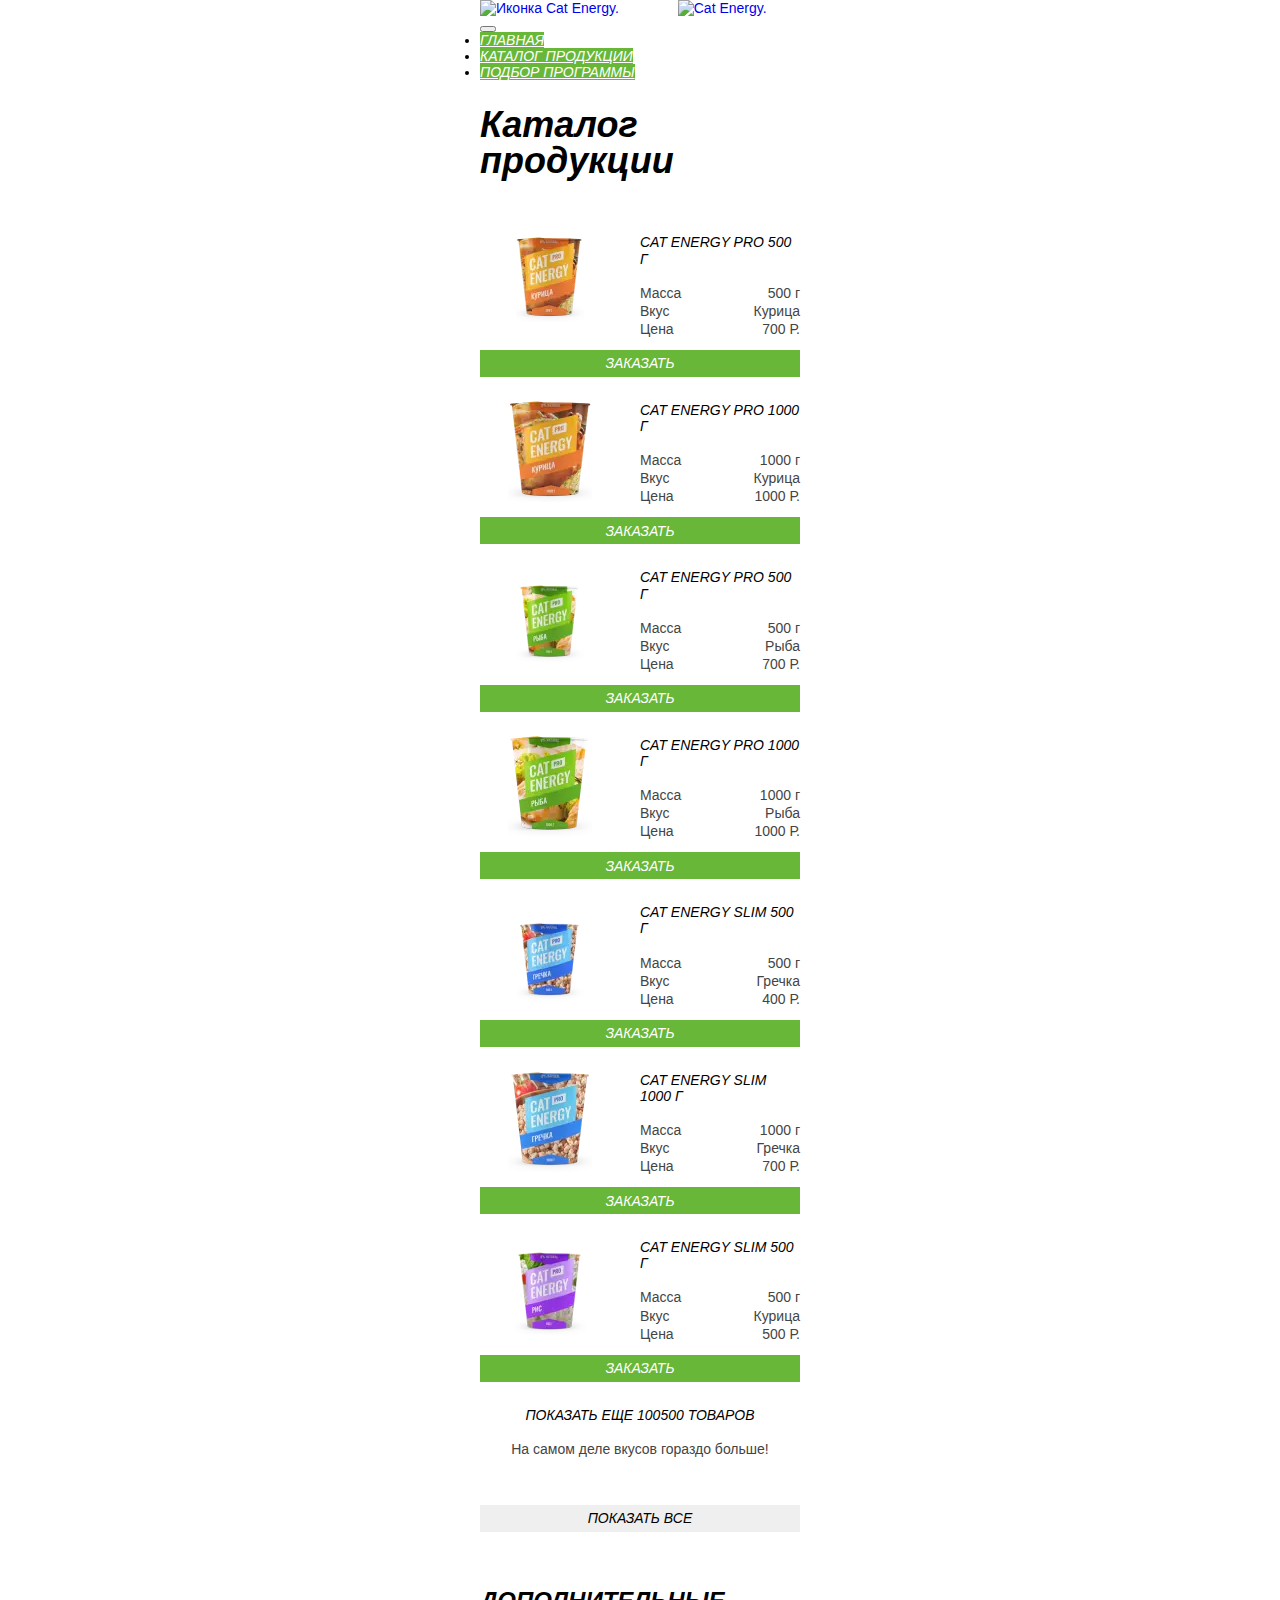
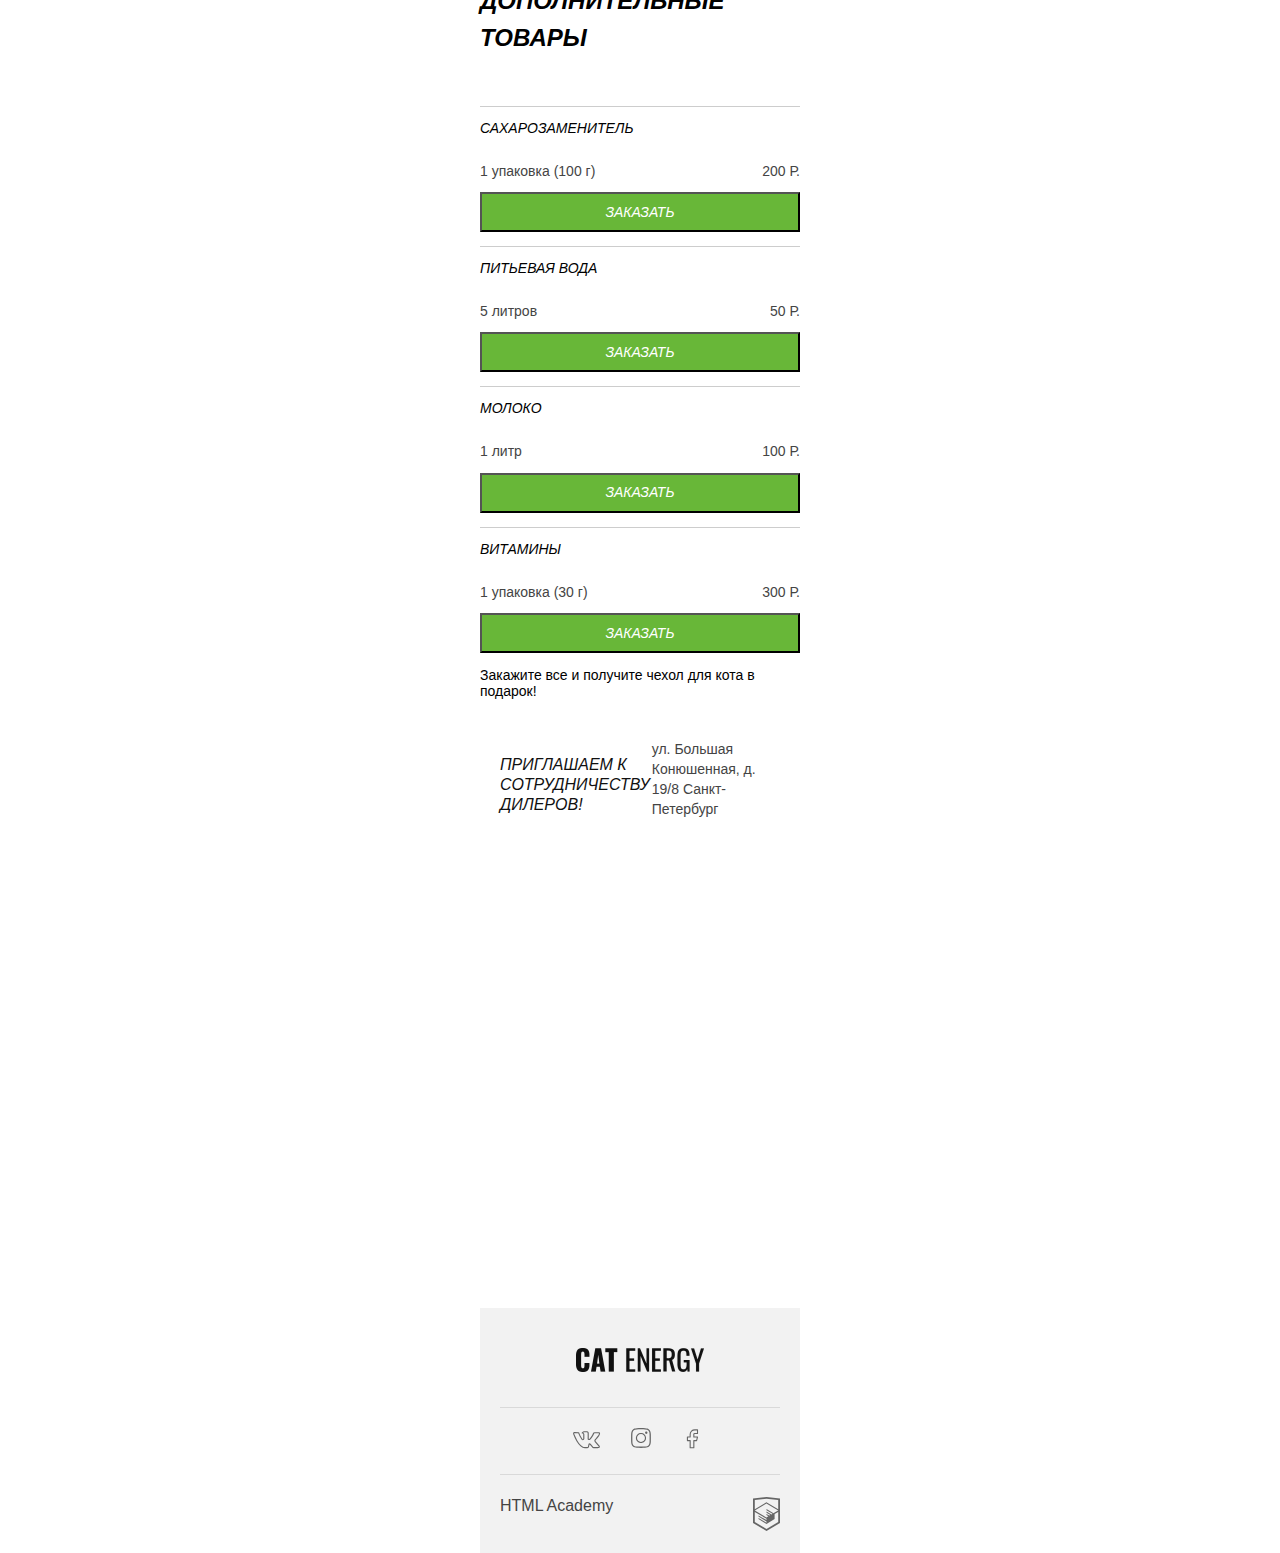
==== source/catalog.html @ 0f17991b "сформировал каталог" ====
<!DOCTYPE html>
<html lang="ru">

<head>
   <meta charset="UTF-8">
   <meta http-equiv="X-UA-Compatible" content="IE=edge">
   <meta name="viewport" content="width=device-width, initial-scale=1.0">
   <link rel="stylesheet" href="css/style.css">
   <title>Cat Energy Catalog</title>
</head>

<body>
   <header class="page__header header">
      <div class="header__wrap">
         <div class="header__logo logo">
            <a class="logo__link" href="#">
               <img class="logo__img" src="/catenergy/img/icon/header__logo-mobile.svg" alt="Иконка Cat Energy."
                  width="33" height="38">
               <img class="logo__img" src="/catenergy/img/icon/header__logo--mobile-text.svg" alt="Cat Energy."
                  width="101" height="18">
            </a>
         </div>
         <div class="header__nav nav">
            <button class="nav__toogle"><span class="visually-hidden">показать/скрыть меню</span></button>
            <ul class="nav__list">
               <li class="nav__item">
                  <a class="nav__link headline headline--white " href="/source/index.html">Главная</a>
               </li>
               <li class="nav__item">
                  <a class="nav__link headline headline--white nav__link--current" href="#">Каталог продукции</a>
               </li>
               <li class="nav__item">
                  <a class="nav__link headline headline--white" href="/source/form.html">Подбор программы</a>
               </li>
            </ul>
         </div>
      </div>
   </header>

   <main class="page__main main">
      <div class="main__wrap">

         <section class="main__catalog catalog">
            <h1 class="catalog__title title">Каталог продукции</h1>

            <ul class="catalog__cards cards">
               <li class="catalog__card card">
                  <p class="card__title headline">Cat Energy PRO 500 г</p>
                  <img class="card__img" src="/img/chicken500.webp" width="140" height="112"
                     alt="Изображение Cat Energy PRO 500 г. со вкусом курицы.">
                  <dl class="card__characters">
                     <dt class="card__components card--mass text">Масса</dt>
                     <dd class="card__description card--mass text">500 г</dd>

                     <dt class="card__components card--taste text">Вкус</dt>
                     <dd class="card__description card--taste text">Курица</dd>

                     <dt class="card__components card--price text">Цена</dt>
                     <dd class="card__description card--price text">700 Р.</dd>
                  </dl>

                  <button class="card__button headline headline--white">Заказать</button>
               </li>

               <li class="catalog__card card">
                  <p class="card__title headline">Cat Energy PRO 1000 г</p>
                  <img class="card__img" src="/img/chicken1000.webp" width="140" height="112"
                     alt="Изображение Cat Energy PRO 1000 г. со вкусом курицы.">
                  <dl class="card__characters">
                     <dt class="card__components card--mass text">Масса</dt>
                     <dd class="card__description card--mass text">1000 г</dd>

                     <dt class="card__components card--taste text">Вкус</dt>
                     <dd class="card__description card--taste text">Курица</dd>

                     <dt class="card__components text">Цена</dt>
                     <dd class="card__description text">1000 Р.</dd>
                  </dl>
                  <button class="card__button headline headline--white">Заказать</button>
               </li>


               <li class="catalog__card card">
                  <p class="card__title headline">Cat Energy PRO 500 г</p>
                  <img class="card__img" src="/img/fish500.webp" width="140" height="112"
                     alt="Изображение Cat Energy PRO 500 г. со вкусом рыбы.">
                  <dl class="card__characters">
                     <dt class="card__components card--mass text">Масса</dt>
                     <dd class="card__description card--mass text">500 г</dd>

                     <dt class="card__components card--taste text">Вкус</dt>
                     <dd class="card__description card--taste text">Рыба</dd>

                     <dt class="card__components text">Цена</dt>
                     <dd class="card__description text">700 Р.</dd>
                  </dl>
                  <button class="card__button headline headline--white">Заказать</button>
               </li>


               <li class="catalog__card card">
                  <p class="card__title headline">Cat Energy PRO 1000 г</p>
                  <img class="card__img" src="/img/fish1000.webp" width="140" height="112"
                     alt="Изображение Cat Energy PRO 1000 г. со вкусом рыбы.">
                  <dl class="card__characters">
                     <dt class="card__components card--mass text">Масса</dt>
                     <dd class="card__description card--mass text">1000 г</dd>

                     <dt class="card__components card--taste text">Вкус</dt>
                     <dd class="card__description card--taste text">Рыба</dd>

                     <dt class="card__components text">Цена</dt>
                     <dd class="card__description text">1000 Р.</dd>
                  </dl>
                  <button class="card__button headline headline--white">Заказать</button>
               </li>


               <li class="catalog__card card">
                  <p class="card__title headline">Cat Energy Slim 500 г</p>
                  <img class="card__img" src="/img/cereal500.webp" width="140" height="112"
                     alt="Изображение Cat Energy PRO 500 г. со вкусом гречки.">
                  <dl class="card__characters">
                     <dt class="card__components card--mass text">Масса</dt>
                     <dd class="card__description card--mass text">500 г</dd>

                     <dt class="card__components card--taste text">Вкус</dt>
                     <dd class="card__description card--taste text">Гречка</dd>

                     <dt class="card__components text">Цена</dt>
                     <dd class="card__description text">400 Р.</dd>
                  </dl>
                  <button class="card__button headline headline--white">Заказать</button>
               </li>


               <li class="catalog__card card">
                  <p class="card__title headline">Cat Energy Slim 1000 г</p>
                  <img class="card__img" src="/img/cereal1000.webp" width="140" height="112"
                     alt="Изображение Cat Energy PRO 1000 г. со вкусом гречки.">
                  <dl class="card__characters">
                     <dt class="card__components card--mass text">Масса</dt>
                     <dd class="card__description card--mass text">1000 г</dd>

                     <dt class="card__components card--taste text">Вкус</dt>
                     <dd class="card__description card--taste text">Гречка</dd>

                     <dt class="card__components text">Цена</dt>
                     <dd class="card__description text">700 Р.</dd>
                  </dl>
                  <button class="card__button headline headline--white">Заказать</button>
               </li>

               <li class="catalog__card card">
                  <p class="card__title headline">Cat Energy Slim 500 г</p>
                  <img class="card__img" src="/img/rice500.webp" width="140" height="112"
                     alt="Изображение Cat Energy PRO 500 г. со вкусом риса.">
                  <dl class="card__characters">
                     <dt class="card__components card--mass text">Масса</dt>
                     <dd class="card__description card--mass text">500 г</dd>

                     <dt class="card__components card--taste text">Вкус</dt>
                     <dd class="card__description card--taste text">Курица</dd>

                     <dt class="card__components text">Цена</dt>
                     <dd class="card__description text">500 Р.</dd>
                  </dl>
                  <button class="card__button headline headline--white">Заказать</button>
               </li>

               <li class="catalog__more more">
                  <div class="more__description">
                     <p class="card__title headline">Показать еще 100500 товаров</p>
                     <p class="more__subtitle text">На самом деле вкусов гораздо больше!</p>
                  </div>
                  <button class="card__button headline headline__grey">Показать все</button>
               </li>
            </ul>
         </section>

         <section class="main__additional additional">
            <h2 class="additional__title subject">Дополнительные товары</h2>
            <ul class="additional__cards cards">

               <li class="additional__card card">
                  <p class="card__title headline">Сахарозаменитель</p>
                  <dl class="card__characters">
                     <dt class="card__components text">1 упаковка (100 г)</dt>
                     <dd class="card__description text">200 Р.</dd>
                  </dl>
                  <button class="card__button button--grey headline headline--white">Заказать</button>
               </li>

               <li class="additional__card card">
                  <p class="card__title headline">Питьевая вода</p>
                  <dl class="card__characters">
                     <dt class="card__components text">5 литров</dt>
                     <dd class="card__description text">50 Р.</dd>
                  </dl>
                  <button class="card__button headline headline--white">Заказать</button>
               </li>

               <li class="additional__card card">
                  <p class="card__title headline">Молоко</p>
                  <dl class="card__characters">
                     <dt class="card__components text">1 литр</dt>
                     <dd class="card__description text">100 Р.</dd>
                  </dl>
                  <button class="card__button headline headline--white">Заказать</button>
               </li>

               <li class="additional__card card">
                  <p class="card__title headline">Витамины</p>
                  <dl class="card__characters">
                     <dt class="card__components text">1 упаковка (30 г)</dt>
                     <dd class="card__description text">300 Р.</dd>
                  </dl>
                  <button class="card__button headline headline--white">Заказать</button>
               </li>
            </ul>
         </section>


         <article class="main__adv adv">
            <h2 class="visually-hidden">Реклама</h2>
            <p class="adv__text">Закажите все и получите чехол для кота в подарок!</p>
         </article>


         <section class="main__location location">
            <h2 class="location__title visually-hidden">Наш адрес</h2>
            <div class="location__invite invite">
               <p class="invite__headline headline">приглашаем к сотрудничеству дилеров!</p>
               <address class="invite__text text">ул. Большая Конюшенная, д. 19/8 Санкт-Петербург</address>
            </div>
            <div class="location__map">
               <iframe
                  src="https://www.google.com/maps/embed?pb=!1m18!1m12!1m3!1d1998.6037861610246!2d30.3230474!3d59.9387165!2m3!1f0!2f0!3f0!3m2!1i1024!2i768!4f13.1!3m3!1m2!1s0x4696310fca145cc1%3A0x42b32648d8238007!2z0JHQvtC70YzRiNCw0Y8g0JrQvtC90Y7RiNC10L3QvdCw0Y8g0YPQuy4sIDE5LzgsINCh0LDQvdC60YIt0J_QtdGC0LXRgNCx0YPRgNCzLCAxOTExODY!5e0!3m2!1sru!2sru!4v1669982052963!5m2!1sru!2sru"
                  width="600" height="450" style="border:0;" allowfullscreen="" loading="lazy"
                  referrerpolicy="no-referrer-when-downgrade"></iframe>
            </div>
         </section>
      </div>
   </main>

   <footer class="page__footer footer">
      <div class="footer__wrap">

         <div class="footer__logo">
            <a class="footer__logo-link" href="#">
               <svg class="footer__logo-img" xmlns="http://www.w3.org/2000/svg"
                  xmlns:xlink="http://www.w3.org/1999/xlink" width="128" height="24" fill="none" viewBox="0 0 128 24">
                  <path fill="url(#a)" d="M0 0h128v24H0z" />
                  <defs>
                     <pattern id="a" width="1" height="1" patternContentUnits="objectBoundingBox">
                        <use xlink:href="#b" transform="scale(.00781 .04167)" />
                     </pattern>
                     <image
                        xlink:href="[data-uri]"
                        id="b" width="128" height="24" />
                  </defs>
               </svg>
            </a>
         </div>

         <div class="footer__socials socials">
            <a class="socials__link" href="#">
               <svg class="socials__img" xmlns="http://www.w3.org/2000/svg" width="28" height="22" fill="none"
                  viewBox="0 0 28 22">
                  <path fill="#666"
                     d="M.085 5.49c0-.855.515-1.316 1.546-1.383l3.97.025a.52.52 0 0 1 .532.377C6.542 5.767 7 6.852 7.505 7.766c.507.913 1.168 1.966 1.985 3.156.071.15.187.226.347.226.124 0 .222-.059.293-.176l.08-.277.026-4.35c0-.302-.075-.503-.226-.604-.151-.1-.43-.176-.84-.226-.319-.05-.479-.235-.479-.553 0-.067.009-.118.027-.151.373-1.09 1.438-1.635 3.197-1.635l1.492-.025c.675 0 1.234.16 1.678.478.444.318.667.821.667 1.509v5.708a.63.63 0 0 0 .346.126c.266 0 .497-.15.693-.452 1.953-2.582 3.01-4.31 3.17-5.181 0-.017.018-.059.054-.126.124-.251.328-.47.612-.654.285-.184.533-.31.746-.377a.555.555 0 0 1 .24-.05h4.13l.266.025c.355 0 .63.16.826.478.071.1.12.21.147.327.026.117.044.234.053.352.009.117.013.184.013.201v.176c-.124.687-.44 1.42-.945 2.2-.507.78-1.15 1.623-1.932 2.528s-1.27 1.5-1.466 1.785c-.16.202-.24.386-.24.554 0 .134.072.285.214.452l3.89 4.627c.213.269.32.562.32.88 0 .386-.16.705-.48.956-.32.252-.702.394-1.146.428l-.453.025h-4.05a.875.875 0 0 0-.106.012.862.862 0 0 1-.107.013c-.39 0-.755-.16-1.092-.478-.124-.134-.96-1.123-2.504-2.967a1.384 1.384 0 0 0-.373-.327c-.072.268-.165.654-.28 1.157-.116.503-.2.863-.253 1.081l-.08.428c-.178.586-.55.938-1.12 1.056l-.372.025h-2.611c-1.475 0-2.944-.637-4.41-1.911-1.465-1.274-2.784-2.922-3.956-4.942C2.323 11.253 1.23 8.902.219 6.22a1.916 1.916 0 0 1-.134-.73Zm16.013 6.513c-.373 0-.71-.096-1.012-.289-.303-.193-.454-.457-.454-.792V5.138c0-.335-.088-.574-.266-.717-.178-.142-.488-.214-.932-.214l-1.52.05c-.763 0-1.34.126-1.73.378.78.352 1.171.922 1.171 1.71v4.426a1.5 1.5 0 0 1-.532 1.044 1.59 1.59 0 0 1-1.066.415c-.533 0-.942-.244-1.226-.73-1.385-1.978-2.415-3.856-3.09-5.633l-.24-.654-3.544-.025c-.23 0-.36.013-.386.038-.027.025-.04.096-.04.214 0 .15.018.31.053.477l.56 1.409c1.492 3.638 3.113 6.505 4.862 8.6 1.75 2.096 3.468 3.144 5.156 3.144h2.664c.107 0 .187-.03.24-.088.053-.059.097-.172.133-.34l.053-.251.507-2.213c.142-.302.266-.503.373-.604a.976.976 0 0 1 .692-.276c.427 0 .862.243 1.306.729l2.264 2.716c.142.218.293.327.453.327h4.396c.533 0 .8-.126.8-.378a.465.465 0 0 0-.08-.25L21.8 13.888c-.302-.352-.453-.729-.453-1.131 0-.403.142-.788.426-1.157.23-.336.68-.893 1.345-1.673a37.63 37.63 0 0 0 1.745-2.187c.498-.68.826-1.295.986-1.849l.08-.327a.37.37 0 0 1-.026-.163.574.574 0 0 0-.027-.189h-4.183c-.266.1-.48.252-.64.453l-.16.478c-.443 1.157-1.607 2.942-3.49 5.356a1.892 1.892 0 0 1-1.305.503Z" />
               </svg>
            </a>
            <a class="socials__link" href="#">
               <svg class="socials__img" xmlns="http://www.w3.org/2000/svg" width="20" height="20" fill="none"
                  viewBox="0 0 20 20">
                  <g clip-path="url(#clip0_2403_2150)">
                     <path fill="#666"
                        d="M9.98.078c1.667 0 3.028.02 4.082.059.899.039 1.7.195 2.403.468.677.26 1.263.638 1.758 1.133a5.007 5.007 0 0 1 1.133 1.758c.273.703.43 1.504.468 2.402.04 1.055.059 2.416.059 4.082 0 1.667-.02 3.028-.059 4.082-.039.899-.195 1.7-.469 2.403a4.985 4.985 0 0 1-1.132 1.758 4.985 4.985 0 0 1-1.758 1.133c-.703.273-1.504.43-2.402.468-1.055.04-2.416.059-4.083.059-1.666 0-3.027-.02-4.082-.059-.898-.039-1.699-.195-2.402-.469a4.985 4.985 0 0 1-1.758-1.132 4.984 4.984 0 0 1-1.133-1.758c-.273-.703-.43-1.504-.468-2.402A112.38 112.38 0 0 1 .078 9.98c0-1.666.02-3.027.059-4.082C.176 5 .332 4.2.605 3.496a4.984 4.984 0 0 1 1.133-1.758A4.984 4.984 0 0 1 3.496.605C4.2.332 5 .175 5.898.137 6.953.097 8.314.078 9.98.078Zm0 1.29c-1.731 0-3.144.019-4.238.058a6.27 6.27 0 0 0-1.953.37A3.566 3.566 0 0 0 1.797 3.79a6.27 6.27 0 0 0-.371 1.953 123.51 123.51 0 0 0-.059 4.238c0 1.732.02 3.145.059 4.239a6.27 6.27 0 0 0 .37 1.953 3.566 3.566 0 0 0 1.993 1.992 6.28 6.28 0 0 0 1.953.371 123.7 123.7 0 0 0 4.238.059c1.732 0 3.145-.02 4.239-.059a6.274 6.274 0 0 0 1.953-.37 3.567 3.567 0 0 0 1.992-1.993c.221-.6.345-1.25.371-1.953.04-1.094.059-2.507.059-4.239 0-1.731-.02-3.144-.059-4.238a6.273 6.273 0 0 0-.37-1.953 3.566 3.566 0 0 0-1.993-1.992 6.27 6.27 0 0 0-1.953-.371c-1.094-.04-2.507-.059-4.239-.059Zm0 12.577c1.094 0 2.028-.387 2.803-1.162a3.817 3.817 0 0 0 1.162-2.803 3.817 3.817 0 0 0-1.162-2.802A3.817 3.817 0 0 0 9.98 6.016a3.817 3.817 0 0 0-2.802 1.162A3.817 3.817 0 0 0 6.016 9.98c0 1.094.387 2.028 1.162 2.803a3.817 3.817 0 0 0 2.802 1.162Zm0-9.043c1.407 0 2.605.495 3.594 1.485.99.99 1.485 2.187 1.485 3.593 0 1.407-.495 2.605-1.485 3.594-.99.99-2.187 1.485-3.594 1.485-1.406 0-2.604-.495-3.593-1.485-.99-.99-1.485-2.187-1.485-3.594 0-1.406.495-2.604 1.485-3.593.99-.99 2.187-1.485 3.593-1.485Zm6.485-.195c0 .326-.117.602-.352.83-.234.228-.52.342-.86.342a1.13 1.13 0 0 1-.83-.342 1.13 1.13 0 0 1-.341-.83c0-.339.114-.625.342-.86.228-.234.504-.35.83-.35.325 0 .609.12.85.36.24.241.36.525.36.85Z" />
                  </g>
                  <defs>
                     <clipPath id="clip0_2403_2150">
                        <path fill="#fff" d="M0 0h20v20H0z" />
                     </clipPath>
                  </defs>
               </svg>
            </a>
            <a class="socials__link" href="#">
               <svg class="socials__img" xmlns="http://www.w3.org/2000/svg" width="22" height="22" fill="none"
                  viewBox="0 0 22 22">
                  <path stroke="#666" stroke-linecap="round" stroke-linejoin="round" stroke-width="1.1"
                     d="M16.5 1.833h-2.75a4.63 4.63 0 0 0-3.24 1.317 4.45 4.45 0 0 0-1.343 3.177v2.697h-2.75v3.595h2.75v7.191h3.666v-7.19h2.75l.917-3.596h-3.667V6.327a.89.89 0 0 1 .269-.635.926.926 0 0 1 .648-.263h2.75V1.833Z" />
               </svg>
            </a>
         </div>

         <div class="footer__copy copy">
            <a class="copy__link" href="#">
               <span class="copy__text">HTML Academy</span>
               <svg class="copy__img" xmlns="http://www.w3.org/2000/svg" width="27" height="34" fill="none"
                  viewBox="0 0 27 34">
                  <g clip-path="url(#a)">
                     <path fill="#666"
                        d="M13.6 0h-.1L0 1.4V26l13.5 8L27 26V1.4L13.6 0Zm11.6 25-11.7 7-11.7-7V15l11.7 6.8v1.3l-8-4.7v1.2l8 4.8v1.3l-8-4.8v1.2l8 4.9 8.1-4.9V17l3.6-2.1V25Zm0-11.5L22 15.3l-1.5 1-7-4.3v1.2l6 3.6-.2.1-.8.5-5-3v1.3l3.9 2.3-1 .6-3-1.7v1.2l2 1.2-2 1.1-11.6-6.8 11.6-7 11.8 6.9Zm0-1.3L13.4 5.3l-11.6 7V3l11.7-1.2L25.2 3v9.2Z" />
                  </g>
                  <defs>
                     <clipPath id="html_logo">
                        <path fill="#fff" d="M0 0h27v34H0z" />
                     </clipPath>
                  </defs>
               </svg>
            </a>
         </div>

      </div>
   </footer>
</body>

</html>
---- source/css/style.css ----
@font-face {
  font-family: "Oswald", Arial, sans-serif;
  src: url("/source/fonts/oswaldregular.woff2") format("woff2"), url("/source/fonts/oswaldregular.woff2") format("woff");
  font-weight: 400;
  font-style: normal;
  font-display: swap;
}
@font-face {
  font-family: "Oswald", Arial, sans-serif;
  src: url("/source/fonts/oswaldmedium.woff2") format("woff2"), url("/source/fonts/oswaldmedium.woff") format("woff");
  font-weight: 500;
  font-style: normal;
  font-display: swap;
}
html {
  line-height: 1.15;
  /* 1 */
  -webkit-text-size-adjust: 100%;
  /* 2 */
}

body {
  margin: 0;
}

main {
  display: block;
}

h1 {
  font-size: 2em;
  margin: 0.67em 0;
}

hr {
  box-sizing: content-box;
  /* 1 */
  height: 0;
  /* 1 */
  overflow: visible;
  /* 2 */
}

pre {
  font-family: monospace, monospace;
  /* 1 */
  font-size: 1em;
  /* 2 */
}

a {
  background-color: transparent;
}

abbr[title] {
  border-bottom: none;
  /* 1 */
  text-decoration: underline;
  /* 2 */
  -webkit-text-decoration: underline dotted;
          text-decoration: underline dotted;
  /* 2 */
}

b,
strong {
  font-weight: bolder;
}

code,
kbd,
samp {
  font-family: monospace, monospace;
  /* 1 */
  font-size: 1em;
  /* 2 */
}

small {
  font-size: 80%;
}

sub,
sup {
  font-size: 75%;
  line-height: 0;
  position: relative;
  vertical-align: baseline;
}

sub {
  bottom: -0.25em;
}

sup {
  top: -0.5em;
}

img {
  border-style: none;
}

button,
input,
optgroup,
select,
textarea {
  font-family: inherit;
  /* 1 */
  font-size: 100%;
  /* 1 */
  line-height: 1.15;
  /* 1 */
  margin: 0;
  /* 2 */
}

button,
input {
  /* 1 */
  overflow: visible;
}

button,
select {
  /* 1 */
  text-transform: none;
}

button,
[type=button],
[type=reset],
[type=submit] {
  -webkit-appearance: button;
}

button::-moz-focus-inner,
[type=button]::-moz-focus-inner,
[type=reset]::-moz-focus-inner,
[type=submit]::-moz-focus-inner {
  border-style: none;
  padding: 0;
}

button:-moz-focusring,
[type=button]:-moz-focusring,
[type=reset]:-moz-focusring,
[type=submit]:-moz-focusring {
  outline: 1px dotted ButtonText;
}

fieldset {
  padding: 0.35em 0.75em 0.625em;
}

legend {
  box-sizing: border-box;
  /* 1 */
  color: inherit;
  /* 2 */
  display: table;
  /* 1 */
  max-width: 100%;
  /* 1 */
  padding: 0;
  /* 3 */
  white-space: normal;
  /* 1 */
}

progress {
  vertical-align: baseline;
}

textarea {
  overflow: auto;
}

[type=checkbox],
[type=radio] {
  box-sizing: border-box;
  /* 1 */
  padding: 0;
  /* 2 */
}

[type=number]::-webkit-inner-spin-button,
[type=number]::-webkit-outer-spin-button {
  height: auto;
}

[type=search] {
  -webkit-appearance: textfield;
  /* 1 */
  outline-offset: -2px;
  /* 2 */
}

[type=search]::-webkit-search-decoration {
  -webkit-appearance: none;
}

::-webkit-file-upload-button {
  -webkit-appearance: button;
  /* 1 */
  font: inherit;
  /* 2 */
}

details {
  display: block;
}

summary {
  display: list-item;
}

template {
  display: none;
}

[hidden] {
  display: none;
}

h1,
h2,
h3,
ul,
ol,
li {
  margin: 0;
  padding: 0;
}

.visually-hidden {
  position: absolute;
  width: 1px;
  height: 1px;
  margin: -1px;
  padding: 0;
  border: 0;
  clip: rect(0 0 0 0);
  overflow: hidden;
}

.logo__link {
  text-decoration: none;
}

.logo__img:first-child {
  margin-right: 55px;
}

.logo__img:hover {
  opacity: 0.8;
}
.logo__img:active {
  opacity: 0.6;
}

.form {
  margin: 0;
  padding: 0;
}
.form__title {
  margin-top: 27px;
  margin-bottom: 37px;
}
.form__headline {
  margin-bottom: 39px;
}
.form__registr {
  padding: 0;
  margin-bottom: 27px;
}
.form__stroke {
  display: flex;
  padding: 0;
  align-items: center;
  margin-bottom: 13px;
  width: 280px;
}
.form__label {
  width: auto;
  padding: 0 13px 0 0px;
  text-align: left;
}
.form__input {
  border: 1px solid #e7e7e7;
  flex: 1;
}

.goals {
  padding-top: 22px;
  padding-bottom: 19px;
  border-top: solid 1px #d9d9d9;
  border-bottom: solid 1px #d9d9d9;
}
.goals__input:not(:last-child) {
  margin-bottom: 13px;
}

.fields__owner {
  margin-top: 26px;
  margin-bottom: 24px;
}
.fields__owner legend {
  padding-right: 94px;
  margin-bottom: 35px;
}

.fields__comments {
  display: flex;
  justify-content: flex-end;
}
.fields__comments legend {
  margin-bottom: 38px;
}
.fields__comments textarea {
  font-style: italic;
  margin-bottom: 23px;
}

.fields__additional {
  margin-bottom: 34px;
}
.fields__additional legend {
  margin-bottom: 34px;
}
.fields__additional .additional__label {
  display: block;
  margin-bottom: 13px;
}

.fields__text {
  text-align: center;
}

.catalog__title {
  padding-top: 27px;
  padding-bottom: 41px;
}
.catalog__cards {
  display: grid;
  grid-template-columns: 1fr;
  row-gap: 11px;
}
.catalog__more {
  text-align: center;
  list-style: none;
  display: grid;
  grid-template-rows: auto 40px;
  gap: 21px;
}
.catalog .card {
  display: grid;
  grid-template-columns: 1fr 1fr;
  grid-template-rows: auto auto 40px;
}
.catalog .card__title {
  grid-column: 2/-1;
  margin-bottom: 18px;
}
.catalog .card__img {
  grid-column: 1/2;
  grid-row: 1/3;
  align-self: center;
  text-align: center;
}
.catalog .card__characters {
  display: grid;
  grid-template-rows: auto auto auto;
  gap: 2px;
}
.catalog .card__description {
  text-align: right;
}
.catalog .card__button {
  grid-column: 1/-1;
  margin-top: 13px;
  border: none;
}
.catalog .card--mass {
  grid-row: 1/2;
}
.catalog .card--taste {
  grid-row: 2/3;
}

.additional__title {
  margin-top: 50px;
  margin-bottom: 36px;
}
.additional__cards {
  display: grid;
}
.additional__card {
  display: grid;
  grid-template-columns: 1fr;
  grid-template-rows: auto auto 40px;
  gap: 13px;
}
.additional__card .card__title {
  grid-row: 1/2;
  padding-top: 13px;
  border-top: 1px solid #cdcdcd;
}
.additional__card .card__characters {
  display: flex;
  justify-content: space-between;
}
.additional__card__button {
  grid-row: 3/4;
  border: none;
}

.promo__background {
  position: relative;
  background-image: url(/img/promo__background.webp);
  background-repeat: no-repeat;
  width: 100%;
  height: 302px;
  margin-bottom: 138px;
}
.promo__background::before {
  position: absolute;
  content: "";
  background-image: url(/img/promo__front.webp);
  background-repeat: no-repeat;
  width: 280px;
  height: 270px;
  top: 167px;
  left: 20px;
}

.promo__title {
  padding: 27px 35px 25px;
  margin: 0;
  text-align: center;
  font-size: 36px;
  line-height: 36px;
  font-weight: 400;
}

.promo__title--white {
  color: #fff;
}

.promo__headline {
  margin: 0;
  text-align: center;
}

.promo__link {
  font-style: italic;
}

.direction__cards {
  display: flex;
  flex-wrap: wrap;
  justify-content: space-between;
  margin: 0;
  padding: 0;
}

.direction__card {
  list-style: none;
  background-color: #f2f2f2;
  padding: 20px;
  margin-top: 20px;
}

.direction__title {
  padding-top: 10px;
  padding-left: 72px;
  font-style: italic;
  font-weight: 400;
  position: relative;
}
.direction__title::before {
  position: absolute;
  content: "";
  width: 50px;
  height: 50px;
  border-radius: 50%;
  background-color: #68b738;
  top: 0px;
  left: 0;
}

.direction__card:first-child .direction__title::after {
  position: absolute;
  content: "";
  background-image: url(/img/icon/cat-slim.svg);
  background-repeat: no-repeat;
  top: -3px;
  left: 7px;
  width: 36px;
  height: 56px;
}

.direction__card:nth-child(2) .direction__title::after {
  position: absolute;
  content: "";
  background-image: url(/img/icon/cat-masses.svg);
  background-repeat: no-repeat;
  bottom: 5px;
  left: -10px;
  width: 67px;
  height: 28px;
}

.direction__text {
  margin-bottom: 42px;
  font-family: Arial, "Helvetica Neue", Helvetica, sans-serif;
  position: relative;
}
.direction__text::after {
  position: absolute;
  content: "";
  width: 100%;
  border: 1px solid #d9d9d9;
  bottom: -23px;
  left: 0;
}

.direction__link {
  text-decoration: none;
  font-size: 16px;
  line-height: 16px;
  color: #000;
  font-style: italic;
  position: relative;
}
.direction__link::after {
  position: absolute;
  content: "";
  width: 18px;
  border: 2px solid #000000;
  left: 100px;
  bottom: 8px;
}
.direction__link:hover::after {
  width: 26px;
}
.direction__link::before {
  position: absolute;
  content: "";
  width: 0px;
  height: 0;
  border-left: 8px solid transparent;
  border-right: 8px solid transparent;
  border-bottom: 9px solid #000;
  transform: rotate(90deg);
  left: 118px;
  bottom: 5px;
}
.direction__link:hover::before {
  left: 126px;
}
.direction__link:active {
  opacity: 0.5;
}

.explain__title {
  margin-top: 20px;
  line-height: 40px;
  padding-bottom: 40px;
}

.explain__list {
  list-style: none;
  display: grid;
  grid-template-columns: 60px 200px;
  grid-template-rows: auto auto auto auto;
  gap: 20px;
  padding-bottom: 50px;
  position: relative;
}

.explain__item {
  grid-column: 2/-1;
}
.explain__item::before {
  position: absolute;
  content: "";
  width: 60px;
  height: 60px;
  background-color: #68b738;
  grid-column: 1/2;
  left: 0;
}
.explain__item:first-child:after {
  position: absolute;
  content: "";
  width: 31px;
  height: 31px;
  background-image: url(/img/icon/leaf.svg);
  background-repeat: no-repeat;
  grid-column: 1/2;
  grid-row: 1/2;
  left: 17px;
  top: 15px;
}
.explain__item:nth-child(2):after {
  position: absolute;
  content: "";
  width: 31px;
  height: 31px;
  background-image: url(/img/icon/boil.svg);
  background-repeat: no-repeat;
  grid-column: 1/2;
  grid-row: 2/3;
  left: 15px;
  top: 15px;
}
.explain__item:nth-child(3):after {
  position: absolute;
  content: "";
  width: 31px;
  height: 31px;
  background-image: url(/img/icon/meal.svg);
  background-repeat: no-repeat;
  grid-column: 1/2;
  grid-row: 3/4;
  left: 17px;
  top: 15px;
}
.explain__item:last-child:after {
  position: absolute;
  content: "";
  width: 31px;
  height: 31px;
  background-image: url(/img/icon/alarm.svg);
  background-repeat: no-repeat;
  grid-column: 1/2;
  grid-row: 4/5;
  left: 14px;
  top: 14px;
}

.example {
  background-color: #eaeaea;
}

.example__title {
  padding-top: 25px;
  padding-bottom: 40px;
}

.example__text {
  margin-bottom: 20px;
}

.example__statistic {
  display: grid;
  grid-template-columns: 124px 124px;
  grid-template-rows: 56px;
  column-gap: 32px;
  margin-bottom: 20px;
}

.example__metrics {
  width: 124px;
  text-align: center;
  border: solid 1px #cdcdcd;
  border-radius: 3px;
  margin: 0;
  padding: 0;
}

.example__metric {
  font-size: 24px;
  line-height: 100%;
  text-transform: uppercase;
  font-weight: 400;
  padding: 15px 19px 18px;
}

.example__desc {
  color: #c4c4c4;
  font-family: Arial, Helvetica, sans-serif;
  font-size: 12px;
  line-height: 100%;
  align-self: baseline;
  margin-left: 30px;
  text-align: center;
}

.example__headline {
  text-align: center;
  line-height: 20px;
  margin-bottom: 40px;
}

.example__picture {
  margin-bottom: 15px;
  text-align: center;
}

.example__range {
  text-align: center;
  margin: 15px auto 40px;
}

.example__range--input {
  width: 85px;
  height: 14px;
  margin: 0 13px;
}

.location__invite {
  padding: 26px 20px;
  display: grid;
  grid-template-columns: 1fr 1fr;
  gap: 2px;
}

.invite__headline {
  font-size: 16px;
  line-height: 20px;
  text-transform: uppercase;
  color: #111111;
  align-self: start;
}

.invite__text {
  font-size: 14px;
  line-height: 20px;
  font-style: normal;
  align-self: start;
}

.location__map iframe {
  min-width: 320px;
  min-height: 362px;
  margin-bottom: -2px;
}

.invite--grey {
  background-color: #f2f2f2;
}

.footer {
  background-color: #f2f2f2;
}

.footer__wrap {
  padding: 0 20px;
}

.footer__logo {
  padding-top: 40px;
  padding-bottom: 32px;
  text-align: center;
}
.footer__logo:hover {
  opacity: 0.8;
}
.footer__logo:active {
  opacity: 0.6;
}

.footer__socials {
  padding: 20px 77px 21px 73px;
  text-align: center;
  text-decoration: none;
  margin: 0 auto;
  display: flex;
  flex-wrap: wrap;
  justify-content: space-between;
  border-top: #d9d9d9 1px solid;
  border-bottom: #d9d9d9 1px solid;
}

.socials__link:not(:last-child) svg,
.copy__link svg {
  fill: #666666;
}

.socials__link:not(:last-child):hover svg,
.copy__link:hover svg {
  fill: #68b738;
  opacity: 0.8;
}

.socials__link:last-child svg {
  stroke: #666666;
}

.socials__link:hover:last-child svg {
  stroke: #68b738;
  opacity: 0.8;
}

.socials__link:active svg,
.copy__link:active svg {
  opacity: 0.6;
}

.footer__copy {
  padding-top: 22px;
  padding-bottom: 22px;
}

.copy__link {
  display: flex;
  justify-content: space-between;
  font-family: Arial, Helvetica, sans-serif;
  font-style: normal;
  font-weight: 400;
  font-size: 16px;
  line-height: 18px;
  color: #444444;
  text-decoration: none;
}
.copy__link:hover {
  opacity: 0.6;
}

body {
  background: white;
  font-family: "Oswald", Arial, sans-serif;
  font-weight: 400;
  font-size: 14px;
  margin: 0 auto;
  width: 320px;
}

.wrap {
  padding: 10px 20px 18px;
  overflow: hidden;
}

.title {
  font-size: 36px;
  line-height: 36px;
  font-style: italic;
}

.headline {
  text-transform: uppercase;
  font-style: italic;
}
.headline--white {
  color: #fff;
  background-color: #68b738;
}
.headline--grey {
  background-color: #f2f2f2;
  color: #444444;
}

.subject {
  font-size: 24px;
  line-height: 37px;
  text-transform: uppercase;
  color: #000000;
  font-style: italic;
}

.text {
  font-family: Arial, Helvetica, sans-serif;
  color: #444444;
}

.button {
  text-decoration: none;
  width: 100%;
  padding: 7px 44px;
  background-color: #68b738;
  display: block;
  box-sizing: border-box;
  text-align: center;
  border: none;
}
.button:hover {
  background-color: #5eaa2f;
}
.button:active {
  color: rgba(255, 255, 255, 0.6);
}

label {
  font-size: 16px;
  line-height: 18px;
  text-transform: uppercase;
  color: #444444;
  font-style: italic;
}

fieldset {
  margin: 0;
  padding: 0;
  border: none;
}

input,
textarea {
  padding: 13px 15px 14px;
  text-transform: uppercase;
  color: #444444;
  font-size: 16px;
  line-height: 18px;
}

textarea {
  padding: 9px 15px 9px;
}

legend {
  font-size: 24px;
  line-height: 26px;
  padding: 0;
}
/*# sourceMappingURL=style.css.map */
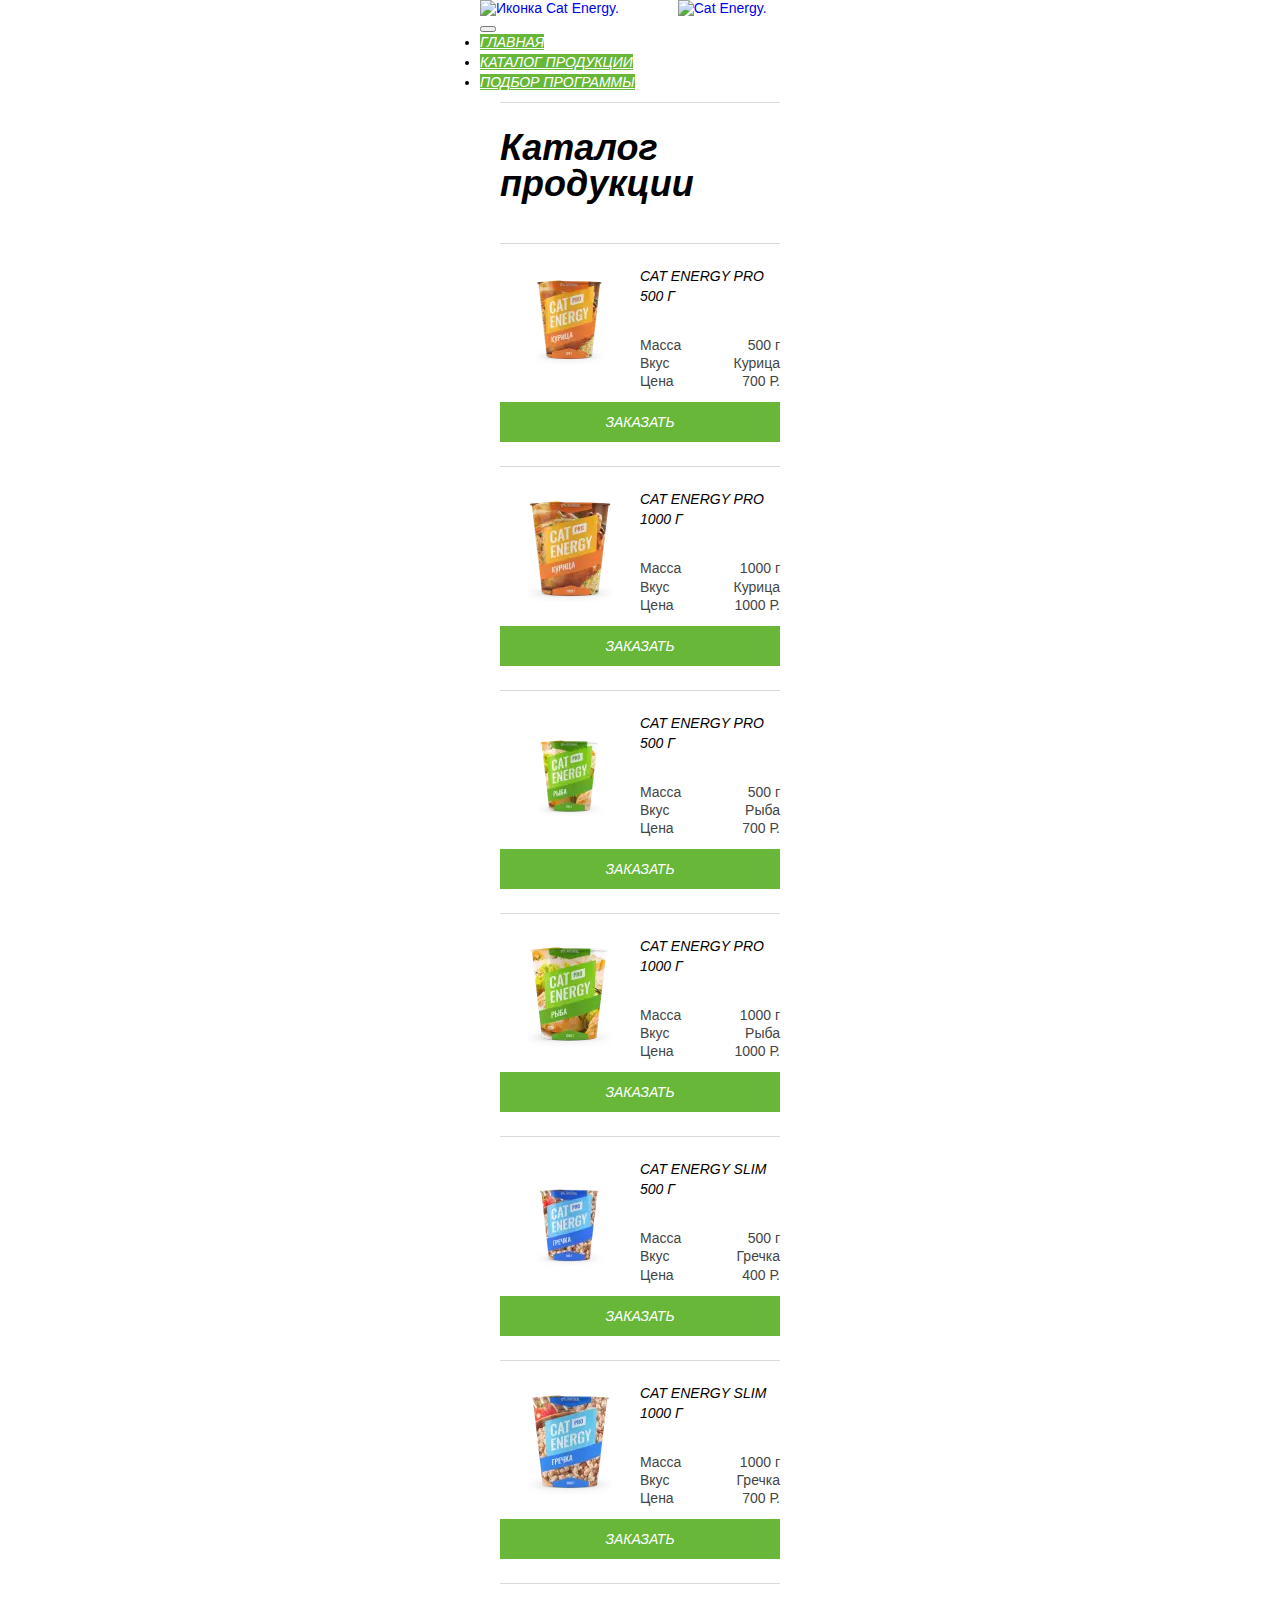
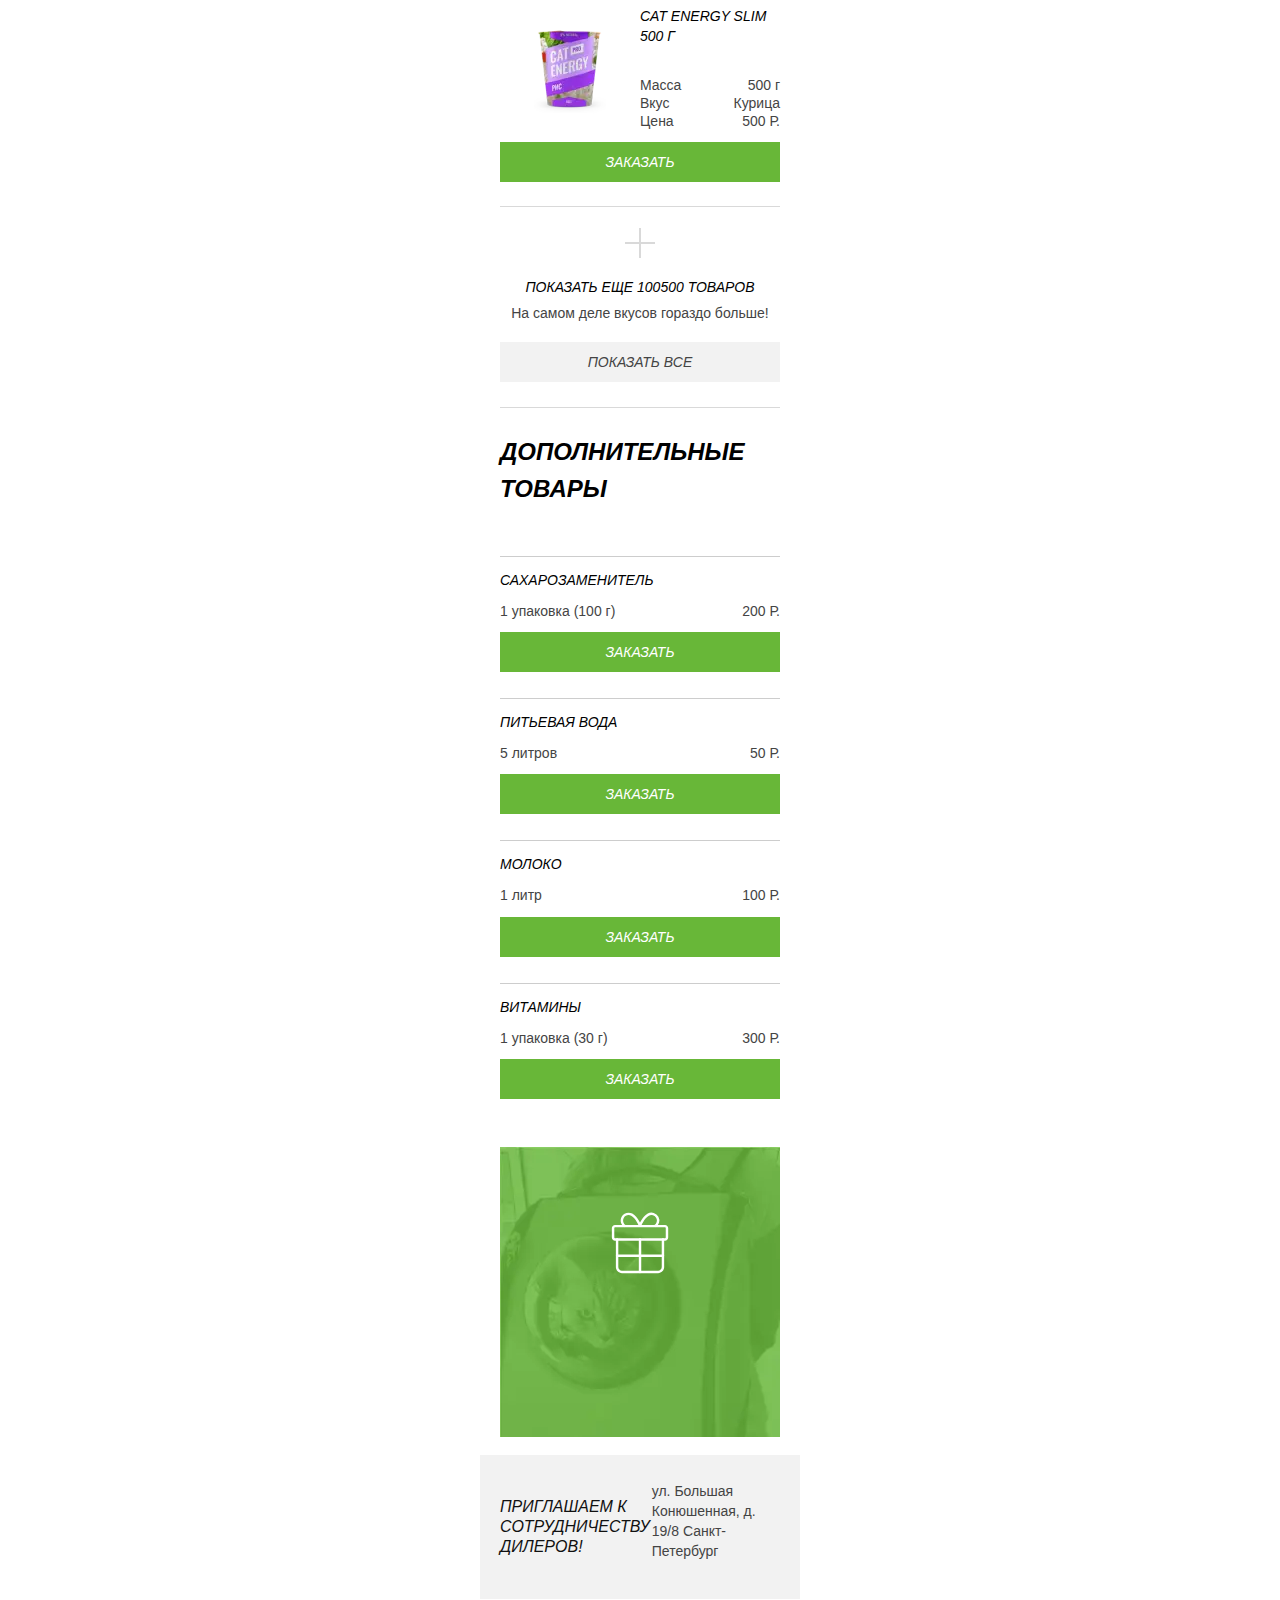
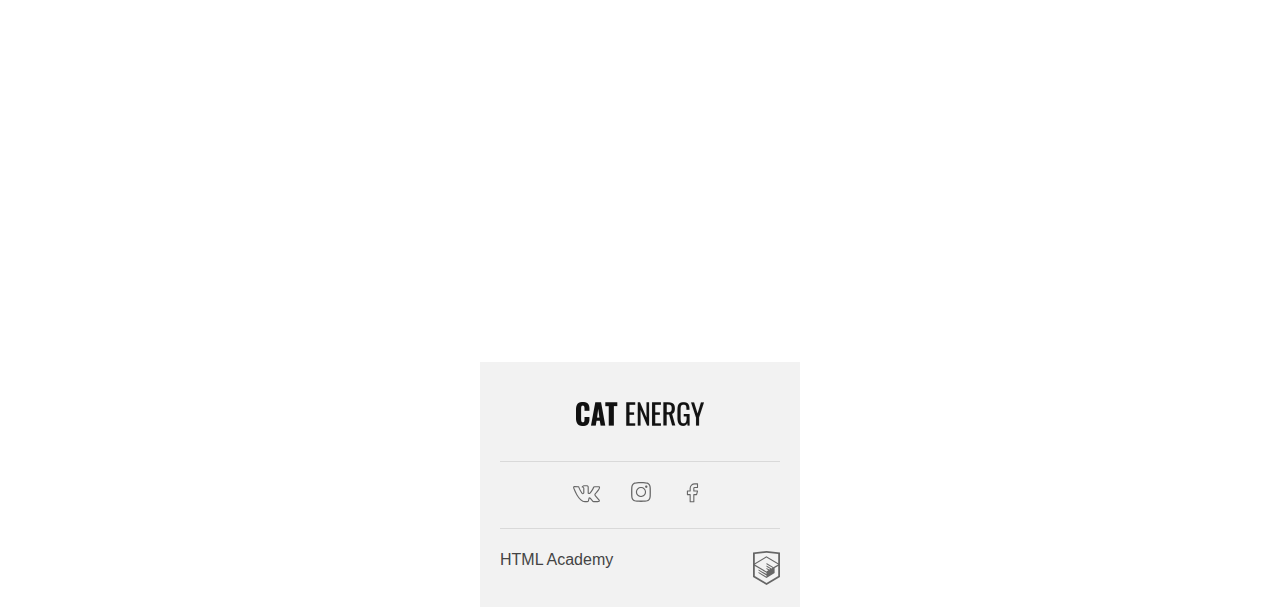
==== commit ddc7add9: "build: catalog" ====
--- a/source/catalog.html
+++ b/source/catalog.html
@@ -2,318 +2,318 @@
 <html lang="ru">
 
 <head>
-   <meta charset="UTF-8">
-   <meta http-equiv="X-UA-Compatible" content="IE=edge">
-   <meta name="viewport" content="width=device-width, initial-scale=1.0">
-   <link rel="stylesheet" href="css/style.css">
-   <title>Cat Energy Catalog</title>
+  <meta charset="UTF-8">
+  <meta http-equiv="X-UA-Compatible" content="IE=edge">
+  <meta name="viewport" content="width=device-width, initial-scale=1.0">
+  <link rel="stylesheet" href="css/style.css">
+  <title>Cat Energy Catalog</title>
 </head>
 
 <body>
-   <header class="page__header header">
-      <div class="header__wrap">
-         <div class="header__logo logo">
-            <a class="logo__link" href="#">
-               <img class="logo__img" src="/catenergy/img/icon/header__logo-mobile.svg" alt="Иконка Cat Energy."
-                  width="33" height="38">
-               <img class="logo__img" src="/catenergy/img/icon/header__logo--mobile-text.svg" alt="Cat Energy."
-                  width="101" height="18">
-            </a>
-         </div>
-         <div class="header__nav nav">
-            <button class="nav__toogle"><span class="visually-hidden">показать/скрыть меню</span></button>
-            <ul class="nav__list">
-               <li class="nav__item">
-                  <a class="nav__link headline headline--white " href="/source/index.html">Главная</a>
-               </li>
-               <li class="nav__item">
-                  <a class="nav__link headline headline--white nav__link--current" href="#">Каталог продукции</a>
-               </li>
-               <li class="nav__item">
-                  <a class="nav__link headline headline--white" href="/source/form.html">Подбор программы</a>
-               </li>
-            </ul>
-         </div>
-      </div>
-   </header>
-
-   <main class="page__main main">
-      <div class="main__wrap">
-
-         <section class="main__catalog catalog">
-            <h1 class="catalog__title title">Каталог продукции</h1>
-
-            <ul class="catalog__cards cards">
-               <li class="catalog__card card">
-                  <p class="card__title headline">Cat Energy PRO 500 г</p>
-                  <img class="card__img" src="/img/chicken500.webp" width="140" height="112"
-                     alt="Изображение Cat Energy PRO 500 г. со вкусом курицы.">
-                  <dl class="card__characters">
-                     <dt class="card__components card--mass text">Масса</dt>
-                     <dd class="card__description card--mass text">500 г</dd>
-
-                     <dt class="card__components card--taste text">Вкус</dt>
-                     <dd class="card__description card--taste text">Курица</dd>
-
-                     <dt class="card__components card--price text">Цена</dt>
-                     <dd class="card__description card--price text">700 Р.</dd>
-                  </dl>
-
-                  <button class="card__button headline headline--white">Заказать</button>
-               </li>
-
-               <li class="catalog__card card">
-                  <p class="card__title headline">Cat Energy PRO 1000 г</p>
-                  <img class="card__img" src="/img/chicken1000.webp" width="140" height="112"
-                     alt="Изображение Cat Energy PRO 1000 г. со вкусом курицы.">
-                  <dl class="card__characters">
-                     <dt class="card__components card--mass text">Масса</dt>
-                     <dd class="card__description card--mass text">1000 г</dd>
-
-                     <dt class="card__components card--taste text">Вкус</dt>
-                     <dd class="card__description card--taste text">Курица</dd>
-
-                     <dt class="card__components text">Цена</dt>
-                     <dd class="card__description text">1000 Р.</dd>
-                  </dl>
-                  <button class="card__button headline headline--white">Заказать</button>
-               </li>
-
-
-               <li class="catalog__card card">
-                  <p class="card__title headline">Cat Energy PRO 500 г</p>
-                  <img class="card__img" src="/img/fish500.webp" width="140" height="112"
-                     alt="Изображение Cat Energy PRO 500 г. со вкусом рыбы.">
-                  <dl class="card__characters">
-                     <dt class="card__components card--mass text">Масса</dt>
-                     <dd class="card__description card--mass text">500 г</dd>
-
-                     <dt class="card__components card--taste text">Вкус</dt>
-                     <dd class="card__description card--taste text">Рыба</dd>
-
-                     <dt class="card__components text">Цена</dt>
-                     <dd class="card__description text">700 Р.</dd>
-                  </dl>
-                  <button class="card__button headline headline--white">Заказать</button>
-               </li>
-
-
-               <li class="catalog__card card">
-                  <p class="card__title headline">Cat Energy PRO 1000 г</p>
-                  <img class="card__img" src="/img/fish1000.webp" width="140" height="112"
-                     alt="Изображение Cat Energy PRO 1000 г. со вкусом рыбы.">
-                  <dl class="card__characters">
-                     <dt class="card__components card--mass text">Масса</dt>
-                     <dd class="card__description card--mass text">1000 г</dd>
-
-                     <dt class="card__components card--taste text">Вкус</dt>
-                     <dd class="card__description card--taste text">Рыба</dd>
-
-                     <dt class="card__components text">Цена</dt>
-                     <dd class="card__description text">1000 Р.</dd>
-                  </dl>
-                  <button class="card__button headline headline--white">Заказать</button>
-               </li>
-
-
-               <li class="catalog__card card">
-                  <p class="card__title headline">Cat Energy Slim 500 г</p>
-                  <img class="card__img" src="/img/cereal500.webp" width="140" height="112"
-                     alt="Изображение Cat Energy PRO 500 г. со вкусом гречки.">
-                  <dl class="card__characters">
-                     <dt class="card__components card--mass text">Масса</dt>
-                     <dd class="card__description card--mass text">500 г</dd>
-
-                     <dt class="card__components card--taste text">Вкус</dt>
-                     <dd class="card__description card--taste text">Гречка</dd>
-
-                     <dt class="card__components text">Цена</dt>
-                     <dd class="card__description text">400 Р.</dd>
-                  </dl>
-                  <button class="card__button headline headline--white">Заказать</button>
-               </li>
-
-
-               <li class="catalog__card card">
-                  <p class="card__title headline">Cat Energy Slim 1000 г</p>
-                  <img class="card__img" src="/img/cereal1000.webp" width="140" height="112"
-                     alt="Изображение Cat Energy PRO 1000 г. со вкусом гречки.">
-                  <dl class="card__characters">
-                     <dt class="card__components card--mass text">Масса</dt>
-                     <dd class="card__description card--mass text">1000 г</dd>
-
-                     <dt class="card__components card--taste text">Вкус</dt>
-                     <dd class="card__description card--taste text">Гречка</dd>
-
-                     <dt class="card__components text">Цена</dt>
-                     <dd class="card__description text">700 Р.</dd>
-                  </dl>
-                  <button class="card__button headline headline--white">Заказать</button>
-               </li>
-
-               <li class="catalog__card card">
-                  <p class="card__title headline">Cat Energy Slim 500 г</p>
-                  <img class="card__img" src="/img/rice500.webp" width="140" height="112"
-                     alt="Изображение Cat Energy PRO 500 г. со вкусом риса.">
-                  <dl class="card__characters">
-                     <dt class="card__components card--mass text">Масса</dt>
-                     <dd class="card__description card--mass text">500 г</dd>
-
-                     <dt class="card__components card--taste text">Вкус</dt>
-                     <dd class="card__description card--taste text">Курица</dd>
-
-                     <dt class="card__components text">Цена</dt>
-                     <dd class="card__description text">500 Р.</dd>
-                  </dl>
-                  <button class="card__button headline headline--white">Заказать</button>
-               </li>
-
-               <li class="catalog__more more">
-                  <div class="more__description">
-                     <p class="card__title headline">Показать еще 100500 товаров</p>
-                     <p class="more__subtitle text">На самом деле вкусов гораздо больше!</p>
-                  </div>
-                  <button class="card__button headline headline__grey">Показать все</button>
-               </li>
-            </ul>
-         </section>
-
-         <section class="main__additional additional">
-            <h2 class="additional__title subject">Дополнительные товары</h2>
-            <ul class="additional__cards cards">
-
-               <li class="additional__card card">
-                  <p class="card__title headline">Сахарозаменитель</p>
-                  <dl class="card__characters">
-                     <dt class="card__components text">1 упаковка (100 г)</dt>
-                     <dd class="card__description text">200 Р.</dd>
-                  </dl>
-                  <button class="card__button button--grey headline headline--white">Заказать</button>
-               </li>
-
-               <li class="additional__card card">
-                  <p class="card__title headline">Питьевая вода</p>
-                  <dl class="card__characters">
-                     <dt class="card__components text">5 литров</dt>
-                     <dd class="card__description text">50 Р.</dd>
-                  </dl>
-                  <button class="card__button headline headline--white">Заказать</button>
-               </li>
-
-               <li class="additional__card card">
-                  <p class="card__title headline">Молоко</p>
-                  <dl class="card__characters">
-                     <dt class="card__components text">1 литр</dt>
-                     <dd class="card__description text">100 Р.</dd>
-                  </dl>
-                  <button class="card__button headline headline--white">Заказать</button>
-               </li>
-
-               <li class="additional__card card">
-                  <p class="card__title headline">Витамины</p>
-                  <dl class="card__characters">
-                     <dt class="card__components text">1 упаковка (30 г)</dt>
-                     <dd class="card__description text">300 Р.</dd>
-                  </dl>
-                  <button class="card__button headline headline--white">Заказать</button>
-               </li>
-            </ul>
-         </section>
-
-
-         <article class="main__adv adv">
-            <h2 class="visually-hidden">Реклама</h2>
-            <p class="adv__text">Закажите все и получите чехол для кота в подарок!</p>
-         </article>
-
-
-         <section class="main__location location">
-            <h2 class="location__title visually-hidden">Наш адрес</h2>
-            <div class="location__invite invite">
-               <p class="invite__headline headline">приглашаем к сотрудничеству дилеров!</p>
-               <address class="invite__text text">ул. Большая Конюшенная, д. 19/8 Санкт-Петербург</address>
+  <header class="page__header header">
+    <div class="header__wrap">
+      <div class="header__logo logo">
+        <a class="logo__link" href="#">
+          <img class="logo__img" src="/catenergy/img/icon/header__logo-mobile.svg" alt="Иконка Cat Energy." width="33"
+            height="38">
+          <img class="logo__img" src="/catenergy/img/icon/header__logo--mobile-text.svg" alt="Cat Energy." width="101"
+            height="18">
+        </a>
+      </div>
+      <div class="header__nav nav">
+        <button class="nav__toogle"><span class="visually-hidden">показать/скрыть меню</span></button>
+        <ul class="nav__list">
+          <li class="nav__item">
+            <a class="nav__link headline headline--white " href="/source/index.html">Главная</a>
+          </li>
+          <li class="nav__item">
+            <a class="nav__link headline headline--white nav__link--current" href="#">Каталог продукции</a>
+          </li>
+          <li class="nav__item">
+            <a class="nav__link headline headline--white" href="/source/form.html">Подбор программы</a>
+          </li>
+        </ul>
+      </div>
+    </div>
+  </header>
+
+  <main class="page__main main">
+    <div class="main__wrap wrap">
+
+      <section class="main__catalog catalog">
+        <h1 class="catalog__title title">Каталог продукции</h1>
+
+        <ul class="catalog__cards cards">
+          <li class="catalog__card card">
+            <p class="card__title headline">Cat Energy PRO 500 г</p>
+            <img class="card__img" src="/img/chicken500.webp" width="140" height="112"
+              alt="Изображение Cat Energy PRO 500 г. со вкусом курицы.">
+            <dl class="card__characters">
+              <dt class="card__components card--mass text">Масса</dt>
+              <dd class="card__description card--mass text">500 г</dd>
+
+              <dt class="card__components card--taste text">Вкус</dt>
+              <dd class="card__description card--taste text">Курица</dd>
+
+              <dt class="card__components card--price text">Цена</dt>
+              <dd class="card__description card--price text">700 Р.</dd>
+            </dl>
+
+            <button class="card__button headline headline--white">Заказать</button>
+          </li>
+
+          <li class="catalog__card card">
+            <p class="card__title headline">Cat Energy PRO 1000 г</p>
+            <img class="card__img" src="/img/chicken1000.webp" width="140" height="112"
+              alt="Изображение Cat Energy PRO 1000 г. со вкусом курицы.">
+            <dl class="card__characters">
+              <dt class="card__components card--mass text">Масса</dt>
+              <dd class="card__description card--mass text">1000 г</dd>
+
+              <dt class="card__components card--taste text">Вкус</dt>
+              <dd class="card__description card--taste text">Курица</dd>
+
+              <dt class="card__components text">Цена</dt>
+              <dd class="card__description text">1000 Р.</dd>
+            </dl>
+            <button class="card__button headline headline--white">Заказать</button>
+          </li>
+
+
+          <li class="catalog__card card">
+            <p class="card__title headline">Cat Energy PRO 500 г</p>
+            <img class="card__img" src="/img/fish500.webp" width="140" height="112"
+              alt="Изображение Cat Energy PRO 500 г. со вкусом рыбы.">
+            <dl class="card__characters">
+              <dt class="card__components card--mass text">Масса</dt>
+              <dd class="card__description card--mass text">500 г</dd>
+
+              <dt class="card__components card--taste text">Вкус</dt>
+              <dd class="card__description card--taste text">Рыба</dd>
+
+              <dt class="card__components text">Цена</dt>
+              <dd class="card__description text">700 Р.</dd>
+            </dl>
+            <button class="card__button headline headline--white">Заказать</button>
+          </li>
+
+
+          <li class="catalog__card card">
+            <p class="card__title headline">Cat Energy PRO 1000 г</p>
+            <img class="card__img" src="/img/fish1000.webp" width="140" height="112"
+              alt="Изображение Cat Energy PRO 1000 г. со вкусом рыбы.">
+            <dl class="card__characters">
+              <dt class="card__components card--mass text">Масса</dt>
+              <dd class="card__description card--mass text">1000 г</dd>
+
+              <dt class="card__components card--taste text">Вкус</dt>
+              <dd class="card__description card--taste text">Рыба</dd>
+
+              <dt class="card__components text">Цена</dt>
+              <dd class="card__description text">1000 Р.</dd>
+            </dl>
+            <button class="card__button headline headline--white">Заказать</button>
+          </li>
+
+
+          <li class="catalog__card card">
+            <p class="card__title headline">Cat Energy Slim 500 г</p>
+            <img class="card__img" src="/img/cereal500.webp" width="140" height="112"
+              alt="Изображение Cat Energy PRO 500 г. со вкусом гречки.">
+            <dl class="card__characters">
+              <dt class="card__components card--mass text">Масса</dt>
+              <dd class="card__description card--mass text">500 г</dd>
+
+              <dt class="card__components card--taste text">Вкус</dt>
+              <dd class="card__description card--taste text">Гречка</dd>
+
+              <dt class="card__components text">Цена</dt>
+              <dd class="card__description text">400 Р.</dd>
+            </dl>
+            <button class="card__button headline headline--white">Заказать</button>
+          </li>
+
+
+          <li class="catalog__card card">
+            <p class="card__title headline">Cat Energy Slim 1000 г</p>
+            <img class="card__img" src="/img/cereal1000.webp" width="140" height="112"
+              alt="Изображение Cat Energy PRO 1000 г. со вкусом гречки.">
+            <dl class="card__characters">
+              <dt class="card__components card--mass text">Масса</dt>
+              <dd class="card__description card--mass text">1000 г</dd>
+
+              <dt class="card__components card--taste text">Вкус</dt>
+              <dd class="card__description card--taste text">Гречка</dd>
+
+              <dt class="card__components text">Цена</dt>
+              <dd class="card__description text">700 Р.</dd>
+            </dl>
+            <button class="card__button headline headline--white">Заказать</button>
+          </li>
+
+          <li class="catalog__card card">
+            <p class="card__title headline">Cat Energy Slim 500 г</p>
+            <img class="card__img" src="/img/rice500.webp" width="140" height="112"
+              alt="Изображение Cat Energy PRO 500 г. со вкусом риса.">
+            <dl class="card__characters">
+              <dt class="card__components card--mass text">Масса</dt>
+              <dd class="card__description card--mass text">500 г</dd>
+
+              <dt class="card__components card--taste text">Вкус</dt>
+              <dd class="card__description card--taste text">Курица</dd>
+
+              <dt class="card__components text">Цена</dt>
+              <dd class="card__description text">500 Р.</dd>
+            </dl>
+            <button class="card__button headline headline--white">Заказать</button>
+          </li>
+
+          <li class="catalog__more more">
+            <div class="more__description">
+              <p class="card__title headline">Показать еще 100500 товаров</p>
+              <p class="more__subtitle text">На самом деле вкусов гораздо больше!</p>
             </div>
-            <div class="location__map">
-               <iframe
-                  src="https://www.google.com/maps/embed?pb=!1m18!1m12!1m3!1d1998.6037861610246!2d30.3230474!3d59.9387165!2m3!1f0!2f0!3f0!3m2!1i1024!2i768!4f13.1!3m3!1m2!1s0x4696310fca145cc1%3A0x42b32648d8238007!2z0JHQvtC70YzRiNCw0Y8g0JrQvtC90Y7RiNC10L3QvdCw0Y8g0YPQuy4sIDE5LzgsINCh0LDQvdC60YIt0J_QtdGC0LXRgNCx0YPRgNCzLCAxOTExODY!5e0!3m2!1sru!2sru!4v1669982052963!5m2!1sru!2sru"
-                  width="600" height="450" style="border:0;" allowfullscreen="" loading="lazy"
-                  referrerpolicy="no-referrer-when-downgrade"></iframe>
-            </div>
-         </section>
-      </div>
-   </main>
-
-   <footer class="page__footer footer">
-      <div class="footer__wrap">
-
-         <div class="footer__logo">
-            <a class="footer__logo-link" href="#">
-               <svg class="footer__logo-img" xmlns="http://www.w3.org/2000/svg"
-                  xmlns:xlink="http://www.w3.org/1999/xlink" width="128" height="24" fill="none" viewBox="0 0 128 24">
-                  <path fill="url(#a)" d="M0 0h128v24H0z" />
-                  <defs>
-                     <pattern id="a" width="1" height="1" patternContentUnits="objectBoundingBox">
-                        <use xlink:href="#b" transform="scale(.00781 .04167)" />
-                     </pattern>
-                     <image
-                        xlink:href="[data-uri]"
-                        id="b" width="128" height="24" />
-                  </defs>
-               </svg>
-            </a>
-         </div>
-
-         <div class="footer__socials socials">
-            <a class="socials__link" href="#">
-               <svg class="socials__img" xmlns="http://www.w3.org/2000/svg" width="28" height="22" fill="none"
-                  viewBox="0 0 28 22">
-                  <path fill="#666"
-                     d="M.085 5.49c0-.855.515-1.316 1.546-1.383l3.97.025a.52.52 0 0 1 .532.377C6.542 5.767 7 6.852 7.505 7.766c.507.913 1.168 1.966 1.985 3.156.071.15.187.226.347.226.124 0 .222-.059.293-.176l.08-.277.026-4.35c0-.302-.075-.503-.226-.604-.151-.1-.43-.176-.84-.226-.319-.05-.479-.235-.479-.553 0-.067.009-.118.027-.151.373-1.09 1.438-1.635 3.197-1.635l1.492-.025c.675 0 1.234.16 1.678.478.444.318.667.821.667 1.509v5.708a.63.63 0 0 0 .346.126c.266 0 .497-.15.693-.452 1.953-2.582 3.01-4.31 3.17-5.181 0-.017.018-.059.054-.126.124-.251.328-.47.612-.654.285-.184.533-.31.746-.377a.555.555 0 0 1 .24-.05h4.13l.266.025c.355 0 .63.16.826.478.071.1.12.21.147.327.026.117.044.234.053.352.009.117.013.184.013.201v.176c-.124.687-.44 1.42-.945 2.2-.507.78-1.15 1.623-1.932 2.528s-1.27 1.5-1.466 1.785c-.16.202-.24.386-.24.554 0 .134.072.285.214.452l3.89 4.627c.213.269.32.562.32.88 0 .386-.16.705-.48.956-.32.252-.702.394-1.146.428l-.453.025h-4.05a.875.875 0 0 0-.106.012.862.862 0 0 1-.107.013c-.39 0-.755-.16-1.092-.478-.124-.134-.96-1.123-2.504-2.967a1.384 1.384 0 0 0-.373-.327c-.072.268-.165.654-.28 1.157-.116.503-.2.863-.253 1.081l-.08.428c-.178.586-.55.938-1.12 1.056l-.372.025h-2.611c-1.475 0-2.944-.637-4.41-1.911-1.465-1.274-2.784-2.922-3.956-4.942C2.323 11.253 1.23 8.902.219 6.22a1.916 1.916 0 0 1-.134-.73Zm16.013 6.513c-.373 0-.71-.096-1.012-.289-.303-.193-.454-.457-.454-.792V5.138c0-.335-.088-.574-.266-.717-.178-.142-.488-.214-.932-.214l-1.52.05c-.763 0-1.34.126-1.73.378.78.352 1.171.922 1.171 1.71v4.426a1.5 1.5 0 0 1-.532 1.044 1.59 1.59 0 0 1-1.066.415c-.533 0-.942-.244-1.226-.73-1.385-1.978-2.415-3.856-3.09-5.633l-.24-.654-3.544-.025c-.23 0-.36.013-.386.038-.027.025-.04.096-.04.214 0 .15.018.31.053.477l.56 1.409c1.492 3.638 3.113 6.505 4.862 8.6 1.75 2.096 3.468 3.144 5.156 3.144h2.664c.107 0 .187-.03.24-.088.053-.059.097-.172.133-.34l.053-.251.507-2.213c.142-.302.266-.503.373-.604a.976.976 0 0 1 .692-.276c.427 0 .862.243 1.306.729l2.264 2.716c.142.218.293.327.453.327h4.396c.533 0 .8-.126.8-.378a.465.465 0 0 0-.08-.25L21.8 13.888c-.302-.352-.453-.729-.453-1.131 0-.403.142-.788.426-1.157.23-.336.68-.893 1.345-1.673a37.63 37.63 0 0 0 1.745-2.187c.498-.68.826-1.295.986-1.849l.08-.327a.37.37 0 0 1-.026-.163.574.574 0 0 0-.027-.189h-4.183c-.266.1-.48.252-.64.453l-.16.478c-.443 1.157-1.607 2.942-3.49 5.356a1.892 1.892 0 0 1-1.305.503Z" />
-               </svg>
-            </a>
-            <a class="socials__link" href="#">
-               <svg class="socials__img" xmlns="http://www.w3.org/2000/svg" width="20" height="20" fill="none"
-                  viewBox="0 0 20 20">
-                  <g clip-path="url(#clip0_2403_2150)">
-                     <path fill="#666"
-                        d="M9.98.078c1.667 0 3.028.02 4.082.059.899.039 1.7.195 2.403.468.677.26 1.263.638 1.758 1.133a5.007 5.007 0 0 1 1.133 1.758c.273.703.43 1.504.468 2.402.04 1.055.059 2.416.059 4.082 0 1.667-.02 3.028-.059 4.082-.039.899-.195 1.7-.469 2.403a4.985 4.985 0 0 1-1.132 1.758 4.985 4.985 0 0 1-1.758 1.133c-.703.273-1.504.43-2.402.468-1.055.04-2.416.059-4.083.059-1.666 0-3.027-.02-4.082-.059-.898-.039-1.699-.195-2.402-.469a4.985 4.985 0 0 1-1.758-1.132 4.984 4.984 0 0 1-1.133-1.758c-.273-.703-.43-1.504-.468-2.402A112.38 112.38 0 0 1 .078 9.98c0-1.666.02-3.027.059-4.082C.176 5 .332 4.2.605 3.496a4.984 4.984 0 0 1 1.133-1.758A4.984 4.984 0 0 1 3.496.605C4.2.332 5 .175 5.898.137 6.953.097 8.314.078 9.98.078Zm0 1.29c-1.731 0-3.144.019-4.238.058a6.27 6.27 0 0 0-1.953.37A3.566 3.566 0 0 0 1.797 3.79a6.27 6.27 0 0 0-.371 1.953 123.51 123.51 0 0 0-.059 4.238c0 1.732.02 3.145.059 4.239a6.27 6.27 0 0 0 .37 1.953 3.566 3.566 0 0 0 1.993 1.992 6.28 6.28 0 0 0 1.953.371 123.7 123.7 0 0 0 4.238.059c1.732 0 3.145-.02 4.239-.059a6.274 6.274 0 0 0 1.953-.37 3.567 3.567 0 0 0 1.992-1.993c.221-.6.345-1.25.371-1.953.04-1.094.059-2.507.059-4.239 0-1.731-.02-3.144-.059-4.238a6.273 6.273 0 0 0-.37-1.953 3.566 3.566 0 0 0-1.993-1.992 6.27 6.27 0 0 0-1.953-.371c-1.094-.04-2.507-.059-4.239-.059Zm0 12.577c1.094 0 2.028-.387 2.803-1.162a3.817 3.817 0 0 0 1.162-2.803 3.817 3.817 0 0 0-1.162-2.802A3.817 3.817 0 0 0 9.98 6.016a3.817 3.817 0 0 0-2.802 1.162A3.817 3.817 0 0 0 6.016 9.98c0 1.094.387 2.028 1.162 2.803a3.817 3.817 0 0 0 2.802 1.162Zm0-9.043c1.407 0 2.605.495 3.594 1.485.99.99 1.485 2.187 1.485 3.593 0 1.407-.495 2.605-1.485 3.594-.99.99-2.187 1.485-3.594 1.485-1.406 0-2.604-.495-3.593-1.485-.99-.99-1.485-2.187-1.485-3.594 0-1.406.495-2.604 1.485-3.593.99-.99 2.187-1.485 3.593-1.485Zm6.485-.195c0 .326-.117.602-.352.83-.234.228-.52.342-.86.342a1.13 1.13 0 0 1-.83-.342 1.13 1.13 0 0 1-.341-.83c0-.339.114-.625.342-.86.228-.234.504-.35.83-.35.325 0 .609.12.85.36.24.241.36.525.36.85Z" />
-                  </g>
-                  <defs>
-                     <clipPath id="clip0_2403_2150">
-                        <path fill="#fff" d="M0 0h20v20H0z" />
-                     </clipPath>
-                  </defs>
-               </svg>
-            </a>
-            <a class="socials__link" href="#">
-               <svg class="socials__img" xmlns="http://www.w3.org/2000/svg" width="22" height="22" fill="none"
-                  viewBox="0 0 22 22">
-                  <path stroke="#666" stroke-linecap="round" stroke-linejoin="round" stroke-width="1.1"
-                     d="M16.5 1.833h-2.75a4.63 4.63 0 0 0-3.24 1.317 4.45 4.45 0 0 0-1.343 3.177v2.697h-2.75v3.595h2.75v7.191h3.666v-7.19h2.75l.917-3.596h-3.667V6.327a.89.89 0 0 1 .269-.635.926.926 0 0 1 .648-.263h2.75V1.833Z" />
-               </svg>
-            </a>
-         </div>
-
-         <div class="footer__copy copy">
-            <a class="copy__link" href="#">
-               <span class="copy__text">HTML Academy</span>
-               <svg class="copy__img" xmlns="http://www.w3.org/2000/svg" width="27" height="34" fill="none"
-                  viewBox="0 0 27 34">
-                  <g clip-path="url(#a)">
-                     <path fill="#666"
-                        d="M13.6 0h-.1L0 1.4V26l13.5 8L27 26V1.4L13.6 0Zm11.6 25-11.7 7-11.7-7V15l11.7 6.8v1.3l-8-4.7v1.2l8 4.8v1.3l-8-4.8v1.2l8 4.9 8.1-4.9V17l3.6-2.1V25Zm0-11.5L22 15.3l-1.5 1-7-4.3v1.2l6 3.6-.2.1-.8.5-5-3v1.3l3.9 2.3-1 .6-3-1.7v1.2l2 1.2-2 1.1-11.6-6.8 11.6-7 11.8 6.9Zm0-1.3L13.4 5.3l-11.6 7V3l11.7-1.2L25.2 3v9.2Z" />
-                  </g>
-                  <defs>
-                     <clipPath id="html_logo">
-                        <path fill="#fff" d="M0 0h27v34H0z" />
-                     </clipPath>
-                  </defs>
-               </svg>
-            </a>
-         </div>
-
-      </div>
-   </footer>
+            <button class="card__button headline headline--grey">Показать все</button>
+          </li>
+        </ul>
+      </section>
+
+      <section class="main__additional additional">
+        <h2 class="additional__title subject">Дополнительные товары</h2>
+        <ul class="additional__cards cards">
+
+          <li class="additional__card card">
+            <p class="card__title headline">Сахарозаменитель</p>
+            <dl class="card__characters">
+              <dt class="card__components text">1 упаковка (100 г)</dt>
+              <dd class="card__description text">200 Р.</dd>
+            </dl>
+            <button class="card__button button--grey headline headline--white">Заказать</button>
+          </li>
+
+          <li class="additional__card card">
+            <p class="card__title headline">Питьевая вода</p>
+            <dl class="card__characters">
+              <dt class="card__components text">5 литров</dt>
+              <dd class="card__description text">50 Р.</dd>
+            </dl>
+            <button class="card__button headline headline--white">Заказать</button>
+          </li>
+
+          <li class="additional__card card">
+            <p class="card__title headline">Молоко</p>
+            <dl class="card__characters">
+              <dt class="card__components text">1 литр</dt>
+              <dd class="card__description text">100 Р.</dd>
+            </dl>
+            <button class="card__button headline headline--white">Заказать</button>
+          </li>
+
+          <li class="additional__card card">
+            <p class="card__title headline">Витамины</p>
+            <dl class="card__characters">
+              <dt class="card__components text">1 упаковка (30 г)</dt>
+              <dd class="card__description text">300 Р.</dd>
+            </dl>
+            <button class="card__button headline headline--white">Заказать</button>
+          </li>
+        </ul>
+      </section>
+
+
+      <article class="main__adv adv">
+        <h2 class="visually-hidden">Реклама</h2>
+        <p class="text">Закажите все и получите чехол для кота в подарок!</p>
+      </article>
+
+    </div>
+
+    <section class="main__location location--gray location">
+      <h2 class="location__title visually-hidden">Наш адрес</h2>
+      <div class="location__invite invite invite--grey">
+        <p class="invite__headline headline">приглашаем к сотрудничеству дилеров!</p>
+        <address class="invite__text text">ул. Большая Конюшенная, д. 19/8 Санкт-Петербург</address>
+      </div>
+
+      <div class="location__map">
+        <iframe
+          src="https://www.google.com/maps/embed?pb=!1m18!1m12!1m3!1d1998.6037861610246!2d30.3230474!3d59.9387165!2m3!1f0!2f0!3f0!3m2!1i1024!2i768!4f13.1!3m3!1m2!1s0x4696310fca145cc1%3A0x42b32648d8238007!2z0JHQvtC70YzRiNCw0Y8g0JrQvtC90Y7RiNC10L3QvdCw0Y8g0YPQuy4sIDE5LzgsINCh0LDQvdC60YIt0J_QtdGC0LXRgNCx0YPRgNCzLCAxOTExODY!5e0!3m2!1sru!2sru!4v1669982052963!5m2!1sru!2sru"
+          style="border:0;" allowfullscreen="" loading="lazy" referrerpolicy="no-referrer-when-downgrade"></iframe>
+      </div>
+    </section>
+  </main>
+
+  <footer class="page__footer footer">
+    <div class="footer__wrap">
+
+      <div class="footer__logo">
+        <a class="footer__logo-link" href="#">
+          <svg class="footer__logo-img" xmlns="http://www.w3.org/2000/svg" xmlns:xlink="http://www.w3.org/1999/xlink"
+            width="128" height="24" fill="none" viewBox="0 0 128 24">
+            <path fill="url(#a)" d="M0 0h128v24H0z" />
+            <defs>
+              <pattern id="a" width="1" height="1" patternContentUnits="objectBoundingBox">
+                <use xlink:href="#b" transform="scale(.00781 .04167)" />
+              </pattern>
+              <image
+                xlink:href="[data-uri]"
+                id="b" width="128" height="24" />
+            </defs>
+          </svg>
+        </a>
+      </div>
+
+      <div class="footer__socials socials">
+        <a class="socials__link" href="#">
+          <svg class="socials__img" xmlns="http://www.w3.org/2000/svg" width="28" height="22" fill="none"
+            viewBox="0 0 28 22">
+            <path fill="#666"
+              d="M.085 5.49c0-.855.515-1.316 1.546-1.383l3.97.025a.52.52 0 0 1 .532.377C6.542 5.767 7 6.852 7.505 7.766c.507.913 1.168 1.966 1.985 3.156.071.15.187.226.347.226.124 0 .222-.059.293-.176l.08-.277.026-4.35c0-.302-.075-.503-.226-.604-.151-.1-.43-.176-.84-.226-.319-.05-.479-.235-.479-.553 0-.067.009-.118.027-.151.373-1.09 1.438-1.635 3.197-1.635l1.492-.025c.675 0 1.234.16 1.678.478.444.318.667.821.667 1.509v5.708a.63.63 0 0 0 .346.126c.266 0 .497-.15.693-.452 1.953-2.582 3.01-4.31 3.17-5.181 0-.017.018-.059.054-.126.124-.251.328-.47.612-.654.285-.184.533-.31.746-.377a.555.555 0 0 1 .24-.05h4.13l.266.025c.355 0 .63.16.826.478.071.1.12.21.147.327.026.117.044.234.053.352.009.117.013.184.013.201v.176c-.124.687-.44 1.42-.945 2.2-.507.78-1.15 1.623-1.932 2.528s-1.27 1.5-1.466 1.785c-.16.202-.24.386-.24.554 0 .134.072.285.214.452l3.89 4.627c.213.269.32.562.32.88 0 .386-.16.705-.48.956-.32.252-.702.394-1.146.428l-.453.025h-4.05a.875.875 0 0 0-.106.012.862.862 0 0 1-.107.013c-.39 0-.755-.16-1.092-.478-.124-.134-.96-1.123-2.504-2.967a1.384 1.384 0 0 0-.373-.327c-.072.268-.165.654-.28 1.157-.116.503-.2.863-.253 1.081l-.08.428c-.178.586-.55.938-1.12 1.056l-.372.025h-2.611c-1.475 0-2.944-.637-4.41-1.911-1.465-1.274-2.784-2.922-3.956-4.942C2.323 11.253 1.23 8.902.219 6.22a1.916 1.916 0 0 1-.134-.73Zm16.013 6.513c-.373 0-.71-.096-1.012-.289-.303-.193-.454-.457-.454-.792V5.138c0-.335-.088-.574-.266-.717-.178-.142-.488-.214-.932-.214l-1.52.05c-.763 0-1.34.126-1.73.378.78.352 1.171.922 1.171 1.71v4.426a1.5 1.5 0 0 1-.532 1.044 1.59 1.59 0 0 1-1.066.415c-.533 0-.942-.244-1.226-.73-1.385-1.978-2.415-3.856-3.09-5.633l-.24-.654-3.544-.025c-.23 0-.36.013-.386.038-.027.025-.04.096-.04.214 0 .15.018.31.053.477l.56 1.409c1.492 3.638 3.113 6.505 4.862 8.6 1.75 2.096 3.468 3.144 5.156 3.144h2.664c.107 0 .187-.03.24-.088.053-.059.097-.172.133-.34l.053-.251.507-2.213c.142-.302.266-.503.373-.604a.976.976 0 0 1 .692-.276c.427 0 .862.243 1.306.729l2.264 2.716c.142.218.293.327.453.327h4.396c.533 0 .8-.126.8-.378a.465.465 0 0 0-.08-.25L21.8 13.888c-.302-.352-.453-.729-.453-1.131 0-.403.142-.788.426-1.157.23-.336.68-.893 1.345-1.673a37.63 37.63 0 0 0 1.745-2.187c.498-.68.826-1.295.986-1.849l.08-.327a.37.37 0 0 1-.026-.163.574.574 0 0 0-.027-.189h-4.183c-.266.1-.48.252-.64.453l-.16.478c-.443 1.157-1.607 2.942-3.49 5.356a1.892 1.892 0 0 1-1.305.503Z" />
+          </svg>
+        </a>
+        <a class="socials__link" href="#">
+          <svg class="socials__img" xmlns="http://www.w3.org/2000/svg" width="20" height="20" fill="none"
+            viewBox="0 0 20 20">
+            <g clip-path="url(#clip0_2403_2150)">
+              <path fill="#666"
+                d="M9.98.078c1.667 0 3.028.02 4.082.059.899.039 1.7.195 2.403.468.677.26 1.263.638 1.758 1.133a5.007 5.007 0 0 1 1.133 1.758c.273.703.43 1.504.468 2.402.04 1.055.059 2.416.059 4.082 0 1.667-.02 3.028-.059 4.082-.039.899-.195 1.7-.469 2.403a4.985 4.985 0 0 1-1.132 1.758 4.985 4.985 0 0 1-1.758 1.133c-.703.273-1.504.43-2.402.468-1.055.04-2.416.059-4.083.059-1.666 0-3.027-.02-4.082-.059-.898-.039-1.699-.195-2.402-.469a4.985 4.985 0 0 1-1.758-1.132 4.984 4.984 0 0 1-1.133-1.758c-.273-.703-.43-1.504-.468-2.402A112.38 112.38 0 0 1 .078 9.98c0-1.666.02-3.027.059-4.082C.176 5 .332 4.2.605 3.496a4.984 4.984 0 0 1 1.133-1.758A4.984 4.984 0 0 1 3.496.605C4.2.332 5 .175 5.898.137 6.953.097 8.314.078 9.98.078Zm0 1.29c-1.731 0-3.144.019-4.238.058a6.27 6.27 0 0 0-1.953.37A3.566 3.566 0 0 0 1.797 3.79a6.27 6.27 0 0 0-.371 1.953 123.51 123.51 0 0 0-.059 4.238c0 1.732.02 3.145.059 4.239a6.27 6.27 0 0 0 .37 1.953 3.566 3.566 0 0 0 1.993 1.992 6.28 6.28 0 0 0 1.953.371 123.7 123.7 0 0 0 4.238.059c1.732 0 3.145-.02 4.239-.059a6.274 6.274 0 0 0 1.953-.37 3.567 3.567 0 0 0 1.992-1.993c.221-.6.345-1.25.371-1.953.04-1.094.059-2.507.059-4.239 0-1.731-.02-3.144-.059-4.238a6.273 6.273 0 0 0-.37-1.953 3.566 3.566 0 0 0-1.993-1.992 6.27 6.27 0 0 0-1.953-.371c-1.094-.04-2.507-.059-4.239-.059Zm0 12.577c1.094 0 2.028-.387 2.803-1.162a3.817 3.817 0 0 0 1.162-2.803 3.817 3.817 0 0 0-1.162-2.802A3.817 3.817 0 0 0 9.98 6.016a3.817 3.817 0 0 0-2.802 1.162A3.817 3.817 0 0 0 6.016 9.98c0 1.094.387 2.028 1.162 2.803a3.817 3.817 0 0 0 2.802 1.162Zm0-9.043c1.407 0 2.605.495 3.594 1.485.99.99 1.485 2.187 1.485 3.593 0 1.407-.495 2.605-1.485 3.594-.99.99-2.187 1.485-3.594 1.485-1.406 0-2.604-.495-3.593-1.485-.99-.99-1.485-2.187-1.485-3.594 0-1.406.495-2.604 1.485-3.593.99-.99 2.187-1.485 3.593-1.485Zm6.485-.195c0 .326-.117.602-.352.83-.234.228-.52.342-.86.342a1.13 1.13 0 0 1-.83-.342 1.13 1.13 0 0 1-.341-.83c0-.339.114-.625.342-.86.228-.234.504-.35.83-.35.325 0 .609.12.85.36.24.241.36.525.36.85Z" />
+            </g>
+            <defs>
+              <clipPath id="clip0_2403_2150">
+                <path fill="#fff" d="M0 0h20v20H0z" />
+              </clipPath>
+            </defs>
+          </svg>
+        </a>
+        <a class="socials__link" href="#">
+          <svg class="socials__img" xmlns="http://www.w3.org/2000/svg" width="22" height="22" fill="none"
+            viewBox="0 0 22 22">
+            <path stroke="#666" stroke-linecap="round" stroke-linejoin="round" stroke-width="1.1"
+              d="M16.5 1.833h-2.75a4.63 4.63 0 0 0-3.24 1.317 4.45 4.45 0 0 0-1.343 3.177v2.697h-2.75v3.595h2.75v7.191h3.666v-7.19h2.75l.917-3.596h-3.667V6.327a.89.89 0 0 1 .269-.635.926.926 0 0 1 .648-.263h2.75V1.833Z" />
+          </svg>
+        </a>
+      </div>
+
+      <div class="footer__copy copy">
+        <a class="copy__link" href="#">
+          <span class="copy__text">HTML Academy</span>
+          <svg class="copy__img" xmlns="http://www.w3.org/2000/svg" width="27" height="34" fill="none"
+            viewBox="0 0 27 34">
+            <g clip-path="url(#a)">
+              <path fill="#666"
+                d="M13.6 0h-.1L0 1.4V26l13.5 8L27 26V1.4L13.6 0Zm11.6 25-11.7 7-11.7-7V15l11.7 6.8v1.3l-8-4.7v1.2l8 4.8v1.3l-8-4.8v1.2l8 4.9 8.1-4.9V17l3.6-2.1V25Zm0-11.5L22 15.3l-1.5 1-7-4.3v1.2l6 3.6-.2.1-.8.5-5-3v1.3l3.9 2.3-1 .6-3-1.7v1.2l2 1.2-2 1.1-11.6-6.8 11.6-7 11.8 6.9Zm0-1.3L13.4 5.3l-11.6 7V3l11.7-1.2L25.2 3v9.2Z" />
+            </g>
+            <defs>
+              <clipPath id="html_logo">
+                <path fill="#fff" d="M0 0h27v34H0z" />
+              </clipPath>
+            </defs>
+          </svg>
+        </a>
+      </div>
+
+    </div>
+  </footer>
 </body>
 
 </html>
--- a/source/css/style.css
+++ b/source/css/style.css
@@ -244,6 +244,57 @@
   overflow: hidden;
 }
 
+.title {
+  font-size: 36px;
+  line-height: 36px;
+  font-style: italic;
+}
+
+.subject {
+  font-size: 24px;
+  line-height: 37px;
+  text-transform: uppercase;
+  color: #000000;
+  font-style: italic;
+}
+
+.text {
+  font-family: Arial, Helvetica, sans-serif;
+  color: #444444;
+}
+
+.button {
+  text-decoration: none;
+  width: 100%;
+  padding: 7px 44px;
+  background-color: #68b738;
+  display: block;
+  box-sizing: border-box;
+  text-align: center;
+  border: none;
+}
+.button:hover {
+  background-color: #5eaa2f;
+}
+.button:active {
+  color: rgba(255, 255, 255, 0.6);
+}
+
+.headline {
+  text-transform: uppercase;
+  font-style: italic;
+  border: none;
+  line-height: 20px;
+}
+.headline--white {
+  color: #fff;
+  background-color: #68b738;
+}
+.headline--grey {
+  background-color: #f2f2f2;
+  color: #444444;
+}
+
 .logo__link {
   text-decoration: none;
 }
@@ -257,6 +308,39 @@
 }
 .logo__img:active {
   opacity: 0.6;
+}
+
+label {
+  font-size: 16px;
+  line-height: 18px;
+  text-transform: uppercase;
+  color: #444444;
+  font-style: italic;
+}
+
+fieldset {
+  margin: 0;
+  padding: 0;
+  border: none;
+}
+
+input,
+textarea {
+  padding: 13px 15px 14px;
+  text-transform: uppercase;
+  color: #444444;
+  font-size: 16px;
+  line-height: 18px;
+}
+
+textarea {
+  padding: 9px 15px 9px;
+}
+
+legend {
+  font-size: 24px;
+  line-height: 26px;
+  padding: 0;
 }
 
 .form {
@@ -340,57 +424,114 @@
 .catalog__title {
   padding-top: 27px;
   padding-bottom: 41px;
+  border-top: solid 1px #d9d9d9;
+  border-bottom: solid 1px #d9d9d9;
 }
 .catalog__cards {
   display: grid;
   grid-template-columns: 1fr;
   row-gap: 11px;
 }
-.catalog__more {
+.catalog .card {
+  display: grid;
+  grid-template-columns: 1fr 1fr;
+  grid-template-rows: auto auto 40px;
+  position: relative;
+  padding: 11px 0 14px;
+  row-gap: 13px;
+}
+.catalog .card::before {
+  content: "";
+  position: absolute;
+  width: 100%;
+  bottom: -11px;
+  left: 0;
+  height: 1px;
+  background-color: #d9d9d9;
+}
+.catalog .card__title {
+  grid-column: 2/-1;
+  margin-bottom: 18px;
+  margin-top: 11px;
+}
+.catalog .card__img {
+  grid-column: 1/2;
+  grid-row: 1/3;
+  align-self: center;
+  text-align: center;
+}
+.catalog .card__characters {
+  display: grid;
+  grid-template-rows: auto auto auto;
+  gap: 2px;
+}
+.catalog .card__description {
+  text-align: right;
+}
+.catalog .card__button {
+  grid-column: 1/-1;
+  border: none;
+}
+.catalog .card__button:hover {
+  background-color: #5eaa2f;
+}
+.catalog .card__button:active {
+  color: rgba(255, 255, 255, 0.6);
+}
+.catalog .card--mass {
+  grid-row: 1/2;
+}
+.catalog .card--taste {
+  grid-row: 2/3;
+}
+
+.more {
   text-align: center;
   list-style: none;
   display: grid;
   grid-template-rows: auto 40px;
   gap: 21px;
-}
-.catalog .card {
-  display: grid;
-  grid-template-columns: 1fr 1fr;
-  grid-template-rows: auto auto 40px;
-}
-.catalog .card__title {
-  grid-column: 2/-1;
-  margin-bottom: 18px;
-}
-.catalog .card__img {
-  grid-column: 1/2;
-  grid-row: 1/3;
-  align-self: center;
-  text-align: center;
-}
-.catalog .card__characters {
-  display: grid;
-  grid-template-rows: auto auto auto;
-  gap: 2px;
-}
-.catalog .card__description {
-  text-align: right;
-}
-.catalog .card__button {
-  grid-column: 1/-1;
-  margin-top: 13px;
-  border: none;
-}
-.catalog .card--mass {
-  grid-row: 1/2;
-}
-.catalog .card--taste {
-  grid-row: 2/3;
+  position: relative;
+  margin-top: 25px;
+  padding: 25px 0;
+}
+.more .card__title {
+  margin-top: 20px;
+  margin-bottom: 8px;
+}
+.more .card__title::before {
+  position: absolute;
+  content: "";
+  width: 30px;
+  height: 2px;
+  background-color: #d9d9d9;
+  left: calc(50% - 15px);
+  top: 10px;
+}
+.more .card__title::after {
+  position: absolute;
+  content: "";
+  width: 30px;
+  height: 2px;
+  background-color: #d9d9d9;
+  left: calc(50% - 15px);
+  top: 10px;
+  transform: rotate(90deg);
+}
+.more .more__subtitle {
+  margin: 0;
+}
+.more .headline--grey:hover {
+  background-color: #ebebeb;
+}
+.more .headline--grey:active {
+  color: rgba(212, 212, 212, 0.3);
 }
 
 .additional__title {
-  margin-top: 50px;
+  padding-top: 25px;
   margin-bottom: 36px;
+  border-top: solid 1px #d9d9d9;
 }
 .additional__cards {
   display: grid;
@@ -400,19 +541,56 @@
   grid-template-columns: 1fr;
   grid-template-rows: auto auto 40px;
   gap: 13px;
+  padding: 13px 0;
+  margin: 0;
 }
 .additional__card .card__title {
   grid-row: 1/2;
   padding-top: 13px;
+  margin: 0;
   border-top: 1px solid #cdcdcd;
 }
 .additional__card .card__characters {
   display: flex;
   justify-content: space-between;
+  margin: 0;
+  padding: 0;
 }
 .additional__card__button {
   grid-row: 3/4;
   border: none;
+}
+
+.adv {
+  margin-top: 35px;
+  height: 290px;
+  position: relative;
+}
+.adv::after {
+  position: absolute;
+  content: "";
+  background-image: url(/img/icon/icon_gift.svg);
+  background-repeat: no-repeat;
+  width: 78px;
+  height: 80px;
+  top: 59px;
+  left: calc(50% - 39px);
+}
+.adv::before {
+  position: absolute;
+  content: "";
+  background-image: url(/img/catalog__adv.webp);
+  background-repeat: no-repeat;
+  width: 100%;
+  height: 290px;
+  top: 0;
+  left: 0;
+}
+.adv .text {
+  font-family: "Arial";
+  text-align: center;
+  color: #ffffff;
+  padding: 186px 59px 43px;
 }
 
 .promo__background {
@@ -832,86 +1010,4 @@
   padding: 10px 20px 18px;
   overflow: hidden;
 }
-
-.title {
-  font-size: 36px;
-  line-height: 36px;
-  font-style: italic;
-}
-
-.headline {
-  text-transform: uppercase;
-  font-style: italic;
-}
-.headline--white {
-  color: #fff;
-  background-color: #68b738;
-}
-.headline--grey {
-  background-color: #f2f2f2;
-  color: #444444;
-}
-
-.subject {
-  font-size: 24px;
-  line-height: 37px;
-  text-transform: uppercase;
-  color: #000000;
-  font-style: italic;
-}
-
-.text {
-  font-family: Arial, Helvetica, sans-serif;
-  color: #444444;
-}
-
-.button {
-  text-decoration: none;
-  width: 100%;
-  padding: 7px 44px;
-  background-color: #68b738;
-  display: block;
-  box-sizing: border-box;
-  text-align: center;
-  border: none;
-}
-.button:hover {
-  background-color: #5eaa2f;
-}
-.button:active {
-  color: rgba(255, 255, 255, 0.6);
-}
-
-label {
-  font-size: 16px;
-  line-height: 18px;
-  text-transform: uppercase;
-  color: #444444;
-  font-style: italic;
-}
-
-fieldset {
-  margin: 0;
-  padding: 0;
-  border: none;
-}
-
-input,
-textarea {
-  padding: 13px 15px 14px;
-  text-transform: uppercase;
-  color: #444444;
-  font-size: 16px;
-  line-height: 18px;
-}
-
-textarea {
-  padding: 9px 15px 9px;
-}
-
-legend {
-  font-size: 24px;
-  line-height: 26px;
-  padding: 0;
-}
 /*# sourceMappingURL=style.css.map */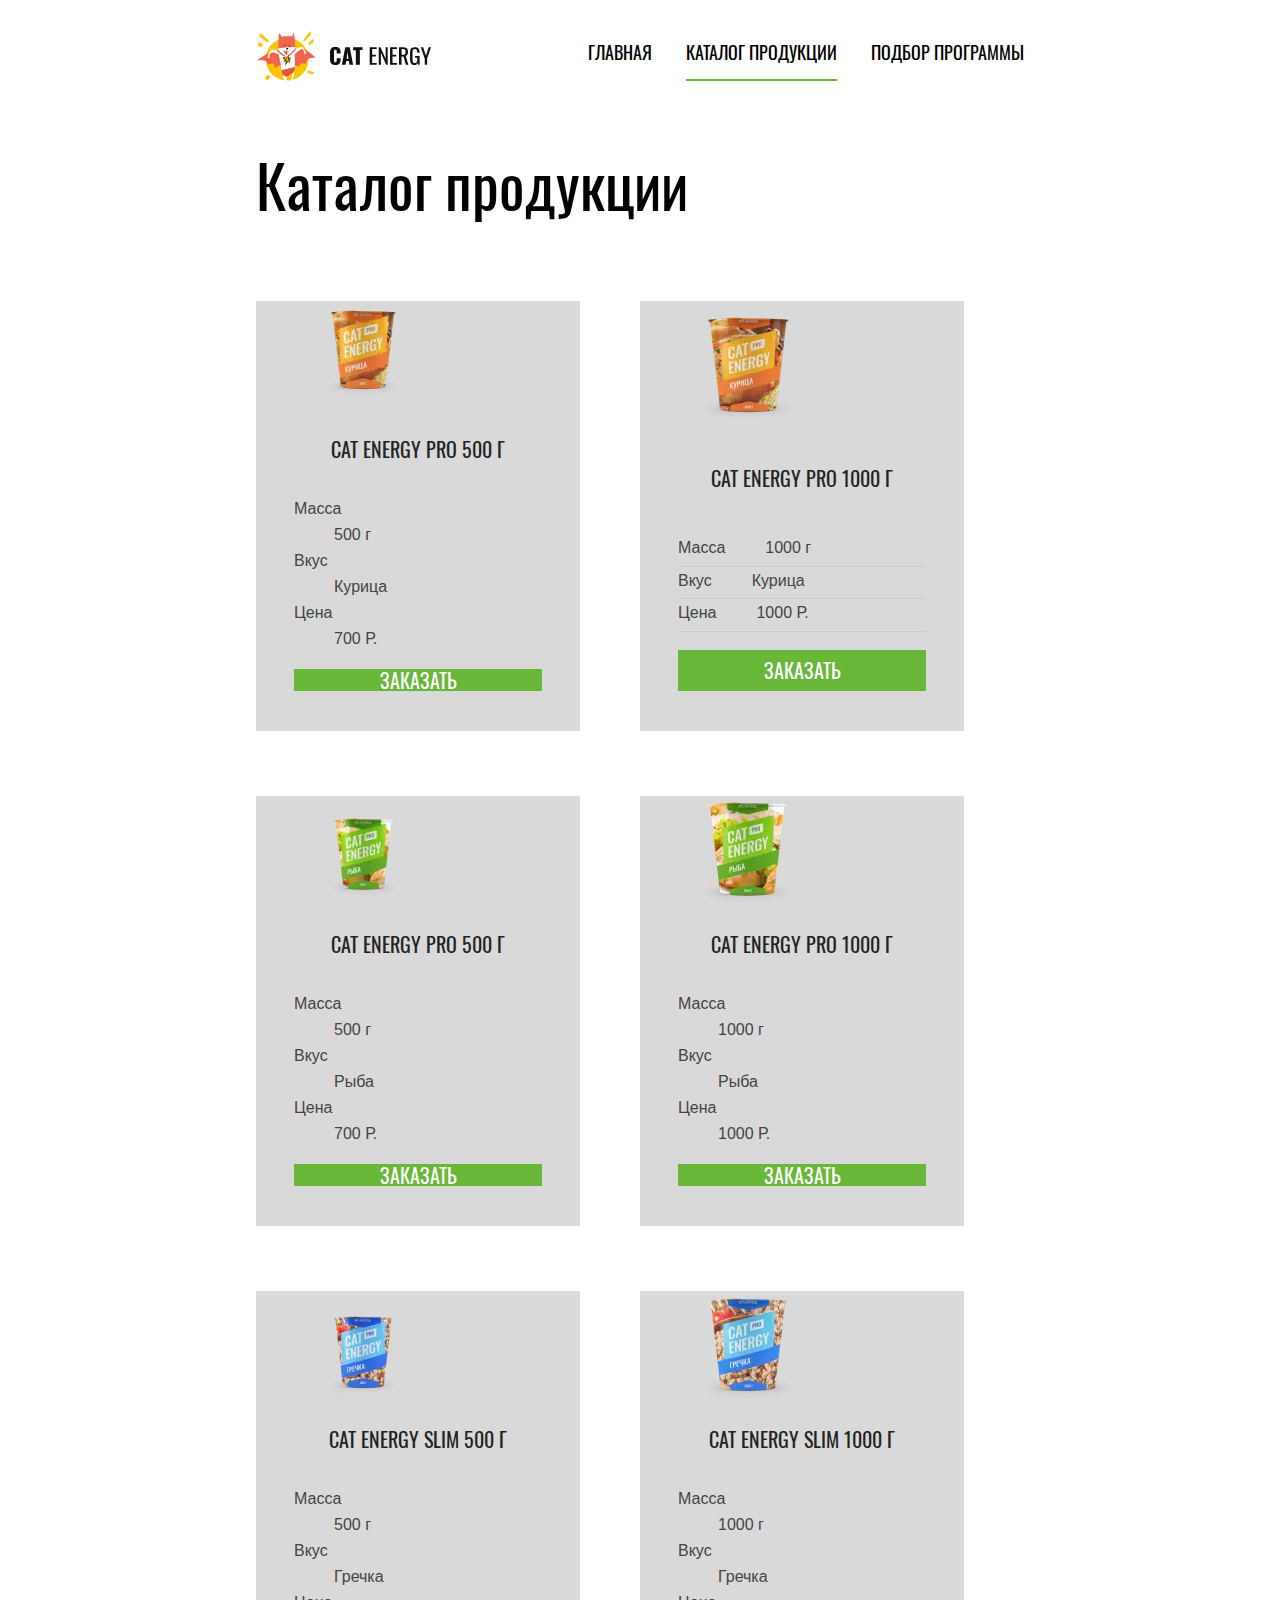
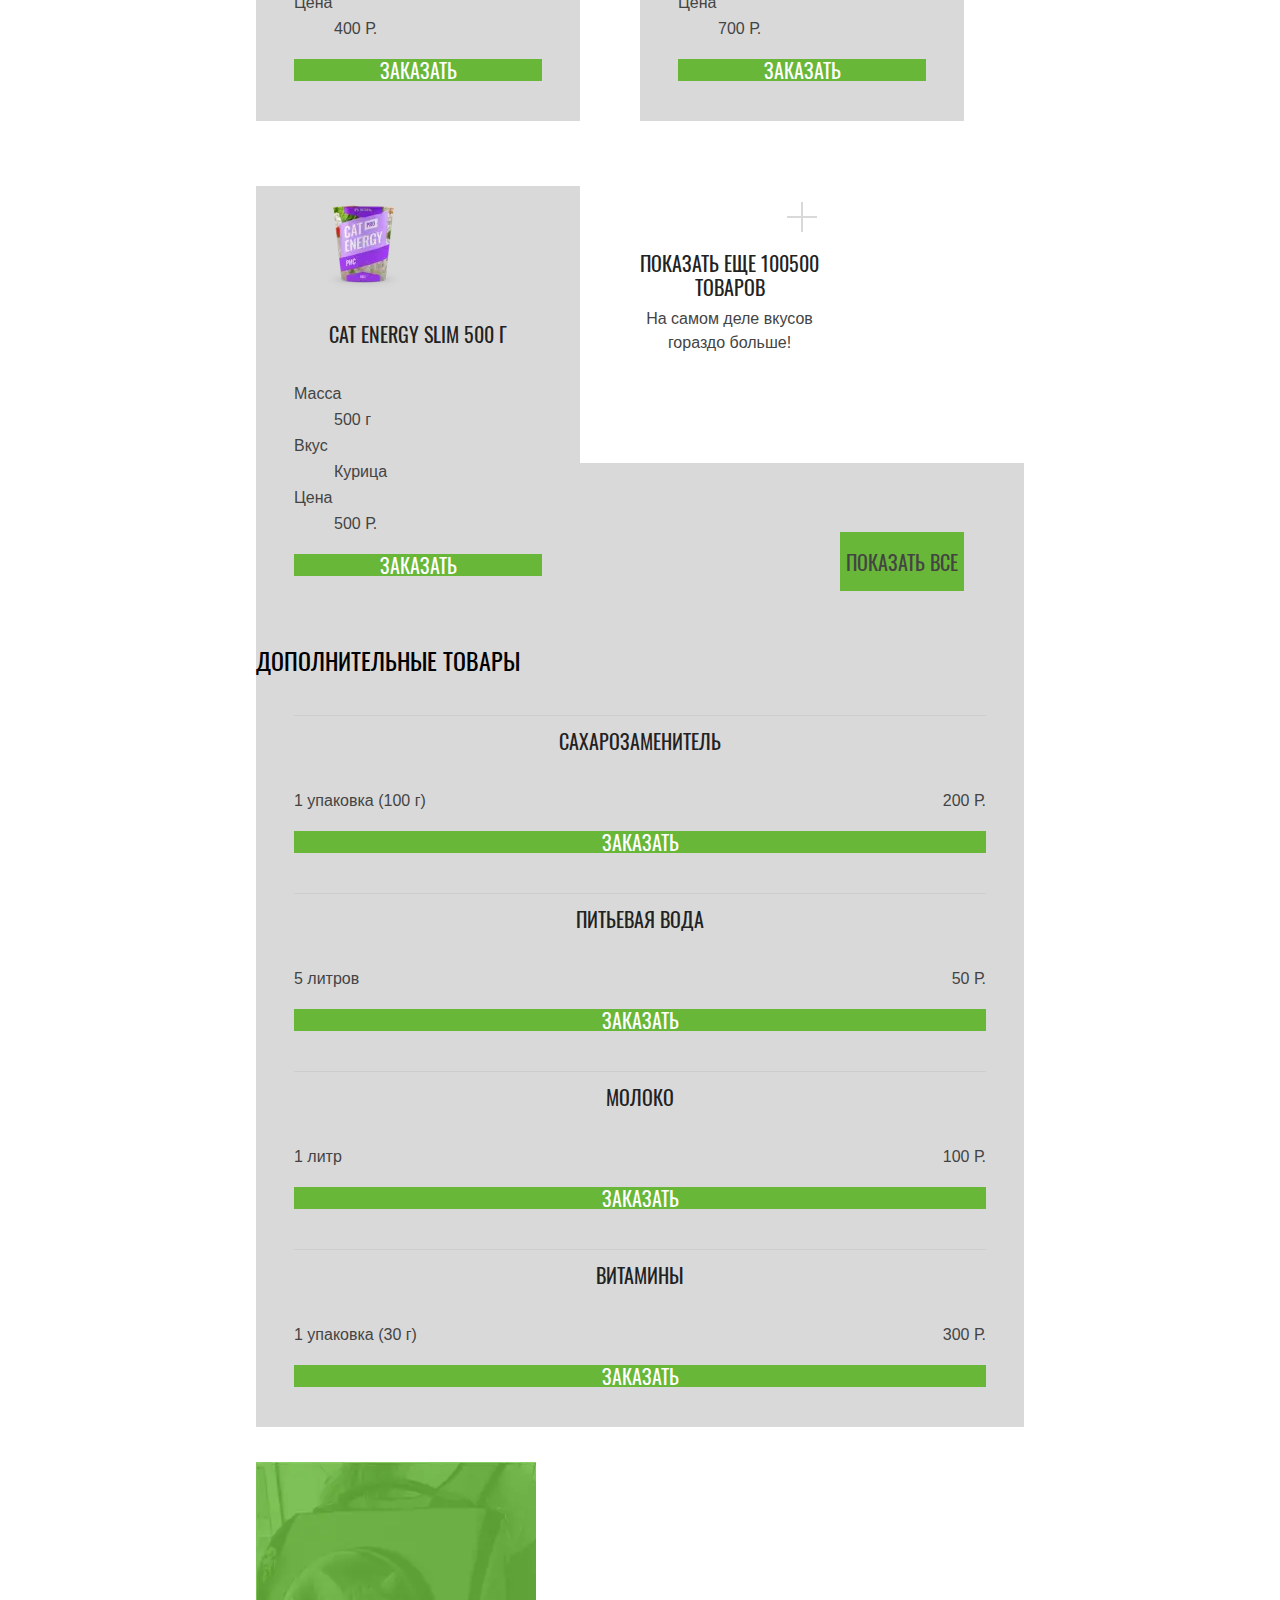
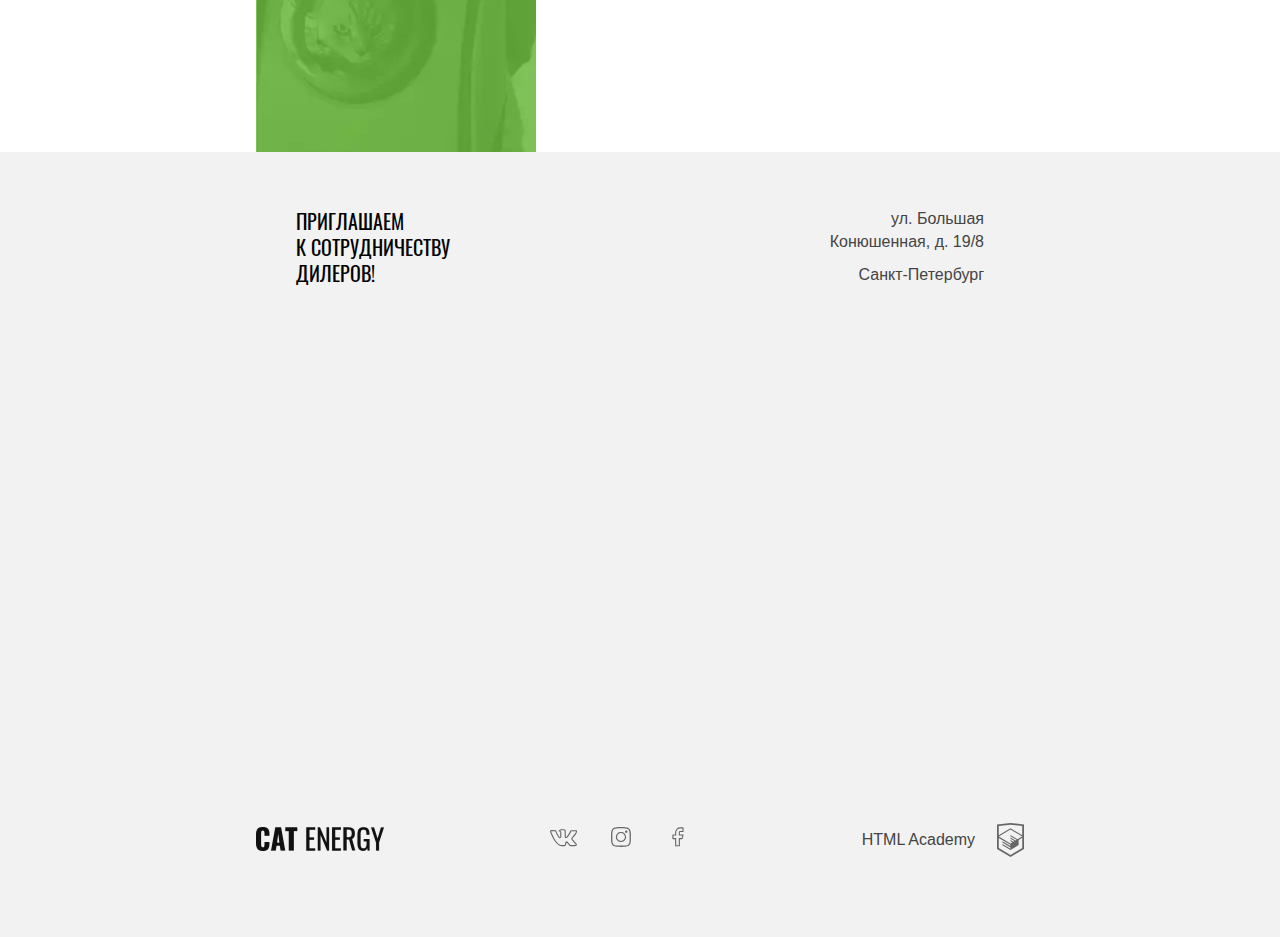
==== commit b3acd6f0: "build: catalog_cards" ====
--- a/source/catalog.html
+++ b/source/catalog.html
@@ -6,235 +6,256 @@
   <meta http-equiv="X-UA-Compatible" content="IE=edge">
   <meta name="viewport" content="width=device-width, initial-scale=1.0">
   <link rel="stylesheet" href="css/style.css">
-  <title>Cat Energy Catalog</title>
+  <link rel="icon" href="favicon.ico"> <!-- 32×32 -->
+  <link rel="icon" href="/img/favicon/152.svg" type="image/svg+xml">
+  <link rel="apple-touch-icon" href="/img/favicon/apple-icon-180x180.png"> <!-- 180×180 -->
+  <link rel="manifest" href="manifest.webmanifest">
+  <title>Cat Energy: Каталог продукции</title>
 </head>
 
 <body>
   <header class="page__header header">
-    <div class="header__wrap">
-      <div class="header__logo logo">
-        <a class="logo__link" href="#">
-          <img class="logo__img" src="/catenergy/img/icon/header__logo-mobile.svg" alt="Иконка Cat Energy." width="33"
-            height="38">
-          <img class="logo__img" src="/catenergy/img/icon/header__logo--mobile-text.svg" alt="Cat Energy." width="101"
-            height="18">
-        </a>
-      </div>
-      <div class="header__nav nav">
-        <button class="nav__toogle"><span class="visually-hidden">показать/скрыть меню</span></button>
+    <div class="header__wrap wrap">
+      <nav class="header__nav nav">
+
+        <div class="nav__logo logo">
+          <a class="logo__link" href="#">
+            <picture>
+              <source media="(min-width: 1300px)" srcset="/img/icon/logo__image@2x.svg" width="70" height="59">
+              <source media="(min-width: 768px)" srcset="/img/icon/logo__image.svg" width="60" height="50">
+              <img class="logo__img" src="/img/icon/header__logo-mobile.svg" alt="Иконка Cat Energy." width="34"
+                height="38">
+            </picture>
+
+            <picture>
+              <source media="(min-width: 1300px)" srcset="/img/icon/header__logo--mobile-text.svg" width="118"
+                height="21">
+              <source media="(min-width: 768px)" srcset="/img/icon/header__logo--mobile-text.svg" width="101"
+                height="19">
+              <img class="logo__sign" src="/img/icon/header__logo--mobile-text.svg" alt="Cat Energy." width="101"
+                height="18">
+            </picture>
+          </a>
+
+          <button class="nav__toggle nav__toggle--opened nav__toggle--closed nav__toggle--nojs" type="button"><span
+              class="visually-hidden">показать/скрыть
+              меню</span></button>
+        </div>
+
+
         <ul class="nav__list">
           <li class="nav__item">
-            <a class="nav__link headline headline--white " href="/source/index.html">Главная</a>
+            <a class="nav__link headline" href="/source/index.html">Главная</a>
           </li>
           <li class="nav__item">
-            <a class="nav__link headline headline--white nav__link--current" href="#">Каталог продукции</a>
+            <a class="nav__link headline nav__link--current" href="/source/catalog.html">Каталог продукции</a>
           </li>
           <li class="nav__item">
-            <a class="nav__link headline headline--white" href="/source/form.html">Подбор программы</a>
+            <a class="nav__link headline " href="/source/form.html">Подбор
+              программы</a>
           </li>
         </ul>
-      </div>
+
+      </nav>
+
     </div>
   </header>
 
   <main class="page__main main">
     <div class="main__wrap wrap">
 
-      <section class="main__catalog catalog">
-        <h1 class="catalog__title title">Каталог продукции</h1>
-
-        <ul class="catalog__cards cards">
-          <li class="catalog__card card">
-            <p class="card__title headline">Cat Energy PRO 500 г</p>
-            <img class="card__img" src="/img/chicken500.webp" width="140" height="112"
-              alt="Изображение Cat Energy PRO 500 г. со вкусом курицы.">
-            <dl class="card__characters">
-              <dt class="card__components card--mass text">Масса</dt>
-              <dd class="card__description card--mass text">500 г</dd>
-
-              <dt class="card__components card--taste text">Вкус</dt>
-              <dd class="card__description card--taste text">Курица</dd>
-
-              <dt class="card__components card--price text">Цена</dt>
-              <dd class="card__description card--price text">700 Р.</dd>
-            </dl>
-
-            <button class="card__button headline headline--white">Заказать</button>
-          </li>
-
-          <li class="catalog__card card">
-            <p class="card__title headline">Cat Energy PRO 1000 г</p>
-            <img class="card__img" src="/img/chicken1000.webp" width="140" height="112"
-              alt="Изображение Cat Energy PRO 1000 г. со вкусом курицы.">
-            <dl class="card__characters">
-              <dt class="card__components card--mass text">Масса</dt>
-              <dd class="card__description card--mass text">1000 г</dd>
-
-              <dt class="card__components card--taste text">Вкус</dt>
-              <dd class="card__description card--taste text">Курица</dd>
-
-              <dt class="card__components text">Цена</dt>
-              <dd class="card__description text">1000 Р.</dd>
-            </dl>
-            <button class="card__button headline headline--white">Заказать</button>
-          </li>
-
-
-          <li class="catalog__card card">
-            <p class="card__title headline">Cat Energy PRO 500 г</p>
-            <img class="card__img" src="/img/fish500.webp" width="140" height="112"
-              alt="Изображение Cat Energy PRO 500 г. со вкусом рыбы.">
-            <dl class="card__characters">
-              <dt class="card__components card--mass text">Масса</dt>
-              <dd class="card__description card--mass text">500 г</dd>
-
-              <dt class="card__components card--taste text">Вкус</dt>
-              <dd class="card__description card--taste text">Рыба</dd>
-
-              <dt class="card__components text">Цена</dt>
-              <dd class="card__description text">700 Р.</dd>
-            </dl>
-            <button class="card__button headline headline--white">Заказать</button>
-          </li>
-
-
-          <li class="catalog__card card">
-            <p class="card__title headline">Cat Energy PRO 1000 г</p>
-            <img class="card__img" src="/img/fish1000.webp" width="140" height="112"
-              alt="Изображение Cat Energy PRO 1000 г. со вкусом рыбы.">
-            <dl class="card__characters">
-              <dt class="card__components card--mass text">Масса</dt>
-              <dd class="card__description card--mass text">1000 г</dd>
-
-              <dt class="card__components card--taste text">Вкус</dt>
-              <dd class="card__description card--taste text">Рыба</dd>
-
-              <dt class="card__components text">Цена</dt>
-              <dd class="card__description text">1000 Р.</dd>
-            </dl>
-            <button class="card__button headline headline--white">Заказать</button>
-          </li>
-
-
-          <li class="catalog__card card">
-            <p class="card__title headline">Cat Energy Slim 500 г</p>
-            <img class="card__img" src="/img/cereal500.webp" width="140" height="112"
-              alt="Изображение Cat Energy PRO 500 г. со вкусом гречки.">
-            <dl class="card__characters">
-              <dt class="card__components card--mass text">Масса</dt>
-              <dd class="card__description card--mass text">500 г</dd>
-
-              <dt class="card__components card--taste text">Вкус</dt>
-              <dd class="card__description card--taste text">Гречка</dd>
-
-              <dt class="card__components text">Цена</dt>
-              <dd class="card__description text">400 Р.</dd>
-            </dl>
-            <button class="card__button headline headline--white">Заказать</button>
-          </li>
-
-
-          <li class="catalog__card card">
-            <p class="card__title headline">Cat Energy Slim 1000 г</p>
-            <img class="card__img" src="/img/cereal1000.webp" width="140" height="112"
-              alt="Изображение Cat Energy PRO 1000 г. со вкусом гречки.">
-            <dl class="card__characters">
-              <dt class="card__components card--mass text">Масса</dt>
-              <dd class="card__description card--mass text">1000 г</dd>
-
-              <dt class="card__components card--taste text">Вкус</dt>
-              <dd class="card__description card--taste text">Гречка</dd>
-
-              <dt class="card__components text">Цена</dt>
-              <dd class="card__description text">700 Р.</dd>
-            </dl>
-            <button class="card__button headline headline--white">Заказать</button>
-          </li>
-
-          <li class="catalog__card card">
-            <p class="card__title headline">Cat Energy Slim 500 г</p>
-            <img class="card__img" src="/img/rice500.webp" width="140" height="112"
-              alt="Изображение Cat Energy PRO 500 г. со вкусом риса.">
-            <dl class="card__characters">
-              <dt class="card__components card--mass text">Масса</dt>
-              <dd class="card__description card--mass text">500 г</dd>
-
-              <dt class="card__components card--taste text">Вкус</dt>
-              <dd class="card__description card--taste text">Курица</dd>
-
-              <dt class="card__components text">Цена</dt>
-              <dd class="card__description text">500 Р.</dd>
-            </dl>
-            <button class="card__button headline headline--white">Заказать</button>
-          </li>
-
-          <li class="catalog__more more">
-            <div class="more__description">
-              <p class="card__title headline">Показать еще 100500 товаров</p>
-              <p class="more__subtitle text">На самом деле вкусов гораздо больше!</p>
-            </div>
-            <button class="card__button headline headline--grey">Показать все</button>
-          </li>
-        </ul>
-      </section>
-
-      <section class="main__additional additional">
-        <h2 class="additional__title subject">Дополнительные товары</h2>
-        <ul class="additional__cards cards">
-
-          <li class="additional__card card">
-            <p class="card__title headline">Сахарозаменитель</p>
-            <dl class="card__characters">
-              <dt class="card__components text">1 упаковка (100 г)</dt>
-              <dd class="card__description text">200 Р.</dd>
-            </dl>
-            <button class="card__button button--grey headline headline--white">Заказать</button>
-          </li>
-
-          <li class="additional__card card">
-            <p class="card__title headline">Питьевая вода</p>
-            <dl class="card__characters">
-              <dt class="card__components text">5 литров</dt>
-              <dd class="card__description text">50 Р.</dd>
-            </dl>
-            <button class="card__button headline headline--white">Заказать</button>
-          </li>
-
-          <li class="additional__card card">
-            <p class="card__title headline">Молоко</p>
-            <dl class="card__characters">
-              <dt class="card__components text">1 литр</dt>
-              <dd class="card__description text">100 Р.</dd>
-            </dl>
-            <button class="card__button headline headline--white">Заказать</button>
-          </li>
-
-          <li class="additional__card card">
-            <p class="card__title headline">Витамины</p>
-            <dl class="card__characters">
-              <dt class="card__components text">1 упаковка (30 г)</dt>
-              <dd class="card__description text">300 Р.</dd>
-            </dl>
-            <button class="card__button headline headline--white">Заказать</button>
-          </li>
-        </ul>
-      </section>
-
-
-      <article class="main__adv adv">
-        <h2 class="visually-hidden">Реклама</h2>
-        <p class="text">Закажите все и получите чехол для кота в подарок!</p>
-      </article>
+      <div class="main__grid">
+
+
+        <section class="main__catalog catalog">
+          <h1 class="catalog__title title">Каталог продукции</h1>
+
+          <ul class="catalog__cards cards">
+
+            <li class="catalog__card card">
+              <p class="card__title headline">Cat Energy PRO 500 г</p>
+
+              <img class="card__img" src="/img/chicken500.webp" width="140" height="112"
+                alt="Изображение Cat Energy PRO 500 г. со вкусом курицы.">
+
+              <dl class="card__characters">
+                <dt class="card__components card--mass text">Масса</dt>
+                <dd class="card__description card--mass text">500 г</dd>
+
+                <dt class="card__components card--taste text">Вкус</dt>
+                <dd class="card__description card--taste text">Курица</dd>
+
+                <dt class="card__components card--price text">Цена</dt>
+                <dd class="card__description card--price text">700 Р.</dd>
+              </dl>
+
+              <button class="card__button headline headline--white">Заказать</button>
+            </li>
+
+
+            <li class="catalog__card card">
+              <p class="card__title headline">Cat Energy PRO 1000 г</p>
+              <img class="card__img" src="/img/chicken1000.webp" width="140" height="112"
+                alt="Изображение Cat Energy PRO 1000 г. со вкусом курицы.">
+              <dl class="card__characters">
+                <div class="characters__mass characters__wrap">
+                  <dt class="card__components card--mass text">Масса</dt>
+                  <dd class="card__description card--mass text">1000 г</dd>
+                </div>
+                <div class="characters__taste characters__wrap">
+                  <dt class="card__components card--taste text">Вкус</dt>
+                  <dd class="card__description card--taste text">Курица</dd>
+                </div>
+                <div class="characters__price characters__wrap">
+                  <dt class="card__components text">Цена</dt>
+                  <dd class="card__description text">1000 Р.</dd>
+                </div>
+              </dl>
+              <button class="card__button headline headline--white">Заказать</button>
+            </li>
+
+            <li class="catalog__card card">
+              <p class="card__title headline">Cat Energy PRO 500 г</p>
+              <img class="card__img" src="/img/fish500.webp" width="140" height="112"
+                alt="Изображение Cat Energy PRO 500 г. со вкусом рыбы.">
+              <dl class="card__characters">
+                <dt class="card__components card--mass text">Масса</dt>
+                <dd class="card__description card--mass text">500 г</dd>
+                <dt class="card__components card--taste text">Вкус</dt>
+                <dd class="card__description card--taste text">Рыба</dd>
+                <dt class="card__components text">Цена</dt>
+                <dd class="card__description text">700 Р.</dd>
+              </dl>
+              <button class="card__button headline headline--white">Заказать</button>
+            </li>
+
+            <li class="catalog__card card">
+              <p class="card__title headline">Cat Energy PRO 1000 г</p>
+              <img class="card__img" src="/img/fish1000.webp" width="140" height="112"
+                alt="Изображение Cat Energy PRO 1000 г. со вкусом рыбы.">
+              <dl class="card__characters">
+                <dt class="card__components card--mass text">Масса</dt>
+                <dd class="card__description card--mass text">1000 г</dd>
+                <dt class="card__components card--taste text">Вкус</dt>
+                <dd class="card__description card--taste text">Рыба</dd>
+                <dt class="card__components text">Цена</dt>
+                <dd class="card__description text">1000 Р.</dd>
+              </dl>
+              <button class="card__button headline headline--white">Заказать</button>
+            </li>
+
+            <li class="catalog__card card">
+              <p class="card__title headline">Cat Energy Slim 500 г</p>
+              <img class="card__img" src="/img/cereal500.webp" width="140" height="112"
+                alt="Изображение Cat Energy PRO 500 г. со вкусом гречки.">
+              <dl class="card__characters">
+                <dt class="card__components card--mass text">Масса</dt>
+                <dd class="card__description card--mass text">500 г</dd>
+                <dt class="card__components card--taste text">Вкус</dt>
+                <dd class="card__description card--taste text">Гречка</dd>
+                <dt class="card__components text">Цена</dt>
+                <dd class="card__description text">400 Р.</dd>
+              </dl>
+              <button class="card__button headline headline--white">Заказать</button>
+            </li>
+
+            <li class="catalog__card card">
+              <p class="card__title headline">Cat Energy Slim 1000 г</p>
+              <img class="card__img" src="/img/cereal1000.webp" width="140" height="112"
+                alt="Изображение Cat Energy PRO 1000 г. со вкусом гречки.">
+              <dl class="card__characters">
+                <dt class="card__components card--mass text">Масса</dt>
+                <dd class="card__description card--mass text">1000 г</dd>
+                <dt class="card__components card--taste text">Вкус</dt>
+                <dd class="card__description card--taste text">Гречка</dd>
+                <dt class="card__components text">Цена</dt>
+                <dd class="card__description text">700 Р.</dd>
+              </dl>
+              <button class="card__button headline headline--white">Заказать</button>
+            </li>
+
+            <li class="catalog__card card">
+              <p class="card__title headline">Cat Energy Slim 500 г</p>
+              <img class="card__img" src="/img/rice500.webp" width="140" height="112"
+                alt="Изображение Cat Energy PRO 500 г. со вкусом риса.">
+              <dl class="card__characters">
+                <dt class="card__components card--mass text">Масса</dt>
+                <dd class="card__description card--mass text">500 г</dd>
+                <dt class="card__components card--taste text">Вкус</dt>
+                <dd class="card__description card--taste text">Курица</dd>
+                <dt class="card__components text">Цена</dt>
+                <dd class="card__description text">500 Р.</dd>
+              </dl>
+              <button class="card__button headline headline--white">Заказать</button>
+            </li>
+
+            <li class="catalog__card catalog__more more">
+              <div class="more__description">
+                <p class="card__title headline">Показать еще 100500 товаров</p>
+                <p class="more__subtitle text">На самом деле вкусов гораздо больше!</p>
+              </div>
+              <button class="card__button headline headline--grey">Показать все</button>
+            </li>
+          </ul>
+
+
+        </section>
+
+
+        <section class="main__additional additional">
+          <h2 class="additional__title subject">Дополнительные товары</h2>
+          <ul class="additional__cards cards">
+            <li class="additional__card card">
+              <p class="card__title headline">Сахарозаменитель</p>
+              <dl class="card__characters">
+                <dt class="card__components text">1 упаковка (100 г)</dt>
+                <dd class="card__description text">200 Р.</dd>
+              </dl>
+              <button class="card__button button--grey headline headline--white">Заказать</button>
+            </li>
+            <li class="additional__card card">
+              <p class="card__title headline">Питьевая вода</p>
+              <dl class="card__characters">
+                <dt class="card__components text">5 литров</dt>
+                <dd class="card__description text">50 Р.</dd>
+              </dl>
+              <button class="card__button headline headline--white">Заказать</button>
+            </li>
+            <li class="additional__card card">
+              <p class="card__title headline">Молоко</p>
+              <dl class="card__characters">
+                <dt class="card__components text">1 литр</dt>
+                <dd class="card__description text">100 Р.</dd>
+              </dl>
+              <button class="card__button headline headline--white">Заказать</button>
+            </li>
+            <li class="additional__card card">
+              <p class="card__title headline">Витамины</p>
+              <dl class="card__characters">
+                <dt class="card__components text">1 упаковка (30 г)</dt>
+                <dd class="card__description text">300 Р.</dd>
+              </dl>
+              <button class="card__button headline headline--white">Заказать</button>
+            </li>
+          </ul>
+        </section>
+        <article class="main__adv adv">
+          <h2 class="visually-hidden">Реклама</h2>
+          <p class="text">Закажите все и получите чехол для кота в подарок!</p>
+        </article>
+      </div>
 
     </div>
 
-    <section class="main__location location--gray location">
+    <section class="main__location location main__location--grey">
       <h2 class="location__title visually-hidden">Наш адрес</h2>
-      <div class="location__invite invite invite--grey">
-        <p class="invite__headline headline">приглашаем к сотрудничеству дилеров!</p>
-        <address class="invite__text text">ул. Большая Конюшенная, д. 19/8 Санкт-Петербург</address>
-      </div>
-
+      <div class="wrap location__wrap">
+        <div class="location__invite invite location__invite">
+          <p class="invite__headline headline">приглашаем <br> к сотрудничеству <br> дилеров!</p>
+          <address class="invite__text text">ул. Большая <br> Конюшенная, д.&nbsp;19/8 <br> <span>Санкт-Петербург</span>
+          </address>
+        </div>
+      </div>
       <div class="location__map">
         <iframe
           src="https://www.google.com/maps/embed?pb=!1m18!1m12!1m3!1d1998.6037861610246!2d30.3230474!3d59.9387165!2m3!1f0!2f0!3f0!3m2!1i1024!2i768!4f13.1!3m3!1m2!1s0x4696310fca145cc1%3A0x42b32648d8238007!2z0JHQvtC70YzRiNCw0Y8g0JrQvtC90Y7RiNC10L3QvdCw0Y8g0YPQuy4sIDE5LzgsINCh0LDQvdC60YIt0J_QtdGC0LXRgNCx0YPRgNCzLCAxOTExODY!5e0!3m2!1sru!2sru!4v1669982052963!5m2!1sru!2sru"
@@ -265,17 +286,18 @@
 
       <div class="footer__socials socials">
         <a class="socials__link" href="#">
-          <svg class="socials__img" xmlns="http://www.w3.org/2000/svg" width="28" height="22" fill="none"
-            viewBox="0 0 28 22">
-            <path fill="#666"
-              d="M.085 5.49c0-.855.515-1.316 1.546-1.383l3.97.025a.52.52 0 0 1 .532.377C6.542 5.767 7 6.852 7.505 7.766c.507.913 1.168 1.966 1.985 3.156.071.15.187.226.347.226.124 0 .222-.059.293-.176l.08-.277.026-4.35c0-.302-.075-.503-.226-.604-.151-.1-.43-.176-.84-.226-.319-.05-.479-.235-.479-.553 0-.067.009-.118.027-.151.373-1.09 1.438-1.635 3.197-1.635l1.492-.025c.675 0 1.234.16 1.678.478.444.318.667.821.667 1.509v5.708a.63.63 0 0 0 .346.126c.266 0 .497-.15.693-.452 1.953-2.582 3.01-4.31 3.17-5.181 0-.017.018-.059.054-.126.124-.251.328-.47.612-.654.285-.184.533-.31.746-.377a.555.555 0 0 1 .24-.05h4.13l.266.025c.355 0 .63.16.826.478.071.1.12.21.147.327.026.117.044.234.053.352.009.117.013.184.013.201v.176c-.124.687-.44 1.42-.945 2.2-.507.78-1.15 1.623-1.932 2.528s-1.27 1.5-1.466 1.785c-.16.202-.24.386-.24.554 0 .134.072.285.214.452l3.89 4.627c.213.269.32.562.32.88 0 .386-.16.705-.48.956-.32.252-.702.394-1.146.428l-.453.025h-4.05a.875.875 0 0 0-.106.012.862.862 0 0 1-.107.013c-.39 0-.755-.16-1.092-.478-.124-.134-.96-1.123-2.504-2.967a1.384 1.384 0 0 0-.373-.327c-.072.268-.165.654-.28 1.157-.116.503-.2.863-.253 1.081l-.08.428c-.178.586-.55.938-1.12 1.056l-.372.025h-2.611c-1.475 0-2.944-.637-4.41-1.911-1.465-1.274-2.784-2.922-3.956-4.942C2.323 11.253 1.23 8.902.219 6.22a1.916 1.916 0 0 1-.134-.73Zm16.013 6.513c-.373 0-.71-.096-1.012-.289-.303-.193-.454-.457-.454-.792V5.138c0-.335-.088-.574-.266-.717-.178-.142-.488-.214-.932-.214l-1.52.05c-.763 0-1.34.126-1.73.378.78.352 1.171.922 1.171 1.71v4.426a1.5 1.5 0 0 1-.532 1.044 1.59 1.59 0 0 1-1.066.415c-.533 0-.942-.244-1.226-.73-1.385-1.978-2.415-3.856-3.09-5.633l-.24-.654-3.544-.025c-.23 0-.36.013-.386.038-.027.025-.04.096-.04.214 0 .15.018.31.053.477l.56 1.409c1.492 3.638 3.113 6.505 4.862 8.6 1.75 2.096 3.468 3.144 5.156 3.144h2.664c.107 0 .187-.03.24-.088.053-.059.097-.172.133-.34l.053-.251.507-2.213c.142-.302.266-.503.373-.604a.976.976 0 0 1 .692-.276c.427 0 .862.243 1.306.729l2.264 2.716c.142.218.293.327.453.327h4.396c.533 0 .8-.126.8-.378a.465.465 0 0 0-.08-.25L21.8 13.888c-.302-.352-.453-.729-.453-1.131 0-.403.142-.788.426-1.157.23-.336.68-.893 1.345-1.673a37.63 37.63 0 0 0 1.745-2.187c.498-.68.826-1.295.986-1.849l.08-.327a.37.37 0 0 1-.026-.163.574.574 0 0 0-.027-.189h-4.183c-.266.1-.48.252-.64.453l-.16.478c-.443 1.157-1.607 2.942-3.49 5.356a1.892 1.892 0 0 1-1.305.503Z" />
-          </svg>
-        </a>
+          <svg class="socials__img" xmlns="http://www.w3.org/2000/svg" width="28" height="18" fill="none"
+            viewBox="0 0 28 18">
+            <path
+              d="M.085 2.49c0-.855.515-1.316 1.546-1.383l3.97.025a.52.52 0 0 1 .532.377C6.542 2.767 7 3.852 7.505 4.766c.507.913 1.168 1.965 1.985 3.156.071.15.187.226.347.226.124 0 .222-.059.293-.176l.08-.277.026-4.35c0-.302-.075-.503-.226-.604-.151-.1-.43-.176-.84-.226-.319-.05-.479-.235-.479-.553 0-.067.009-.118.027-.151C9.09.72 10.156.176 11.915.176l1.492-.025c.675 0 1.234.16 1.678.478.444.318.667.821.667 1.509v5.708a.63.63 0 0 0 .346.126c.266 0 .497-.15.693-.453 1.953-2.581 3.01-4.308 3.17-5.18 0-.017.018-.059.054-.126.124-.251.328-.47.612-.654.285-.184.533-.31.746-.377a.555.555 0 0 1 .24-.05h4.13l.266.025c.355 0 .63.16.826.478.071.1.12.21.147.327.026.117.044.234.053.352.009.117.013.184.013.201v.176c-.124.687-.44 1.42-.945 2.2-.507.78-1.15 1.623-1.932 2.528s-1.27 1.5-1.466 1.785c-.16.202-.24.386-.24.554 0 .134.072.285.214.452l3.89 4.627c.213.269.32.562.32.88 0 .386-.16.705-.48.956-.32.252-.702.394-1.146.428l-.453.025h-4.05a.875.875 0 0 0-.106.012.862.862 0 0 1-.107.013c-.39 0-.755-.16-1.092-.478-.124-.134-.96-1.123-2.504-2.967a1.384 1.384 0 0 0-.373-.327c-.072.268-.165.654-.28 1.157-.116.503-.2.863-.253 1.081l-.08.428c-.178.586-.55.938-1.12 1.056l-.372.025h-2.611c-1.475 0-2.944-.637-4.41-1.911-1.465-1.274-2.784-2.922-3.956-4.942C2.323 8.253 1.23 5.902.219 3.22a1.916 1.916 0 0 1-.134-.73Zm16.013 6.513c-.373 0-.71-.096-1.012-.289-.303-.193-.454-.457-.454-.792V2.138c0-.335-.088-.574-.266-.717-.178-.142-.488-.214-.932-.214l-1.52.05c-.763 0-1.34.126-1.73.378.78.352 1.171.922 1.171 1.71V7.77a1.5 1.5 0 0 1-.532 1.044 1.59 1.59 0 0 1-1.066.415c-.533 0-.942-.244-1.226-.73-1.385-1.978-2.415-3.856-3.09-5.633l-.24-.654-3.544-.025c-.23 0-.36.013-.386.038-.027.025-.04.096-.04.214 0 .15.018.31.053.477l.56 1.409c1.492 3.638 3.113 6.505 4.862 8.6 1.75 2.096 3.468 3.144 5.156 3.144h2.664c.107 0 .187-.03.24-.088.053-.059.097-.172.133-.34l.053-.251.507-2.213c.142-.302.266-.503.373-.604a.976.976 0 0 1 .692-.276c.427 0 .862.243 1.306.729l2.264 2.716c.142.218.293.327.453.327h4.396c.533 0 .8-.126.8-.377a.465.465 0 0 0-.08-.252L21.8 10.89c-.302-.352-.453-.729-.453-1.131 0-.403.142-.788.426-1.157.23-.335.68-.893 1.345-1.673a37.63 37.63 0 0 0 1.745-2.187c.498-.68.826-1.295.986-1.849l.08-.327a.37.37 0 0 1-.026-.163.574.574 0 0 0-.027-.189h-4.183c-.266.1-.48.252-.64.453l-.16.478C20.45 4.3 19.287 6.086 17.404 8.5a1.891 1.891 0 0 1-1.305.503Z" />
+          </svg>
+        </a>
+
         <a class="socials__link" href="#">
           <svg class="socials__img" xmlns="http://www.w3.org/2000/svg" width="20" height="20" fill="none"
             viewBox="0 0 20 20">
             <g clip-path="url(#clip0_2403_2150)">
-              <path fill="#666"
+              <path
                 d="M9.98.078c1.667 0 3.028.02 4.082.059.899.039 1.7.195 2.403.468.677.26 1.263.638 1.758 1.133a5.007 5.007 0 0 1 1.133 1.758c.273.703.43 1.504.468 2.402.04 1.055.059 2.416.059 4.082 0 1.667-.02 3.028-.059 4.082-.039.899-.195 1.7-.469 2.403a4.985 4.985 0 0 1-1.132 1.758 4.985 4.985 0 0 1-1.758 1.133c-.703.273-1.504.43-2.402.468-1.055.04-2.416.059-4.083.059-1.666 0-3.027-.02-4.082-.059-.898-.039-1.699-.195-2.402-.469a4.985 4.985 0 0 1-1.758-1.132 4.984 4.984 0 0 1-1.133-1.758c-.273-.703-.43-1.504-.468-2.402A112.38 112.38 0 0 1 .078 9.98c0-1.666.02-3.027.059-4.082C.176 5 .332 4.2.605 3.496a4.984 4.984 0 0 1 1.133-1.758A4.984 4.984 0 0 1 3.496.605C4.2.332 5 .175 5.898.137 6.953.097 8.314.078 9.98.078Zm0 1.29c-1.731 0-3.144.019-4.238.058a6.27 6.27 0 0 0-1.953.37A3.566 3.566 0 0 0 1.797 3.79a6.27 6.27 0 0 0-.371 1.953 123.51 123.51 0 0 0-.059 4.238c0 1.732.02 3.145.059 4.239a6.27 6.27 0 0 0 .37 1.953 3.566 3.566 0 0 0 1.993 1.992 6.28 6.28 0 0 0 1.953.371 123.7 123.7 0 0 0 4.238.059c1.732 0 3.145-.02 4.239-.059a6.274 6.274 0 0 0 1.953-.37 3.567 3.567 0 0 0 1.992-1.993c.221-.6.345-1.25.371-1.953.04-1.094.059-2.507.059-4.239 0-1.731-.02-3.144-.059-4.238a6.273 6.273 0 0 0-.37-1.953 3.566 3.566 0 0 0-1.993-1.992 6.27 6.27 0 0 0-1.953-.371c-1.094-.04-2.507-.059-4.239-.059Zm0 12.577c1.094 0 2.028-.387 2.803-1.162a3.817 3.817 0 0 0 1.162-2.803 3.817 3.817 0 0 0-1.162-2.802A3.817 3.817 0 0 0 9.98 6.016a3.817 3.817 0 0 0-2.802 1.162A3.817 3.817 0 0 0 6.016 9.98c0 1.094.387 2.028 1.162 2.803a3.817 3.817 0 0 0 2.802 1.162Zm0-9.043c1.407 0 2.605.495 3.594 1.485.99.99 1.485 2.187 1.485 3.593 0 1.407-.495 2.605-1.485 3.594-.99.99-2.187 1.485-3.594 1.485-1.406 0-2.604-.495-3.593-1.485-.99-.99-1.485-2.187-1.485-3.594 0-1.406.495-2.604 1.485-3.593.99-.99 2.187-1.485 3.593-1.485Zm6.485-.195c0 .326-.117.602-.352.83-.234.228-.52.342-.86.342a1.13 1.13 0 0 1-.83-.342 1.13 1.13 0 0 1-.341-.83c0-.339.114-.625.342-.86.228-.234.504-.35.83-.35.325 0 .609.12.85.36.24.241.36.525.36.85Z" />
             </g>
             <defs>
@@ -285,11 +307,12 @@
             </defs>
           </svg>
         </a>
+
         <a class="socials__link" href="#">
-          <svg class="socials__img" xmlns="http://www.w3.org/2000/svg" width="22" height="22" fill="none"
-            viewBox="0 0 22 22">
-            <path stroke="#666" stroke-linecap="round" stroke-linejoin="round" stroke-width="1.1"
-              d="M16.5 1.833h-2.75a4.63 4.63 0 0 0-3.24 1.317 4.45 4.45 0 0 0-1.343 3.177v2.697h-2.75v3.595h2.75v7.191h3.666v-7.19h2.75l.917-3.596h-3.667V6.327a.89.89 0 0 1 .269-.635.926.926 0 0 1 .648-.263h2.75V1.833Z" />
+          <svg class="socials__img" xmlns="http://www.w3.org/2000/svg" width="28" height="20" fill="none"
+            viewBox="0 0 13 20">
+            <path stroke-linecap="round" stroke-linejoin="round" stroke-width="1.1"
+              d="M11.5.833H8.75A4.63 4.63 0 0 0 5.51 2.15a4.45 4.45 0 0 0-1.343 3.177v2.697h-2.75v3.595h2.75v7.191h3.666v-7.19h2.75l.917-3.596H7.833V5.327a.89.89 0 0 1 .269-.635.926.926 0 0 1 .648-.263h2.75V.833Z" />
           </svg>
         </a>
       </div>
@@ -299,21 +322,16 @@
           <span class="copy__text">HTML Academy</span>
           <svg class="copy__img" xmlns="http://www.w3.org/2000/svg" width="27" height="34" fill="none"
             viewBox="0 0 27 34">
-            <g clip-path="url(#a)">
-              <path fill="#666"
-                d="M13.6 0h-.1L0 1.4V26l13.5 8L27 26V1.4L13.6 0Zm11.6 25-11.7 7-11.7-7V15l11.7 6.8v1.3l-8-4.7v1.2l8 4.8v1.3l-8-4.8v1.2l8 4.9 8.1-4.9V17l3.6-2.1V25Zm0-11.5L22 15.3l-1.5 1-7-4.3v1.2l6 3.6-.2.1-.8.5-5-3v1.3l3.9 2.3-1 .6-3-1.7v1.2l2 1.2-2 1.1-11.6-6.8 11.6-7 11.8 6.9Zm0-1.3L13.4 5.3l-11.6 7V3l11.7-1.2L25.2 3v9.2Z" />
-            </g>
-            <defs>
-              <clipPath id="html_logo">
-                <path fill="#fff" d="M0 0h27v34H0z" />
-              </clipPath>
-            </defs>
+            <path
+              d="M13.643.016 13.5 0 0 1.407v24.606L13.5 34 27 26.013V1.407L13.643.016Zm11.591 25L13.5 31.956 1.766 25.015V14.93l11.685 6.916.02 1.253-8.017-4.743-.011 1.225 8.046 4.809.02 1.286-8.045-4.758-.01 1.226L13.5 26.95l8.124-4.833V16.91l3.62-2.15-.01 10.256Zm0-11.564-3.22 1.88-1.482.875-7.065-4.187-.011 1.225 6.04 3.573-.053.031-.13.076-.86.492-4.986-2.948-.011 1.225 3.936 2.328-.933.61-.021.012-2.971-1.742-.011 1.225 1.947 1.135-1.988 1.186-11.618-6.872 11.638-6.958 11.8 6.834Zm0-1.225L13.44 5.31 1.766 12.22V2.99L13.5 1.764 25.234 2.99v9.237Z" />
           </svg>
         </a>
       </div>
 
     </div>
   </footer>
+
+  <script src="/source/js/app.js"></script>
 </body>
 
 </html>
--- a/source/css/style.css
+++ b/source/css/style.css
@@ -1,16 +1,17 @@
+@charset "UTF-8";
 @font-face {
-  font-family: "Oswald", Arial, sans-serif;
-  src: url("/source/fonts/oswaldregular.woff2") format("woff2"), url("/source/fonts/oswaldregular.woff2") format("woff");
+  font-family: "Oswald";
   font-weight: 400;
   font-style: normal;
   font-display: swap;
+  src: url("/source/fonts/oswaldregular.woff2") format("woff2"), url("/source/fonts/oswaldregular.woff2") format("woff");
 }
 @font-face {
-  font-family: "Oswald", Arial, sans-serif;
-  src: url("/source/fonts/oswaldmedium.woff2") format("woff2"), url("/source/fonts/oswaldmedium.woff") format("woff");
+  font-family: "Oswald";
   font-weight: 500;
   font-style: normal;
   font-display: swap;
+  src: url("/source/fonts/oswaldmedium.woff2") format("woff2"), url("/source/fonts/oswaldmedium.woff") format("woff");
 }
 html {
   line-height: 1.15;
@@ -231,6 +232,21 @@
 li {
   margin: 0;
   padding: 0;
+  list-style: none;
+  text-decoration: none;
+}
+
+a {
+  text-decoration: none;
+  color: inherit;
+  font-size: inherit;
+  font-style: inherit;
+}
+a:hover {
+  text-decoration: none;
+}
+a:visited {
+  text-decoration: none;
 }
 
 .visually-hidden {
@@ -244,25 +260,6 @@
   overflow: hidden;
 }
 
-.title {
-  font-size: 36px;
-  line-height: 36px;
-  font-style: italic;
-}
-
-.subject {
-  font-size: 24px;
-  line-height: 37px;
-  text-transform: uppercase;
-  color: #000000;
-  font-style: italic;
-}
-
-.text {
-  font-family: Arial, Helvetica, sans-serif;
-  color: #444444;
-}
-
 .button {
   text-decoration: none;
   width: 100%;
@@ -272,6 +269,7 @@
   box-sizing: border-box;
   text-align: center;
   border: none;
+  cursor: pointer;
 }
 .button:hover {
   background-color: #5eaa2f;
@@ -280,42 +278,26 @@
   color: rgba(255, 255, 255, 0.6);
 }
 
-.headline {
-  text-transform: uppercase;
-  font-style: italic;
-  border: none;
-  line-height: 20px;
-}
-.headline--white {
-  color: #fff;
-  background-color: #68b738;
-}
-.headline--grey {
-  background-color: #f2f2f2;
-  color: #444444;
-}
-
-.logo__link {
-  text-decoration: none;
-}
-
-.logo__img:first-child {
-  margin-right: 55px;
-}
-
-.logo__img:hover {
-  opacity: 0.8;
-}
-.logo__img:active {
-  opacity: 0.6;
-}
-
-label {
+label,
+input,
+textarea {
   font-size: 16px;
-  line-height: 18px;
+  line-height: 113%;
   text-transform: uppercase;
   color: #444444;
-  font-style: italic;
+  box-sizing: border-box;
+}
+@media (min-width: 768px) {
+  label,
+input,
+textarea {
+    font-size: 20px;
+    line-height: 135%;
+  }
+}
+
+input {
+  padding: 11px 15px 14px;
 }
 
 fieldset {
@@ -324,101 +306,1763 @@
   border: none;
 }
 
-input,
 textarea {
-  padding: 13px 15px 14px;
+  padding: 9px 15px 9px;
+}
+
+input[type=radio] {
+  -webkit-appearance: none;
+  appearance: none;
+}
+
+input[type=number]::-webkit-inner-spin-button,
+input[type=number]::-webkit-outer-spin-button {
+  display: none;
+}
+
+input[type=number] {
+  -moz-appearance: textfield;
+}
+
+.title {
+  font-family: "Oswald";
+  font-style: normal;
+  line-height: 111%;
+  font-size: 36px;
+  font-weight: 400;
+}
+@media (min-width: 768px) {
+  .title {
+    font-size: 60px;
+    line-height: 100%;
+  }
+}
+
+.headline {
+  font-family: "Oswald";
+  font-size: 14px;
+  font-weight: 400;
+  line-height: 129%;
+  font-style: normal;
   text-transform: uppercase;
+  border: none;
+}
+@media (min-width: 768px) {
+  .headline {
+    font-size: 20px;
+    line-height: 100%;
+  }
+}
+.headline--white {
+  color: #fff;
+}
+.headline--grey {
+  background-color: #f2f2f2;
   color: #444444;
+}
+
+.subject {
+  font-family: "Oswald";
+  font-style: normal;
+  font-size: 24px;
+  line-height: 154%;
+  font-weight: 400;
+  text-transform: uppercase;
+  color: #000000;
+}
+
+.text {
+  font-family: "Arial", Helvetica, sans-serif;
+  color: #444444;
+  font-size: 14px;
+  line-height: 129%;
+  font-weight: 400;
+}
+@media (min-width: 768px) {
+  .text {
+    line-height: 150%;
+    font-size: 16px;
+  }
+}
+
+.header {
+  height: 66px;
+}
+@media (min-width: 768px) {
+  .header {
+    padding-top: 24px;
+  }
+}
+@media (min-width: 1300px) {
+  .header {
+    padding-top: 53px;
+  }
+}
+
+.nav__logo {
+  display: flex;
+  align-items: center;
+  margin-right: auto;
+  height: 66px;
+}
+
+.nav__toggle {
+  margin-left: auto;
+  position: relative;
+  width: 24px;
+  height: 18px;
+  background-color: #fff;
+  border: none;
+  cursor: pointer;
+}
+.nav__toggle:hover {
+  opacity: 0.6;
+  transition: all 0.3s;
+}
+.nav__toggle:active {
+  opacity: 0.3;
+}
+@media (min-width: 768px) {
+  .nav__toggle {
+    display: none;
+  }
+}
+
+/*-------------Шапка с разделами -------------*/
+.nav__list {
+  position: absolute;
+  content: "";
+  top: 66px;
+  left: 0;
+  width: 100%;
+  display: grid;
+  grid-template-columns: 1fr;
+  grid-auto-rows: 66px 66px 66px;
+  list-style: none;
+  background-color: #fff;
+  z-index: 2;
+}
+.nav__list .nav__item {
+  display: grid;
+  text-align: center;
+  height: 66px;
+  border-bottom: 1px solid #e6e6e6;
+  border-top: 1px solid #e6e6e6;
+  align-items: center;
+  background-color: #fff;
+}
+.nav__list .nav__link {
+  align-items: center;
+  color: #000000;
+  font-family: "Oswald";
+  font-weight: 500;
+  font-style: normal;
+  position: relative;
+  z-index: 2;
+}
+.nav__list .nav__link:hover {
+  opacity: 60%;
+  transition: all 0.3s;
+}
+.nav__list .nav__link:active {
+  border-bottom: #68b738 1px solid;
+}
+.nav__list .nav__link--current {
+  /*активный раздел*/
+  position: relative;
+}
+@media (min-width: 1300px) {
+  .nav__list .nav__link--white {
+    color: #fff;
+  }
+  .nav__list .nav__link--white .nav__link--current {
+    /*активный раздел с белым шрифтом*/
+  }
+}
+
+.header__nav--opened .nav__toggle::before {
+  position: absolute;
+  content: "";
+  width: 24px;
+  height: 1.5px;
+  background-color: #000000;
+  top: 50%;
+  left: 0;
+  transform: rotate(45deg);
+}
+.header__nav--opened .nav__toggle::after {
+  position: absolute;
+  content: "";
+  width: 24px;
+  height: 1.5px;
+  background-color: #000000;
+  top: 50%;
+  left: 0;
+  transform: rotate(-45deg);
+}
+.header__nav--opened .nav__toggle .nav__list {
+  z-index: 2;
+}
+
+/*-----------закрытое меню -----------------*/
+@media (min-width: 768px) {
+  .header__nav--closed {
+    display: flex;
+    align-items: center;
+  }
+}
+.header__nav--closed .nav__toggle::before {
+  position: absolute;
+  content: "";
+  width: 24px;
+  height: 1.5px;
+  background-color: #000000;
+  top: 50%;
+  left: 0;
+  box-shadow: 0 8px 0 0 #000, 0 -8px 0 0 #000;
+}
+.header__nav--closed .nav__list {
+  display: none;
+}
+@media (min-width: 768px) {
+  .header__nav--closed .nav__list {
+    position: static;
+    display: flex;
+    justify-content: flex-end;
+    align-items: center;
+    text-align: right;
+    background-color: unset;
+  }
+}
+@media (min-width: 768px) {
+  .header__nav--closed .nav__item {
+    background-color: unset;
+    border: none;
+  }
+  .header__nav--closed .nav__item:not(:last-child) {
+    margin-right: 34px;
+  }
+}
+@media (min-width: 768px) {
+  .header__nav--closed .nav__link {
+    font-size: 18px;
+    font-weight: 400;
+    line-height: 133%;
+    padding-bottom: 8px;
+  }
+  .header__nav--closed .nav__link.nav__link--current {
+    /*активный раздел с зелеными буквами*/
+    position: relative;
+  }
+  .header__nav--closed .nav__link.nav__link--current:after {
+    position: absolute;
+    content: "";
+    height: 2px;
+    width: 100%;
+    background-color: #68b738;
+    bottom: -8px;
+    left: 0;
+  }
+}
+@media (min-width: 1300px) {
+  .header__nav--closed .nav__link {
+    font-size: 20px;
+    font-weight: 400;
+  }
+}
+@media (min-width: 1300px) {
+  .header__nav--closed .nav__link--white.nav__link--current {
+    /*активный раздел с белыми буквами*/
+    position: relative;
+  }
+  .header__nav--closed .nav__link--white.nav__link--current:after {
+    position: absolute;
+    content: "";
+    height: 2px;
+    width: 100%;
+    background-color: #fff;
+    bottom: -8px;
+    left: 0;
+  }
+}
+
+.logo__link {
+  display: flex;
+  justify-content: space-between;
+  align-items: center;
+}
+
+@media (min-width: 768px) {
+  .logo__link img {
+    min-width: 61px;
+    min-height: 50px;
+  }
+}
+@media (min-width: 1300px) {
+  .logo__link img {
+    min-width: 70px;
+    min-height: 59px;
+  }
+}
+
+.logo__img:hover,
+.logo__sign:hover {
+  opacity: 0.8;
+}
+.logo__img:active,
+.logo__sign:active {
+  opacity: 0.6;
+}
+
+.logo__sign {
+  margin-left: 57px;
+}
+@media (min-width: 768px) {
+  .logo__sign {
+    margin-left: 13px;
+    margin-right: 94px;
+    min-width: 101px;
+    min-height: 19px;
+  }
+}
+@media (min-width: 1300px) {
+  .logo__sign {
+    margin-left: 14.5px;
+    min-width: 118px;
+    min-height: 22px;
+  }
+}
+
+.footer {
+  background-color: #f2f2f2;
+}
+
+.footer__wrap {
+  display: grid;
+  margin: 0 auto;
+  padding: 0 20px;
+  grid-template-columns: 1fr;
+  grid-template-rows: auto auto auto;
+  align-items: center;
+  max-width: 320px;
+}
+@media (min-width: 650px) {
+  .footer__wrap {
+    max-width: 768px;
+    padding: 58px 30px;
+    grid-template-columns: auto 1fr auto;
+    grid-template-rows: 1fr;
+  }
+}
+@media (min-width: 1300px) {
+  .footer__wrap {
+    padding: 58px 110px;
+  }
+}
+
+.footer__logo {
+  padding-top: 40px;
+  padding-bottom: 32px;
+  text-align: center;
+}
+@media (min-width: 650px) {
+  .footer__logo {
+    padding: 0;
+  }
+}
+@media (min-width: 768px) {
+  .footer__logo {
+    text-align: left;
+  }
+}
+.footer__logo:hover {
+  opacity: 0.8;
+  transition: all 0.3s;
+}
+.footer__logo:active {
+  opacity: 0.6;
+}
+
+.footer__socials {
+  padding: 20px 77px 21px 73px;
+  text-align: center;
+  text-decoration: none;
+  margin: 0 auto;
+  border-top: #d9d9d9 1px solid;
+  border-bottom: #d9d9d9 1px solid;
+  display: grid;
+  grid-template-columns: auto auto auto;
+  grid-template-rows: 24px;
+  column-gap: 33px;
+  align-items: baseline;
+}
+@media (min-width: 650px) {
+  .footer__socials {
+    border: none;
+  }
+}
+
+.socials__link:not(:last-child) svg,
+.copy__link svg {
+  fill: #666666;
+}
+
+.socials__link:not(:last-child):hover svg,
+.copy__link:hover svg {
+  fill: #68b738;
+  opacity: 0.8;
+  transition: all 0.3s;
+}
+
+.socials__link:last-child svg {
+  stroke: #666666;
+}
+
+.socials__link:hover:last-child svg {
+  stroke: #68b738;
+  opacity: 0.8;
+  transition: all 0.3s;
+}
+
+.socials__link:active svg,
+.copy__link:active svg {
+  opacity: 0.6;
+}
+
+.footer__copy {
+  padding-top: 22px;
+  padding-bottom: 22px;
+}
+
+.copy__link {
+  display: flex;
+  justify-content: space-between;
+  align-items: center;
+  font-family: Arial, Helvetica, sans-serif;
+  font-style: normal;
+  font-weight: 400;
   font-size: 16px;
   line-height: 18px;
-}
-
-textarea {
-  padding: 9px 15px 9px;
-}
-
-legend {
-  font-size: 24px;
-  line-height: 26px;
+  color: #444444;
+  text-decoration: none;
+  max-width: 320px;
+}
+.copy__link span {
+  margin-right: 22px;
+}
+@media (min-width: 768px) {
+  .copy__link {
+    justify-content: flex-end;
+  }
+}
+.copy__link:hover {
+  opacity: 0.6;
+  transition: all 0.3s;
+}
+
+.promo {
   padding: 0;
 }
 
-.form {
+.promo__background {
+  position: relative;
+  width: 100%;
+  height: auto;
+  margin-bottom: 20px;
+  background-repeat: no-repeat;
+  text-align: center;
+}
+.promo__background::before {
+  background-image: url(/img/index-background-desktop\ 2.jpg);
+  background-color: #62a63a;
+  position: absolute;
+  content: "";
+  background-repeat: no-repeat;
+  background-position: center;
+  width: 100%;
+  height: 302px;
+  top: 0;
+  right: 0;
+}
+@media (-webkit-min-device-pixel-ratio: 2), (min-resolution: 2dppx) {
+  .promo__background::before {
+    background-image: url(/img/index-background-desktop\ 2@2x.jpg);
+    background-size: 320px auto;
+  }
+}
+@media (min-width: 768px) {
+  .promo__background::before {
+    background-image: none;
+    background-color: #fff;
+  }
+}
+@media (min-width: 768px) {
+  .promo__background {
+    background-color: #fff;
+    min-height: 810px;
+    margin-bottom: 0;
+  }
+}
+@media (min-width: 1300px) {
+  .promo__background {
+    min-height: 574px;
+  }
+  .promo__background::before {
+    position: absolute;
+    content: "";
+    background-color: #62a63a;
+    background-image: url(/img/big-cat.jpg);
+    background-position: right;
+    background-repeat: no-repeat;
+    width: 50%;
+    min-height: 694px;
+    top: -120px;
+    z-index: 0;
+  }
+}
+@media (min-width: 1300px) and (-webkit-min-device-pixel-ratio: 2), (min-width: 1300px) and (min-resolution: 2dppx) {
+  .promo__background::before {
+    background-image: url(/img/big-cat@2x.jpg);
+    background-size: 720px auto;
+  }
+}
+
+.promo__wrap {
+  position: relative;
+}
+@media (min-width: 768px) {
+  .promo__wrap {
+    min-height: 810px;
+  }
+}
+@media (min-width: 1300px) {
+  .promo__wrap {
+    min-height: 694px;
+  }
+}
+.promo__wrap::before {
+  position: absolute;
+  content: "";
+  background-image: url(/img/promo__front.webp);
+  background-repeat: no-repeat;
+  width: 280px;
+  height: 270px;
+  top: 167px;
+  left: calc(50% - 140px);
+}
+@media (min-width: 768px) {
+  .promo__wrap::before {
+    top: 262px;
+    left: 17%;
+    width: 709px;
+    height: 100%;
+    background-image: url(/img/index-can.png);
+    z-index: 0;
+  }
+}
+@media (min-width: 768px) and (-webkit-min-device-pixel-ratio: 2), (min-width: 768px) and (min-resolution: 2dppx) {
+  .promo__wrap::before {
+    background-image: url(/img/index-can@2x.png);
+    background-size: 570px auto;
+  }
+}
+@media (min-width: 1300px) {
+  .promo__wrap::before {
+    top: 32px;
+    left: 40%;
+  }
+}
+
+.promo__title {
+  padding-top: 35px;
+  margin-bottom: 25px;
+  text-align: center;
+  color: #fff;
+  z-index: 2;
+}
+@media (min-width: 768px) {
+  .promo__title {
+    color: #000;
+    width: 420px;
+    padding-top: 56px;
+    margin-left: 87px;
+    text-align: left;
+    margin-bottom: 41px;
+  }
+}
+@media (min-width: 1300px) {
+  .promo__title {
+    margin-left: 80px;
+  }
+}
+
+.promo__headline {
+  margin: 0;
+  margin-bottom: 302px;
+  text-align: center;
+}
+@media (min-width: 768px) {
+  .promo__headline {
+    color: #000;
+    text-align: left;
+    margin-left: 87px;
+    margin-bottom: 49px;
+  }
+}
+@media (min-width: 1300px) {
+  .promo__headline {
+    margin-left: 80px;
+    margin-bottom: 52px;
+  }
+}
+
+@media (min-width: 768px) {
+  .promo__link {
+    display: block;
+    padding: 14px 26px;
+    width: 244px;
+    position: relative;
+    z-index: 1;
+    margin-left: 87px;
+  }
+}
+@media (min-width: 1300px) {
+  .promo__link {
+    margin-left: 80px;
+  }
+}
+
+.direction__cards {
   margin: 0;
   padding: 0;
-}
+  margin-bottom: 20px;
+  display: grid;
+  grid-template-columns: 1fr;
+  grid-auto-rows: auto;
+  row-gap: 20px;
+}
+@media (min-width: 768px) {
+  .direction__cards {
+    row-gap: 30px;
+    margin-bottom: 45px;
+  }
+}
+@media (min-width: 1300px) {
+  .direction__cards {
+    grid-template-columns: 1fr 1fr;
+    gap: 80px;
+    margin-bottom: 71px;
+  }
+}
+
+.direction__card {
+  list-style: none;
+  background-color: #f2f2f2;
+  padding: 20px;
+  display: grid;
+  grid-template-columns: auto 1fr;
+  grid-template-rows: auto auto auto;
+  gap: 20px;
+}
+@media (min-width: 768px) {
+  .direction__card {
+    padding-top: 77px;
+    padding-left: 52px;
+    padding-bottom: 53px;
+    grid-template-columns: 340px 1fr;
+    row-gap: 24px;
+  }
+}
+@media (min-width: 1300px) {
+  .direction__card {
+    padding-top: 47px;
+    padding-left: 52px;
+    padding-bottom: 59px;
+    grid-template-columns: auto 1fr;
+    column-gap: 62px;
+    row-gap: 27px;
+  }
+}
+
+.direction__title {
+  text-align: left;
+  align-self: center;
+  grid-column: 2/3;
+  grid-row: 1/2;
+}
+@media (min-width: 768px) {
+  .direction__title {
+    font-size: 36px;
+    align-self: start;
+    grid-column: 1/2;
+  }
+}
+@media (min-width: 1300px) {
+  .direction__title {
+    grid-column: 2/3;
+    grid-row: 1/2;
+    align-self: center;
+  }
+}
+
+.direction__image {
+  grid-column: 1/2;
+  grid-row: 1/2;
+  position: relative;
+  width: 50px;
+  height: 50px;
+  border-radius: 50%;
+  background-color: #68b738;
+  align-self: center;
+}
+@media (min-width: 768px) {
+  .direction__image {
+    grid-column: 2/3;
+    grid-row: 1/-1;
+    justify-self: center;
+    width: 200px;
+    height: 200px;
+  }
+}
+@media (min-width: 1300px) {
+  .direction__image {
+    grid-column: 1/2;
+    grid-row: 1/2;
+    justify-self: start;
+    width: 100px;
+    height: 100px;
+  }
+}
+
+.direction__card:first-child .direction__image::after {
+  position: absolute;
+  content: "";
+  background-image: url(/img/icon/cat-slim.svg);
+  background-repeat: no-repeat;
+  width: 36px;
+  height: 50px;
+  top: -6%;
+  left: 14%;
+}
+@media (min-width: 768px) {
+  .direction__card:first-child .direction__image::after {
+    width: 140px;
+    height: 194px;
+  }
+}
+@media (min-width: 1300px) {
+  .direction__card:first-child .direction__image::after {
+    width: 70px;
+    height: 97px;
+  }
+}
+
+.direction__card:nth-child(2) .direction__image::after {
+  position: absolute;
+  content: "";
+  background-image: url(/img/icon/cat-masses.svg);
+  background-repeat: no-repeat;
+  width: 67px;
+  height: 28px;
+  top: 22%;
+  left: -19%;
+}
+@media (min-width: 768px) {
+  .direction__card:nth-child(2) .direction__image::after {
+    width: 268px;
+    height: 112px;
+  }
+}
+@media (min-width: 1300px) {
+  .direction__card:nth-child(2) .direction__image::after {
+    width: 134px;
+    height: 56px;
+  }
+}
+
+.direction__text {
+  display: block;
+  padding-bottom: 24px;
+  position: relative;
+  border-bottom: 1px solid #d9d9d9;
+  margin: 0;
+  grid-column: 1/-1;
+}
+@media (min-width: 768px) {
+  .direction__text {
+    grid-column: 1/2;
+    border: none;
+    color: #000;
+  }
+}
+@media (min-width: 1300px) {
+  .direction__text {
+    grid-column: 1/-1;
+  }
+}
+
+.direction__link {
+  display: inline-block;
+  font-size: 16px;
+  line-height: 100%;
+  color: #000;
+  grid-column: 1/-1;
+}
+@media (min-width: 768px) {
+  .direction__link {
+    font-size: 20px;
+    grid-column: 1/2;
+  }
+}
+@media (min-width: 1300px) {
+  .direction__link {
+    grid-column: 1/-1;
+  }
+}
+.direction__link span {
+  position: relative;
+  padding-right: 15px;
+}
+.direction__link span::after {
+  position: absolute;
+  content: "";
+  width: 18px;
+  border: 2px solid #000000;
+  left: 100%;
+  bottom: calc(50% - 2px);
+}
+.direction__link span:hover::after {
+  width: 26px;
+  transition: all 0.3s;
+}
+.direction__link span::before {
+  position: absolute;
+  content: "";
+  width: 0px;
+  height: 0;
+  border-left: 8px solid transparent;
+  border-right: 8px solid transparent;
+  border-bottom: 9px solid #000;
+  transform: rotate(90deg);
+  left: calc(100% + 18px);
+  bottom: calc(50% - 5px);
+}
+.direction__link span:hover::before {
+  left: calc(100% + 26px);
+  transition: all 0.3s;
+}
+.direction__link span:active {
+  opacity: 0.5;
+}
+
+.explain__title {
+  padding-bottom: 40px;
+}
+@media (min-width: 768px) {
+  .explain__title {
+    padding-top: 0;
+    padding-bottom: 32px;
+  }
+}
+
+.explain__list {
+  list-style: none;
+  display: grid;
+  grid-template-columns: 1fr;
+  grid-auto-rows: auto;
+  row-gap: 20px;
+  margin-bottom: 49px;
+}
+@media (min-width: 768px) {
+  .explain__list {
+    grid-template-columns: auto auto;
+    grid-auto-rows: 280px;
+    row-gap: 37px;
+    column-gap: 153px;
+    counter-reset: item;
+  }
+}
+@media (min-width: 1300px) {
+  .explain__list {
+    grid-template-columns: 230px auto 246px auto 248px auto 250px;
+    gap: unset;
+    margin-bottom: 26px;
+  }
+}
+
+.explain__item {
+  display: grid;
+  grid-template-columns: 60px 1fr;
+  gap: 20px;
+  align-self: center;
+  position: relative;
+}
+@media (min-width: 768px) {
+  .explain__item {
+    grid-template-columns: auto;
+    grid-template-rows: 80px auto;
+    row-gap: 31px;
+    padding-top: 40px;
+    padding-bottom: 57px;
+  }
+  .explain__item::before {
+    position: absolute;
+    counter-increment: item;
+    content: counter(item);
+    color: #f2f2f2;
+    font-size: 280px;
+    line-height: 90%;
+    top: 15px;
+    right: 0;
+    z-index: -1;
+    font-family: "Oswald";
+    font-weight: 400;
+  }
+}
+@media (min-width: 768px) and (min-width: 1300px) {
+  .explain__item:first-child {
+    grid-column: 1/2;
+  }
+  .explain__item:nth-child(2) {
+    grid-column: 3/4;
+  }
+  .explain__item:nth-child(3) {
+    grid-column: 5/6;
+  }
+  .explain__item:last-child {
+    grid-column: 7/-1;
+  }
+}
+.explain__item .explain__img {
+  display: block;
+  width: 60px;
+  height: 60px;
+  background-color: #68b738;
+  grid-column: 1/2;
+  position: relative;
+}
+.explain__item .explain__img:after {
+  position: absolute;
+  content: "";
+  width: 31px;
+  height: 31px;
+  background-repeat: no-repeat;
+  left: 50%;
+  top: 50%;
+}
+@media (min-width: 768px) {
+  .explain__item .explain__img {
+    width: 80px;
+    height: 80px;
+  }
+}
+.explain__item .explain__img--leaf:after {
+  background-image: url(/img/icon/leaf.svg);
+  left: calc(50% - 12px);
+  top: calc(50% - 14px);
+}
+.explain__item .explain__img--boil:after {
+  background-image: url(/img/icon/boil.svg);
+  left: calc(50% - 15px);
+  top: calc(50% - 15px);
+}
+.explain__item .explain__img--meal:after {
+  background-image: url(/img/icon/meal.svg);
+  left: calc(50% - 13px);
+  top: calc(50% - 15px);
+}
+.explain__item .explain__img--alarm:after {
+  background-image: url(/img/icon/alarm.svg);
+  left: calc(50% - 16.5px);
+  top: calc(50% - 16.5px);
+}
+
+.explain__text {
+  align-self: center;
+}
+
+.example {
+  background-color: #eaeaea;
+  position: relative;
+}
+@media (min-width: 768px) {
+  .example {
+    background-color: unset;
+  }
+  .example:before {
+    position: absolute;
+    content: "";
+    background-color: #eaeaea;
+    width: 100%;
+    height: 462px;
+    bottom: 0;
+    z-index: -1;
+  }
+}
+
+@media (min-width: 1300px) {
+  .example__wrap {
+    display: grid;
+    grid-template-columns: 436px 1fr;
+    grid-template-rows: 249px 165px 227px;
+  }
+}
+
+.example__title {
+  padding-top: 25px;
+  padding-bottom: 40px;
+}
+@media (min-width: 768px) {
+  .example__title {
+    padding-top: 43px;
+    padding-bottom: 63px;
+    border-top: 1px solid #e6e6e6;
+  }
+}
+@media (min-width: 1300px) {
+  .example__title {
+    grid-column: 1/2;
+    padding-top: 69px;
+    border: none;
+    line-height: 100%;
+    font-size: 60px;
+  }
+}
+
+.example__text {
+  margin: 0 0 20px;
+}
+@media (min-width: 1300px) {
+  .example__text {
+    grid-column: 1/2;
+  }
+}
+
+@media (min-width: 768px) {
+  .example__total {
+    display: flex;
+    justify-content: space-between;
+  }
+}
+@media (min-width: 1300px) {
+  .example__total {
+    grid-column: 1/2;
+    display: block;
+  }
+}
+
+.example__statistic {
+  display: flex;
+  justify-content: space-between;
+  column-gap: 32px;
+  margin-bottom: 20px;
+}
+@media (min-width: 1300px) {
+  .example__statistic {
+    justify-content: start;
+    column-gap: 42px;
+    margin-bottom: 55px;
+  }
+}
+
+.example__metrics {
+  display: flex;
+  flex-direction: column;
+  text-align: center;
+  margin: 0;
+  padding: 0;
+}
+
+.example__metric {
+  margin: 0 auto;
+  padding: 14px 21px 17px;
+  border: solid 1px #cdcdcd;
+  border-radius: 3px;
+  width: 82px;
+  font-size: 24px;
+  line-height: 100%;
+  text-transform: uppercase;
+  font-weight: 400;
+  text-align: center;
+}
+@media (min-width: 768px) {
+  .example__metric {
+    width: 101px;
+    padding: 15px 30px 20px;
+  }
+}
+
+.example__desc {
+  display: block;
+  color: #444444;
+  background-color: #eaeaea;
+  text-align: center;
+  margin: -10px auto 0;
+  width: 59px;
+  padding: 0 14px 9px;
+  order: 1;
+  font-family: "Arial", Helvetica, sans-serif;
+  font-size: 12px;
+  line-height: 100%;
+  font-weight: 400;
+}
+@media (min-width: 768px) {
+  .example__desc {
+    background-color: #fff;
+    padding: 7px 5px 8px;
+    margin-top: -14px;
+    width: auto;
+  }
+}
+@media (min-width: 1300px) {
+  .example__desc {
+    background-color: #eaeaea;
+  }
+}
+
+.example__headline {
+  text-align: center;
+  line-height: 143%;
+  margin-bottom: 40px;
+}
+@media (min-width: 768px) {
+  .example__headline {
+    text-align: right;
+    width: 174px;
+    margin-bottom: 80px;
+  }
+}
+@media (min-width: 1300px) {
+  .example__headline {
+    text-align: left;
+    width: auto;
+  }
+  .example__headline span {
+    margin-left: 63px;
+  }
+}
+
+.example__picture {
+  margin-bottom: 15px;
+  text-align: center;
+}
+@media (min-width: 768px) {
+  .example__picture {
+    height: 511px;
+    margin-bottom: 25px;
+  }
+  .example__picture .example__img--skinny {
+    display: none;
+  }
+}
+@media (min-width: 1300px) {
+  .example__picture {
+    grid-column: 2/3;
+    grid-row: 1/3;
+  }
+}
+
+@media (max-width: 768px) {
+  .example__button {
+    display: block;
+    position: relative;
+    width: 86px;
+    height: 14px;
+    border: #cdcdcd 1px solid;
+    border-radius: 6px;
+    background-color: #fff;
+    margin: 0 auto;
+    cursor: pointer;
+  }
+  .example__button::before {
+    position: absolute;
+    content: "";
+    width: 35px;
+    height: 6px;
+    top: 4px;
+    left: 6px;
+    background: #68b738;
+    border-radius: 6px;
+  }
+  .example__button--skinny {
+    position: relative;
+  }
+  .example__button--skinny:before {
+    position: absolute;
+    content: "";
+    width: 35px;
+    height: 6px;
+    top: 4px;
+    right: 6px;
+    left: unset;
+    background: #68b738;
+    border-radius: 6px;
+  }
+}
+@media (min-width: 768px) {
+  .example__button {
+    display: none;
+  }
+}
+
+.example__range {
+  margin-bottom: 40px;
+  text-align: center;
+  align-items: center;
+  text-align: center;
+  margin: 15px auto 40px;
+  display: flex;
+  width: 210px;
+  text-transform: uppercase;
+  font-size: 16px;
+  line-height: 125%;
+  background-color: none;
+}
+@media (min-width: 768px) {
+  .example__range {
+    margin: 25px auto 56px;
+    width: 583px;
+  }
+}
+@media (min-width: 1300px) {
+  .example__range {
+    grid-column: 2/3;
+    align-self: end;
+  }
+}
+@media (max-width: 768px) {
+  .example__range--input {
+    display: none;
+  }
+}
+
+/*--------Отработка Было - Стало-----------*/
+.example__range--desc {
+  display: block;
+  width: 49px;
+  height: 30px;
+  background-color: #eaeaea;
+  border: none;
+  cursor: pointer;
+}
+.example__range--desc span {
+  padding-bottom: 6px;
+}
+.example__range--desc span:hover {
+  border-bottom: 1px solid black;
+}
+@media (min-width: 768px) {
+  .example__range--desc span {
+    width: auto;
+    font-size: 20px;
+    line-height: 27px;
+    -webkit-text-decoration: dotted;
+            text-decoration: dotted;
+    border-bottom: 1px dotted rgba(0, 0, 0, 0.75);
+  }
+}
+
+/*---------Отработка слайдера---------*/
+.example__range input[type=range] {
+  width: 426px;
+  height: 6px;
+  border-radius: 6px;
+  background-color: #dcdcdc;
+  margin: 0 13px;
+  border: none;
+  cursor: pointer;
+  -webkit-appearance: none;
+  appearance: none;
+  /*---------Отработка кругляша слайдера---------*/
+}
+.example__range input[type=range]::-webkit-slider-thumb {
+  width: 8px;
+  height: 8px;
+  background-color: #68b738;
+  border: 12px solid #fff;
+  outline: #cdcdcd 1px solid;
+  border-radius: 50%;
+  position: relative;
+  filter: drop-shadow(0px 1px 3px rgba(0, 0, 0, 0.16));
+  -webkit-appearance: none;
+  appearance: none;
+}
+.example__range input[type=range]::-moz-range-thumb {
+  width: 8px;
+  height: 8px;
+  background-color: #68b738;
+  border: 12px solid #fff;
+  outline: #cdcdcd 1px solid;
+  border-radius: 50%;
+  position: relative;
+  filter: drop-shadow(0px 1px 3px rgba(0, 0, 0, 0.16));
+  -webkit-appearance: none;
+  appearance: none;
+}
+
+.main__location {
+  position: relative;
+}
+.main__location--grey {
+  background-color: #f2f2f2;
+}
+
+.location__invite {
+  padding: 26px 0;
+  display: grid;
+  grid-template-columns: auto 1fr auto;
+}
+@media (min-width: 768px) {
+  .location__invite {
+    padding: 56px 40px;
+  }
+}
+@media (min-width: 1300px) {
+  .location__invite {
+    position: absolute;
+    background-color: #fff;
+    width: 405px;
+    padding: 56px 80px;
+    top: 95px;
+    left: 110px;
+  }
+}
+
+.invite__headline {
+  grid-column: 1/2;
+  align-self: start;
+  font-size: 16px;
+  line-height: 125%;
+  margin: 0;
+}
+@media (min-width: 768px) {
+  .invite__headline {
+    font-size: 20px;
+    line-height: 130%;
+  }
+}
+
+.invite__text {
+  display: block;
+  line-height: 143%;
+  font-style: normal;
+  align-self: start;
+  grid-column: 3/-1;
+  display: grid;
+  grid-template-rows: auto auto;
+}
+@media (min-width: 768px) {
+  .invite__text {
+    text-align: right;
+    row-gap: 10px;
+  }
+}
+
+.location__map {
+  height: 362px;
+}
+@media (min-width: 768px) {
+  .location__map {
+    height: 400px;
+  }
+}
+.location__map iframe {
+  width: 100%;
+  height: 100%;
+}
+
+.main__form {
+  margin: 0;
+  padding: 0;
+  border-top: 1px solid #d9d9d9;
+  overflow: hidden;
+}
+@media (min-width: 768px) {
+  .main__form {
+    border: none;
+  }
+}
+
 .form__title {
   margin-top: 27px;
   margin-bottom: 37px;
-}
+  line-height: 100%;
+}
+@media (min-width: 768px) {
+  .form__title {
+    margin-top: 64px;
+    margin-bottom: 54px;
+  }
+}
+@media (min-width: 1300px) {
+  .form__title {
+    margin-top: 73px;
+    margin-bottom: 56px;
+  }
+}
+
+.form__wrap {
+  display: grid;
+  grid-template-columns: 1fr;
+  padding: 0px 20px;
+  margin: 0 auto;
+}
+@media (min-width: 768px) {
+  .form__wrap {
+    padding: 0px 65px 0 69px;
+  }
+}
+@media (min-width: 1300px) {
+  .form__wrap {
+    padding: 0 110px;
+  }
+}
+
 .form__headline {
   margin-bottom: 39px;
 }
-.form__registr {
+@media (min-width: 768px) {
+  .form__headline {
+    line-height: 125%;
+    margin-bottom: 66px;
+  }
+}
+
+.form__subject {
+  font-size: 24px;
+  line-height: 106%;
+  color: #000;
+  margin-top: 25px;
+  margin-bottom: 35px;
+  display: flex;
+  float: left;
   padding: 0;
-  margin-bottom: 27px;
-}
+}
+.form__subject:before {
+  position: absolute;
+  content: "";
+  background-color: #68b738;
+  height: 2px;
+  margin-top: 18px;
+  right: 0px;
+  left: 0;
+  z-index: 0;
+  box-sizing: border-box;
+}
+.form__subject span {
+  background-color: #fff;
+  margin-left: -22px;
+  padding: 0 22px;
+  z-index: 1;
+  position: relative;
+}
+@media (min-width: 768px) {
+  .form__subject {
+    font-size: 36px;
+    line-height: 100%;
+    margin-top: 64px;
+    margin-bottom: 76px;
+  }
+  .form__subject:before {
+    margin-top: 22px;
+  }
+  .form__subject span {
+    width: auto;
+    margin-left: -42px;
+    padding: 0 42px;
+  }
+}
+@media (min-width: 1300px) {
+  .form__subject {
+    margin-top: 68px;
+    margin-bottom: 76px;
+  }
+}
+
+.form__subject--clear {
+  clear: both;
+  width: auto;
+}
+
+.form__fields {
+  position: relative;
+}
+
 .form__stroke {
   display: flex;
+  width: 100%;
+  align-items: center;
   padding: 0;
-  align-items: center;
-  margin-bottom: 13px;
-  width: 280px;
-}
+}
+
 .form__label {
   width: auto;
-  padding: 0 13px 0 0px;
+  padding-right: 13px;
   text-align: left;
 }
+
 .form__input {
+  width: 100%;
   border: 1px solid #e7e7e7;
-  flex: 1;
-}
-
-.goals {
-  padding-top: 22px;
-  padding-bottom: 19px;
-  border-top: solid 1px #d9d9d9;
-  border-bottom: solid 1px #d9d9d9;
-}
-.goals__input:not(:last-child) {
-  margin-bottom: 13px;
-}
-
-.fields__owner {
-  margin-top: 26px;
-  margin-bottom: 24px;
-}
-.fields__owner legend {
-  padding-right: 94px;
-  margin-bottom: 35px;
-}
-
-.fields__comments {
+  font-size: 16px;
+  line-height: 112%;
+}
+@media (min-width: 768px) {
+  .form__input {
+    font-size: 20px;
+    line-height: 135%;
+  }
+}
+
+.form__registration--goals {
+  display: grid;
+  grid-template-columns: 1fr;
+  row-gap: 24px;
+}
+@media (min-width: 768px) {
+  .form__registration--goals {
+    row-gap: 72px;
+  }
+}
+@media (min-width: 1300px) {
+  .form__registration--goals {
+    grid-template-columns: 1fr 1fr;
+    column-gap: 80px;
+  }
+}
+
+.form__registration {
+  display: grid;
+  grid-template-columns: 1fr;
+  grid-auto-rows: 50px;
+  row-gap: 14px;
+}
+@media (min-width: 768px) {
+  .form__registration {
+    grid-auto-rows: 56px;
+  }
+}
+@media (min-width: 1300px) {
+  .form__registration {
+    max-width: 568px;
+  }
+}
+
+/*-----Причины обращения------------*/
+.form__goals {
+  display: grid;
+  grid-auto-rows: 30px;
+  row-gap: 13px;
+  padding: 22px 0 22px;
+}
+@media (min-width: 768px) {
+  .form__goals {
+    padding: 25px 0 25px 28px;
+    border: 1px solid #e7e7e7;
+    grid-auto-rows: 40px;
+  }
+}
+
+.goals__label {
   display: flex;
-  justify-content: flex-end;
-}
-.fields__comments legend {
-  margin-bottom: 38px;
-}
-.fields__comments textarea {
-  font-style: italic;
-  margin-bottom: 23px;
-}
-
-.fields__additional {
+  position: relative;
+}
+
+.goals__input {
+  position: absolute;
+  z-index: -1;
+  opacity: 0;
+}
+
+.goals__input--radio {
+  position: relative;
+  border-radius: 50%;
+  width: 30px;
+  height: 30px;
+  border: 1px solid #cdcdcd;
+  background-color: #fff;
+  top: 0;
+  left: 0;
+  cursor: pointer;
+}
+@media (min-width: 768px) {
+  .goals__input--radio {
+    width: 40px;
+    height: 40px;
+  }
+}
+
+.goals__input:checked + .goals__input--radio::before {
+  content: "";
+  position: absolute;
+  display: inline-block;
+  cursor: pointer;
+  top: 50%;
+  left: 50%;
+  transform: translate(-50%, -50%);
+  width: 13px;
+  height: 13px;
+  background-color: #68b738;
+  border-radius: 50%;
+}
+@media (min-width: 768px) {
+  .goals__input:checked + .goals__input--radio::before {
+    width: 18px;
+    height: 18px;
+  }
+}
+
+.goals__headline {
+  font-size: 16px;
+  line-height: 113%;
+  text-transform: uppercase;
+  color: #222222;
+  align-self: center;
+  margin-left: 45px;
+}
+@media (min-width: 768px) {
+  .goals__headline {
+    font-size: 20px;
+    line-height: 135%;
+    margin-left: 60px;
+  }
+}
+
+/*----Контакты владельца---------*/
+.owner__strokes {
+  display: grid;
+  grid-template-columns: 1fr;
+  row-gap: 14px;
+}
+@media (min-width: 1300px) {
+  .owner__strokes {
+    grid-template-columns: 1fr 1fr;
+    grid-template-rows: auto;
+    column-gap: 78px;
+  }
+}
+.owner__strokes .form__stroke {
+  position: relative;
+}
+.owner__strokes svg {
+  position: absolute;
+  content: "";
+  right: 15px;
+  top: auto;
+}
+
+/*---------раздел комментариев -----------*/
+.comments__text {
+  box-sizing: border-box;
+  width: 100%;
+  height: 150px;
+  resize: none;
+}
+@media (min-width: 768px) {
+  .comments__text {
+    height: 174px;
+  }
+}
+@media (min-width: 1300px) {
+  .comments__text {
+    height: 174px;
+  }
+}
+
+/*--------Раздел Дополнительно -----------*/
+.additional__wrap {
+  display: grid;
+  grid-template-columns: 1fr;
+  grid-auto-rows: 30px;
+  row-gap: 13px;
   margin-bottom: 34px;
 }
-.fields__additional legend {
-  margin-bottom: 34px;
-}
-.fields__additional .additional__label {
-  display: block;
-  margin-bottom: 13px;
-}
-
+@media (min-width: 768px) {
+  .additional__wrap {
+    grid-template-columns: 1fr 1fr;
+    grid-auto-rows: 40px;
+    row-gap: 32px;
+    margin-bottom: 54px;
+  }
+}
+@media (min-width: 1300px) {
+  .additional__wrap {
+    grid-template-columns: repeat(4, 1fr);
+    column-gap: 40px;
+    margin-bottom: 61px;
+  }
+}
+
+.additional__label > .additional__input {
+  position: absolute;
+  z-index: -1;
+  opacity: 0;
+}
+.additional__label > .additional__headline {
+  display: inline-flex;
+  text-align: left;
+  align-items: center;
+  -webkit-user-select: none;
+          user-select: none;
+}
+.additional__label > .additional__headline::before {
+  content: "";
+  display: inline-block;
+  width: 30px;
+  height: 30px;
+  border: 1px solid #cdcdcd;
+  background-color: #fff;
+  cursor: pointer;
+  flex-shrink: 0;
+  flex-grow: 0;
+  background-repeat: no-repeat;
+  background-position: center center;
+  background-size: 50% 50%;
+  margin-right: 46px;
+}
+@media (min-width: 768px) {
+  .additional__label > .additional__headline::before {
+    width: 40px;
+    height: 40px;
+    margin-right: 60px;
+  }
+}
+
+.additional__input:checked + span::before {
+  background-image: url(/img/icon/tick.svg);
+}
+
+/*------------Отправить форму-------------*/
 .fields__text {
   text-align: center;
+}
+@media (min-width: 768px) {
+  .fields__text {
+    text-align: left;
+  }
+}
+
+.form__push {
+  display: grid;
+  grid-template-columns: 1fr;
+  margin-bottom: 32px;
+}
+@media (min-width: 768px) {
+  .form__push {
+    grid-template-columns: repeat(2, 1fr);
+    column-gap: 61px;
+    margin-bottom: 72px;
+  }
+}
+@media (min-width: 1300px) {
+  .form__push {
+    margin-bottom: 82px;
+  }
+}
+
+.main__grid {
+  display: grid;
+  grid-template-columns: 1fr;
 }
 
 .catalog__title {
@@ -427,62 +2071,37 @@
   border-top: solid 1px #d9d9d9;
   border-bottom: solid 1px #d9d9d9;
 }
+@media (min-width: 768px) {
+  .catalog__title {
+    padding-top: 64px;
+    padding-bottom: 82px;
+    border: none;
+  }
+}
+@media (min-width: 1300px) {
+  .catalog__title {
+    padding-top: 74px;
+    padding-bottom: 84px;
+  }
+}
 .catalog__cards {
   display: grid;
   grid-template-columns: 1fr;
   row-gap: 11px;
 }
-.catalog .card {
-  display: grid;
-  grid-template-columns: 1fr 1fr;
-  grid-template-rows: auto auto 40px;
-  position: relative;
-  padding: 11px 0 14px;
-  row-gap: 13px;
-}
-.catalog .card::before {
-  content: "";
-  position: absolute;
-  width: 100%;
-  bottom: -11px;
-  left: 0;
-  height: 1px;
-  background-color: #d9d9d9;
-}
-.catalog .card__title {
-  grid-column: 2/-1;
-  margin-bottom: 18px;
-  margin-top: 11px;
-}
-.catalog .card__img {
-  grid-column: 1/2;
-  grid-row: 1/3;
-  align-self: center;
-  text-align: center;
-}
-.catalog .card__characters {
-  display: grid;
-  grid-template-rows: auto auto auto;
-  gap: 2px;
-}
-.catalog .card__description {
-  text-align: right;
-}
-.catalog .card__button {
-  grid-column: 1/-1;
-  border: none;
-}
-.catalog .card__button:hover {
-  background-color: #5eaa2f;
-}
-.catalog .card__button:active {
-  color: rgba(255, 255, 255, 0.6);
-}
-.catalog .card--mass {
-  grid-row: 1/2;
-}
-.catalog .card--taste {
-  grid-row: 2/3;
+@media (min-width: 768px) {
+  .catalog__cards {
+    grid-template-columns: 324px 324px;
+    row-gap: 60px;
+    column-gap: 60px;
+  }
+}
+@media (min-width: 1300px) {
+  .catalog__cards {
+    grid-template-columns: 245px 245px 245px 245px;
+    row-gap: 64px;
+    column-gap: 80px;
+  }
 }
 
 .more {
@@ -593,421 +2212,136 @@
   padding: 186px 59px 43px;
 }
 
-.promo__background {
+.card {
+  display: grid;
+  grid-template-columns: 1fr 1fr;
+  grid-template-rows: repeat(3, auto);
+  grid-template-areas: "img title" "img characters" "button button";
   position: relative;
-  background-image: url(/img/promo__background.webp);
-  background-repeat: no-repeat;
+  padding: 8px 0 11px;
+  row-gap: 18px;
+}
+.card::before {
+  content: "";
+  position: absolute;
   width: 100%;
-  height: 302px;
-  margin-bottom: 138px;
-}
-.promo__background::before {
+  bottom: -11px;
+  left: 0;
+  height: 1px;
+  background-color: #d9d9d9;
+}
+@media (min-width: 768px) {
+  .card {
+    grid-template-columns: 1fr;
+    grid-template-rows: repeat(4, auto);
+    grid-template-areas: "img" "title" "characters" "button";
+    padding: 0 38px 40px;
+  }
+  .card::before {
+    bottom: 0;
+    left: 0;
+    height: 430px;
+    width: 100%;
+    background-color: #d9d9d9;
+    z-index: -1;
+  }
+}
+
+.card__title {
+  font-size: 16px;
+  line-height: 125%;
+  margin-bottom: 18px;
+  margin-top: 11px;
+  color: #222222;
+  grid-area: title;
+}
+@media (min-width: 768px) {
+  .card__title {
+    text-align: center;
+    align-self: center;
+    font-size: 20px;
+    line-height: 120%;
+  }
+}
+@media (min-width: 1300px) {
+  .card__title {
+    line-height: 105%;
+  }
+}
+
+.card__img {
+  align-self: center;
+  text-align: center;
+  grid-area: img;
+}
+
+.card__characters {
+  display: grid;
+  grid-template-rows: auto auto auto;
+  gap: 2px;
+  grid-area: characters;
+  color: #444444;
+  font-size: 12px;
+  line-height: 133%;
+}
+@media (min-width: 768px) {
+  .card__characters {
+    font-size: 16px;
+    line-height: 100%;
+  }
+}
+
+.characters__wrap {
+  display: inline-flex;
+  position: relative;
+}
+.characters__wrap::before {
   position: absolute;
   content: "";
-  background-image: url(/img/promo__front.webp);
-  background-repeat: no-repeat;
-  width: 280px;
-  height: 270px;
-  top: 167px;
-  left: 20px;
-}
-
-.promo__title {
-  padding: 27px 35px 25px;
-  margin: 0;
-  text-align: center;
-  font-size: 36px;
-  line-height: 36px;
-  font-weight: 400;
-}
-
-.promo__title--white {
-  color: #fff;
-}
-
-.promo__headline {
-  margin: 0;
-  text-align: center;
-}
-
-.promo__link {
-  font-style: italic;
-}
-
-.direction__cards {
-  display: flex;
-  flex-wrap: wrap;
-  justify-content: space-between;
-  margin: 0;
-  padding: 0;
-}
-
-.direction__card {
-  list-style: none;
-  background-color: #f2f2f2;
-  padding: 20px;
-  margin-top: 20px;
-}
-
-.direction__title {
-  padding-top: 10px;
-  padding-left: 72px;
-  font-style: italic;
-  font-weight: 400;
-  position: relative;
-}
-.direction__title::before {
-  position: absolute;
-  content: "";
-  width: 50px;
-  height: 50px;
-  border-radius: 50%;
+  height: 1px;
+  background-color: #cdcdcd;
+  bottom: 0;
+  left: 0;
+  width: 100%;
+}
+
+.card__button {
+  border: none;
+  grid-area: button;
   background-color: #68b738;
-  top: 0px;
-  left: 0;
-}
-
-.direction__card:first-child .direction__title::after {
-  position: absolute;
-  content: "";
-  background-image: url(/img/icon/cat-slim.svg);
-  background-repeat: no-repeat;
-  top: -3px;
-  left: 7px;
-  width: 36px;
-  height: 56px;
-}
-
-.direction__card:nth-child(2) .direction__title::after {
-  position: absolute;
-  content: "";
-  background-image: url(/img/icon/cat-masses.svg);
-  background-repeat: no-repeat;
-  bottom: 5px;
-  left: -10px;
-  width: 67px;
-  height: 28px;
-}
-
-.direction__text {
-  margin-bottom: 42px;
-  font-family: Arial, "Helvetica Neue", Helvetica, sans-serif;
-  position: relative;
-}
-.direction__text::after {
-  position: absolute;
-  content: "";
-  width: 100%;
-  border: 1px solid #d9d9d9;
-  bottom: -23px;
-  left: 0;
-}
-
-.direction__link {
-  text-decoration: none;
-  font-size: 16px;
-  line-height: 16px;
-  color: #000;
-  font-style: italic;
-  position: relative;
-}
-.direction__link::after {
-  position: absolute;
-  content: "";
-  width: 18px;
-  border: 2px solid #000000;
-  left: 100px;
-  bottom: 8px;
-}
-.direction__link:hover::after {
-  width: 26px;
-}
-.direction__link::before {
-  position: absolute;
-  content: "";
-  width: 0px;
-  height: 0;
-  border-left: 8px solid transparent;
-  border-right: 8px solid transparent;
-  border-bottom: 9px solid #000;
-  transform: rotate(90deg);
-  left: 118px;
-  bottom: 5px;
-}
-.direction__link:hover::before {
-  left: 126px;
-}
-.direction__link:active {
-  opacity: 0.5;
-}
-
-.explain__title {
-  margin-top: 20px;
-  line-height: 40px;
-  padding-bottom: 40px;
-}
-
-.explain__list {
-  list-style: none;
-  display: grid;
-  grid-template-columns: 60px 200px;
-  grid-template-rows: auto auto auto auto;
-  gap: 20px;
-  padding-bottom: 50px;
-  position: relative;
-}
-
-.explain__item {
-  grid-column: 2/-1;
-}
-.explain__item::before {
-  position: absolute;
-  content: "";
-  width: 60px;
-  height: 60px;
-  background-color: #68b738;
-  grid-column: 1/2;
-  left: 0;
-}
-.explain__item:first-child:after {
-  position: absolute;
-  content: "";
-  width: 31px;
-  height: 31px;
-  background-image: url(/img/icon/leaf.svg);
-  background-repeat: no-repeat;
-  grid-column: 1/2;
-  grid-row: 1/2;
-  left: 17px;
-  top: 15px;
-}
-.explain__item:nth-child(2):after {
-  position: absolute;
-  content: "";
-  width: 31px;
-  height: 31px;
-  background-image: url(/img/icon/boil.svg);
-  background-repeat: no-repeat;
-  grid-column: 1/2;
-  grid-row: 2/3;
-  left: 15px;
-  top: 15px;
-}
-.explain__item:nth-child(3):after {
-  position: absolute;
-  content: "";
-  width: 31px;
-  height: 31px;
-  background-image: url(/img/icon/meal.svg);
-  background-repeat: no-repeat;
-  grid-column: 1/2;
-  grid-row: 3/4;
-  left: 17px;
-  top: 15px;
-}
-.explain__item:last-child:after {
-  position: absolute;
-  content: "";
-  width: 31px;
-  height: 31px;
-  background-image: url(/img/icon/alarm.svg);
-  background-repeat: no-repeat;
-  grid-column: 1/2;
-  grid-row: 4/5;
-  left: 14px;
-  top: 14px;
-}
-
-.example {
-  background-color: #eaeaea;
-}
-
-.example__title {
-  padding-top: 25px;
-  padding-bottom: 40px;
-}
-
-.example__text {
-  margin-bottom: 20px;
-}
-
-.example__statistic {
-  display: grid;
-  grid-template-columns: 124px 124px;
-  grid-template-rows: 56px;
-  column-gap: 32px;
-  margin-bottom: 20px;
-}
-
-.example__metrics {
-  width: 124px;
-  text-align: center;
-  border: solid 1px #cdcdcd;
-  border-radius: 3px;
-  margin: 0;
-  padding: 0;
-}
-
-.example__metric {
-  font-size: 24px;
-  line-height: 100%;
-  text-transform: uppercase;
-  font-weight: 400;
-  padding: 15px 19px 18px;
-}
-
-.example__desc {
-  color: #c4c4c4;
-  font-family: Arial, Helvetica, sans-serif;
-  font-size: 12px;
-  line-height: 100%;
-  align-self: baseline;
-  margin-left: 30px;
-  text-align: center;
-}
-
-.example__headline {
-  text-align: center;
-  line-height: 20px;
-  margin-bottom: 40px;
-}
-
-.example__picture {
-  margin-bottom: 15px;
-  text-align: center;
-}
-
-.example__range {
-  text-align: center;
-  margin: 15px auto 40px;
-}
-
-.example__range--input {
-  width: 85px;
-  height: 14px;
-  margin: 0 13px;
-}
-
-.location__invite {
-  padding: 26px 20px;
-  display: grid;
-  grid-template-columns: 1fr 1fr;
-  gap: 2px;
-}
-
-.invite__headline {
-  font-size: 16px;
-  line-height: 20px;
-  text-transform: uppercase;
-  color: #111111;
-  align-self: start;
-}
-
-.invite__text {
-  font-size: 14px;
-  line-height: 20px;
-  font-style: normal;
-  align-self: start;
-}
-
-.location__map iframe {
-  min-width: 320px;
-  min-height: 362px;
-  margin-bottom: -2px;
-}
-
-.invite--grey {
-  background-color: #f2f2f2;
-}
-
-.footer {
-  background-color: #f2f2f2;
-}
-
-.footer__wrap {
-  padding: 0 20px;
-}
-
-.footer__logo {
-  padding-top: 40px;
-  padding-bottom: 32px;
-  text-align: center;
-}
-.footer__logo:hover {
-  opacity: 0.8;
-}
-.footer__logo:active {
-  opacity: 0.6;
-}
-
-.footer__socials {
-  padding: 20px 77px 21px 73px;
-  text-align: center;
-  text-decoration: none;
-  margin: 0 auto;
-  display: flex;
-  flex-wrap: wrap;
-  justify-content: space-between;
-  border-top: #d9d9d9 1px solid;
-  border-bottom: #d9d9d9 1px solid;
-}
-
-.socials__link:not(:last-child) svg,
-.copy__link svg {
-  fill: #666666;
-}
-
-.socials__link:not(:last-child):hover svg,
-.copy__link:hover svg {
-  fill: #68b738;
-  opacity: 0.8;
-}
-
-.socials__link:last-child svg {
-  stroke: #666666;
-}
-
-.socials__link:hover:last-child svg {
-  stroke: #68b738;
-  opacity: 0.8;
-}
-
-.socials__link:active svg,
-.copy__link:active svg {
-  opacity: 0.6;
-}
-
-.footer__copy {
-  padding-top: 22px;
-  padding-bottom: 22px;
-}
-
-.copy__link {
-  display: flex;
-  justify-content: space-between;
-  font-family: Arial, Helvetica, sans-serif;
-  font-style: normal;
-  font-weight: 400;
-  font-size: 16px;
-  line-height: 18px;
-  color: #444444;
-  text-decoration: none;
-}
-.copy__link:hover {
-  opacity: 0.6;
+}
+.card__button:hover {
+  background-color: #5eaa2f;
+}
+.card__button:active {
+  color: rgba(255, 255, 255, 0.6);
 }
 
 body {
-  background: white;
-  font-family: "Oswald", Arial, sans-serif;
+  background: #ffffff;
+  font-family: "Oswald";
   font-weight: 400;
   font-size: 14px;
+  min-height: 100%;
+}
+
+.wrap {
   margin: 0 auto;
-  width: 320px;
-}
-
-.wrap {
-  padding: 10px 20px 18px;
   overflow: hidden;
+  width: 280px;
+}
+@media (min-width: 768px) {
+  .wrap {
+    max-width: 768px;
+    padding: 0px 30px;
+    width: auto;
+  }
+}
+@media (min-width: 1300px) {
+  .wrap {
+    max-width: 1300px;
+    padding: 0 110px;
+    width: auto;
+  }
 }
 /*# sourceMappingURL=style.css.map */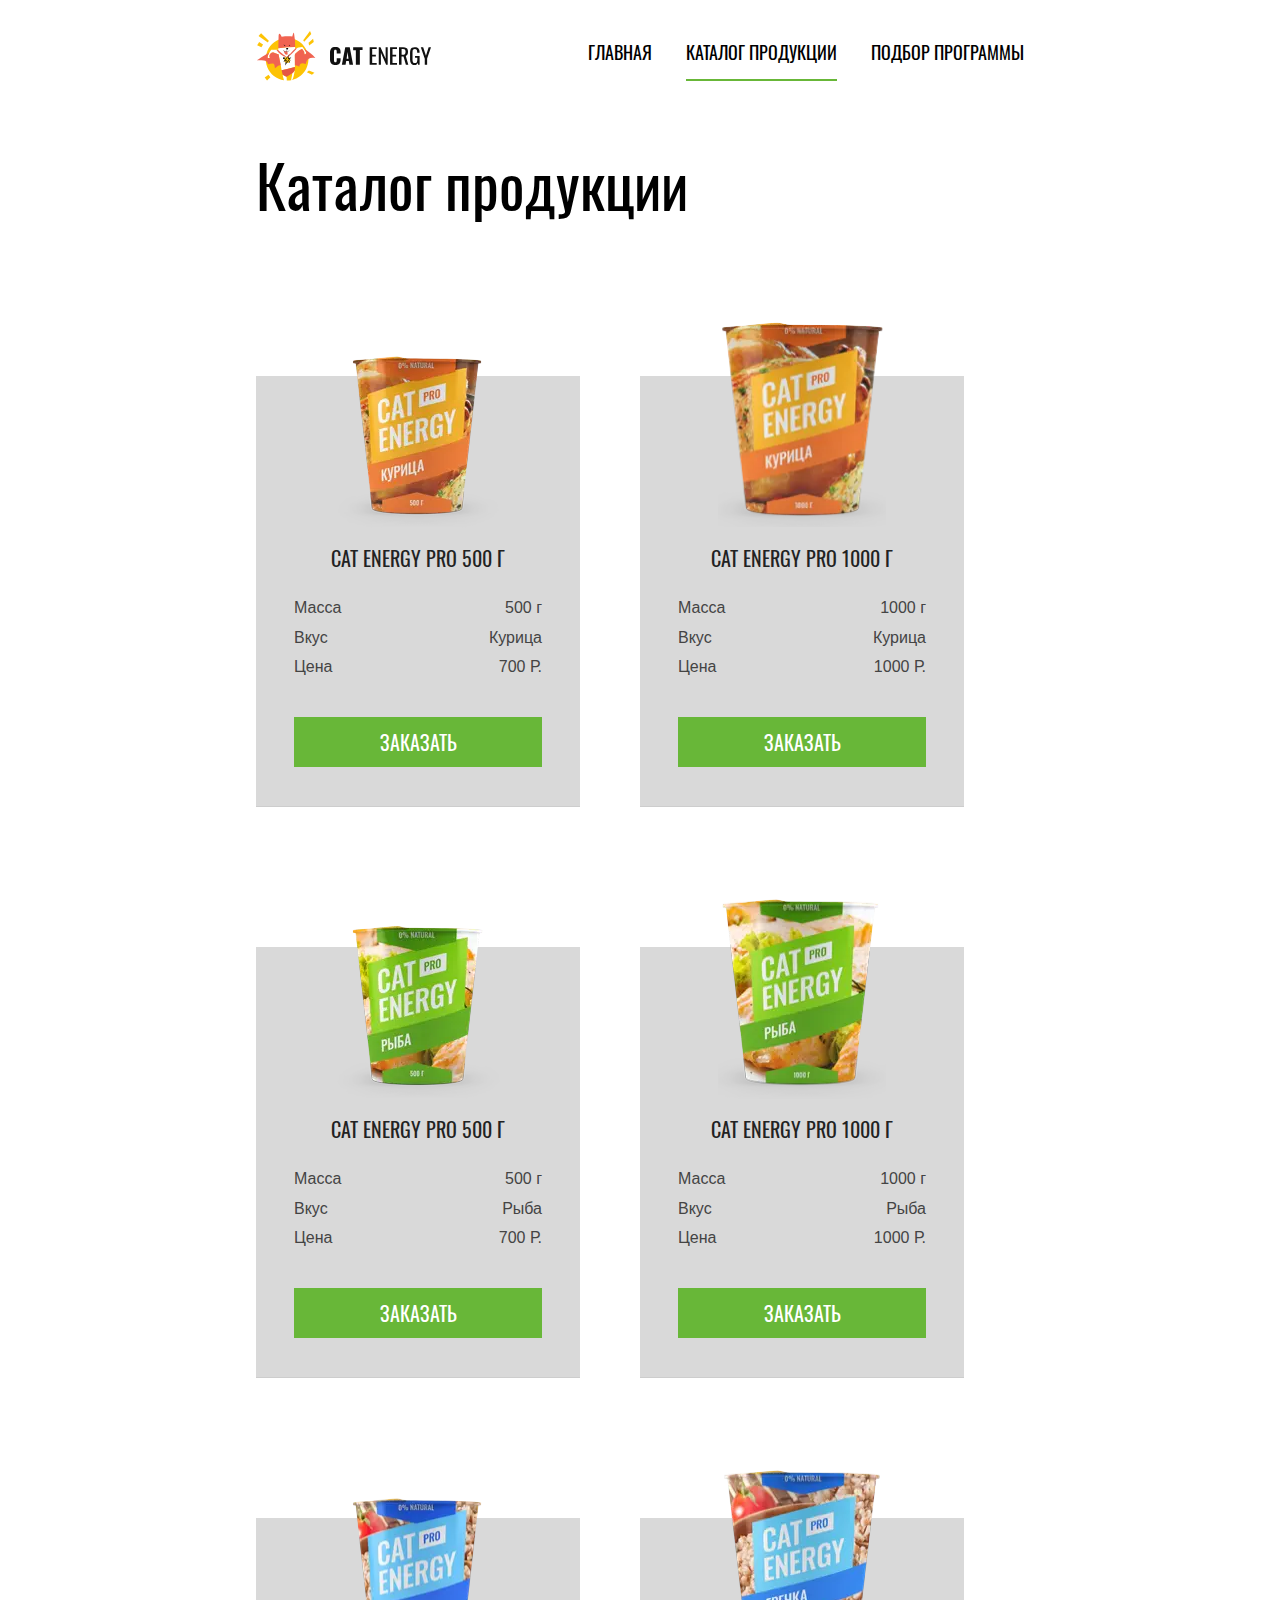
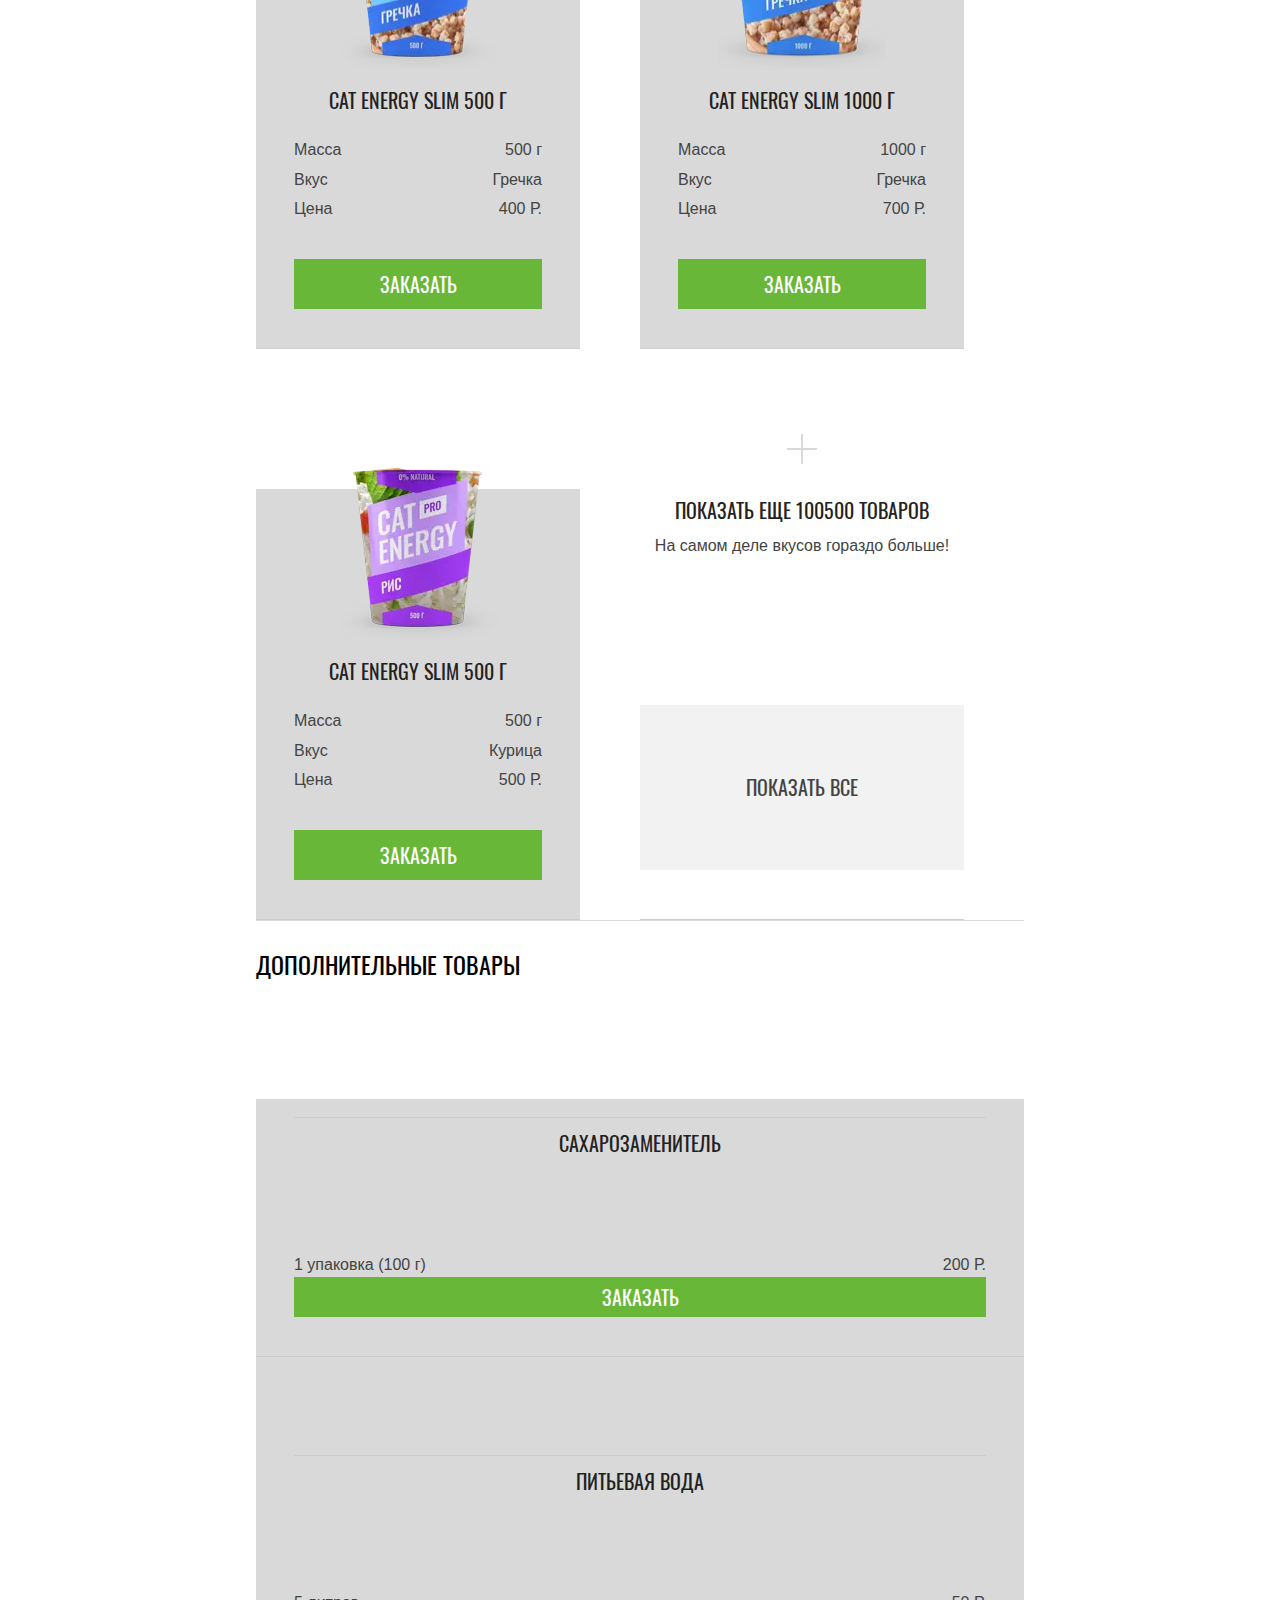
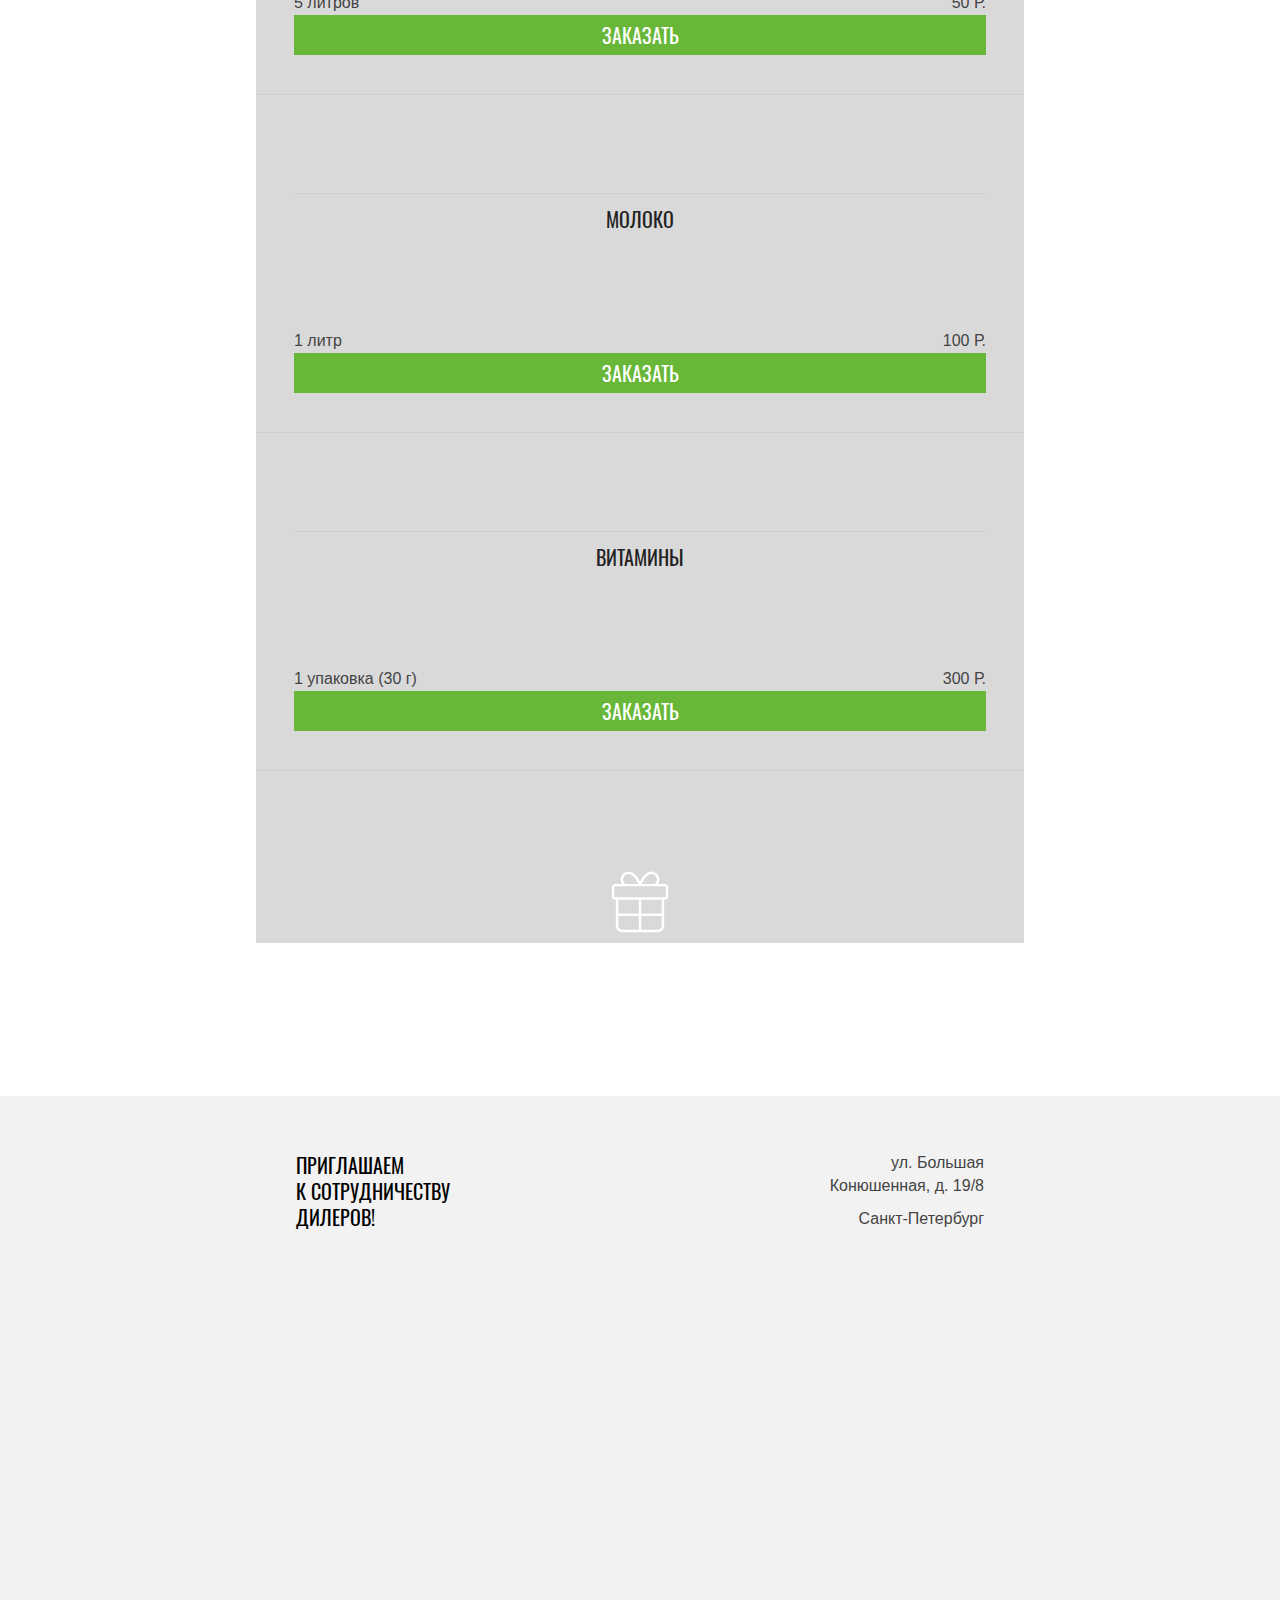
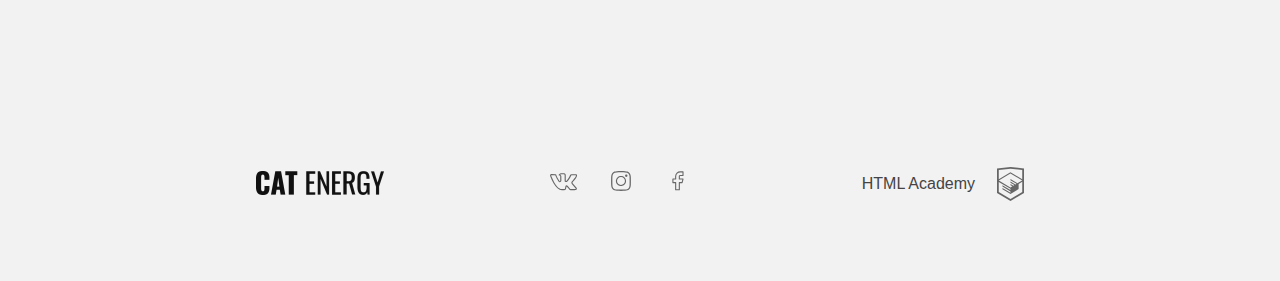
==== commit 76d9942f: "buid: catalog cards" ====
--- a/source/catalog.html
+++ b/source/catalog.html
@@ -75,8 +75,14 @@
             <li class="catalog__card card">
               <p class="card__title headline">Cat Energy PRO 500 г</p>
 
-              <img class="card__img" src="/img/chicken500.webp" width="140" height="112"
-                alt="Изображение Cat Energy PRO 500 г. со вкусом курицы.">
+              <picture>
+                <source media="(min-width: 768px)" srcset="/img/catalog/catalog-1-desktop.webp,
+                  /img/catalog/catalog-1-desktop@2x.webp 2x" width="161" height="172">
+
+                <img class="card__img" src="/img/catalog/mobile/catalog-1-desktop.webp"
+                  srcset="/img/catalog/mobile/catalog-1-desktop@2x.webp 2x" width="68" height="86"
+                  alt="Изображение Cat Energy PRO 500 г. со вкусом курицы.">
+              </picture>
 
               <dl class="card__characters">
                 <dt class="card__components card--mass text">Масса</dt>
@@ -95,29 +101,41 @@
 
             <li class="catalog__card card">
               <p class="card__title headline">Cat Energy PRO 1000 г</p>
-              <img class="card__img" src="/img/chicken1000.webp" width="140" height="112"
-                alt="Изображение Cat Energy PRO 1000 г. со вкусом курицы.">
-              <dl class="card__characters">
-                <div class="characters__mass characters__wrap">
-                  <dt class="card__components card--mass text">Масса</dt>
-                  <dd class="card__description card--mass text">1000 г</dd>
-                </div>
-                <div class="characters__taste characters__wrap">
-                  <dt class="card__components card--taste text">Вкус</dt>
-                  <dd class="card__description card--taste text">Курица</dd>
-                </div>
-                <div class="characters__price characters__wrap">
-                  <dt class="card__components text">Цена</dt>
-                  <dd class="card__description text">1000 Р.</dd>
-                </div>
+
+              <picture>
+                <source media="(min-width: 768px)" srcset="/img/catalog/catalog-2-desktop.webp,
+                  /img/catalog/catalog-2-desktop@2x.webp 2x" width="168" height="206">
+
+                <img class="card__img" src="/img/catalog/mobile/catalog-2-desktop.webp"
+                  srcset="/img/catalog/mobile/catalog-2-desktop@2x.webp 2x" width="84" height="101"
+                  alt="Изображение Cat Energy PRO 500 г. со вкусом курицы.">
+              </picture>
+
+              <dl class="card__characters">
+                <dt class="card__components card--mass text">Масса</dt>
+                <dd class="card__description card--mass text">1000 г</dd>
+
+                <dt class="card__components card--taste text">Вкус</dt>
+                <dd class="card__description card--taste text">Курица</dd>
+
+                <dt class="card__components text">Цена</dt>
+                <dd class="card__description text">1000 Р.</dd>
+
               </dl>
               <button class="card__button headline headline--white">Заказать</button>
             </li>
 
             <li class="catalog__card card">
               <p class="card__title headline">Cat Energy PRO 500 г</p>
-              <img class="card__img" src="/img/fish500.webp" width="140" height="112"
-                alt="Изображение Cat Energy PRO 500 г. со вкусом рыбы.">
+
+              <picture>
+                <source media="(min-width: 768px)" srcset="/img/catalog/catalog-3-desktop.webp,
+                  /img/catalog/catalog-3-desktop@2x.webp 2x" width="163" height="174">
+                <img class="card__img" src="/img/catalog/mobile/catalog-3-desktop.webp"
+                  srcset="/img/catalog/mobile/catalog-3-desktop@2x.webp 2x" width="68" height="78"
+                  alt="Изображение Cat Energy PRO 500 г. со вкусом курицы.">
+              </picture>
+
               <dl class="card__characters">
                 <dt class="card__components card--mass text">Масса</dt>
                 <dd class="card__description card--mass text">500 г</dd>
@@ -131,8 +149,17 @@
 
             <li class="catalog__card card">
               <p class="card__title headline">Cat Energy PRO 1000 г</p>
-              <img class="card__img" src="/img/fish1000.webp" width="140" height="112"
-                alt="Изображение Cat Energy PRO 1000 г. со вкусом рыбы.">
+
+
+              <picture>
+                <source media="(min-width: 768px)" srcset="/img/catalog/catalog-4-desktop.webp,
+                  /img/catalog/catalog-4-desktop@2x.webp 2x" width="168" height="200">
+                <img class="card__img" src="/img/catalog/mobile/catalog-4-desktop.webp"
+                  srcset="/img/catalog/mobile/catalog-4-desktop@2x.webp 2x" width="84" height="101"
+                  alt="Изображение Cat Energy PRO 500 г. со вкусом курицы.">
+              </picture>
+
+
               <dl class="card__characters">
                 <dt class="card__components card--mass text">Масса</dt>
                 <dd class="card__description card--mass text">1000 г</dd>
@@ -146,8 +173,15 @@
 
             <li class="catalog__card card">
               <p class="card__title headline">Cat Energy Slim 500 г</p>
-              <img class="card__img" src="/img/cereal500.webp" width="140" height="112"
-                alt="Изображение Cat Energy PRO 500 г. со вкусом гречки.">
+
+              <picture>
+                <source media="(min-width: 768px)" srcset="/img/catalog/catalog-5-desktop.webp,
+                  /img/catalog/catalog-5-desktop@2x.webp 2x" width="161" height="172">
+                <img class="card__img" src="/img/catalog/mobile/catalog-5-desktop.webp"
+                  srcset="/img/catalog/mobile/catalog-5-desktop@2x.webp 2x" width="68" height="78"
+                  alt="Изображение Cat Energy PRO 500 г. со вкусом курицы.">
+              </picture>
+
               <dl class="card__characters">
                 <dt class="card__components card--mass text">Масса</dt>
                 <dd class="card__description card--mass text">500 г</dd>
@@ -161,8 +195,15 @@
 
             <li class="catalog__card card">
               <p class="card__title headline">Cat Energy Slim 1000 г</p>
-              <img class="card__img" src="/img/cereal1000.webp" width="140" height="112"
-                alt="Изображение Cat Energy PRO 1000 г. со вкусом гречки.">
+
+              <picture>
+                <source media="(min-width: 768px)" srcset="/img/catalog/catalog-6-desktop.webp,
+                  /img/catalog/catalog-6-desktop@2x.webp 2x" width="168" height="200">
+                <img class="card__img" src="/img/catalog/mobile/catalog-6-desktop.webp"
+                  srcset="/img/catalog/mobile/catalog-6-desktop@2x.webp 2x" width="84" height="100"
+                  alt="Изображение Cat Energy PRO 500 г. со вкусом курицы.">
+              </picture>
+
               <dl class="card__characters">
                 <dt class="card__components card--mass text">Масса</dt>
                 <dd class="card__description card--mass text">1000 г</dd>
@@ -176,8 +217,15 @@
 
             <li class="catalog__card card">
               <p class="card__title headline">Cat Energy Slim 500 г</p>
-              <img class="card__img" src="/img/rice500.webp" width="140" height="112"
-                alt="Изображение Cat Energy PRO 500 г. со вкусом риса.">
+
+              <picture>
+                <source media="(min-width: 768px)" srcset="/img/catalog/catalog-7-desktop.webp,
+                  /img/catalog/catalog-7-desktop@2x.webp 2x" width="163" height="174">
+                <img class="card__img" src="/img/catalog/mobile/catalog-7-desktop.webp"
+                  srcset="/img/catalog/mobile/catalog-7-desktop@2x.webp 2x" width="72" height="84"
+                  alt="Изображение Cat Energy PRO 500 г. со вкусом курицы.">
+              </picture>
+
               <dl class="card__characters">
                 <dt class="card__components card--mass text">Масса</dt>
                 <dd class="card__description card--mass text">500 г</dd>
@@ -189,12 +237,12 @@
               <button class="card__button headline headline--white">Заказать</button>
             </li>
 
-            <li class="catalog__card catalog__more more">
+            <li class="catalog__more more">
               <div class="more__description">
                 <p class="card__title headline">Показать еще 100500 товаров</p>
-                <p class="more__subtitle text">На самом деле вкусов гораздо больше!</p>
+                <p class="card__characters more__subtitle text">На самом деле вкусов гораздо больше!</p>
               </div>
-              <button class="card__button headline headline--grey">Показать все</button>
+              <button class="more__button headline headline--grey">Показать все</button>
             </li>
           </ul>
 
@@ -239,6 +287,8 @@
             </li>
           </ul>
         </section>
+
+
         <article class="main__adv adv">
           <h2 class="visually-hidden">Реклама</h2>
           <p class="text">Закажите все и получите чехол для кота в подарок!</p>
@@ -252,7 +302,8 @@
       <div class="wrap location__wrap">
         <div class="location__invite invite location__invite">
           <p class="invite__headline headline">приглашаем <br> к сотрудничеству <br> дилеров!</p>
-          <address class="invite__text text">ул. Большая <br> Конюшенная, д.&nbsp;19/8 <br> <span>Санкт-Петербург</span>
+          <address class="invite__text text">ул. Большая <br> Конюшенная, д.&nbsp;19/8 <br>
+            <span>Санкт-Петербург</span>
           </address>
         </div>
       </div>
--- a/source/css/style.css
+++ b/source/css/style.css
@@ -2087,13 +2087,16 @@
 .catalog__cards {
   display: grid;
   grid-template-columns: 1fr;
+  grid-auto-rows: 190px;
   row-gap: 11px;
 }
 @media (min-width: 768px) {
   .catalog__cards {
     grid-template-columns: 324px 324px;
+    grid-auto-rows: 511px;
     row-gap: 60px;
     column-gap: 60px;
+    align-self: end;
   }
 }
 @media (min-width: 1300px) {
@@ -2102,49 +2105,6 @@
     row-gap: 64px;
     column-gap: 80px;
   }
-}
-
-.more {
-  text-align: center;
-  list-style: none;
-  display: grid;
-  grid-template-rows: auto 40px;
-  gap: 21px;
-  position: relative;
-  margin-top: 25px;
-  padding: 25px 0;
-}
-.more .card__title {
-  margin-top: 20px;
-  margin-bottom: 8px;
-}
-.more .card__title::before {
-  position: absolute;
-  content: "";
-  width: 30px;
-  height: 2px;
-  background-color: #d9d9d9;
-  left: calc(50% - 15px);
-  top: 10px;
-}
-.more .card__title::after {
-  position: absolute;
-  content: "";
-  width: 30px;
-  height: 2px;
-  background-color: #d9d9d9;
-  left: calc(50% - 15px);
-  top: 10px;
-  transform: rotate(90deg);
-}
-.more .more__subtitle {
-  margin: 0;
-}
-.more .headline--grey:hover {
-  background-color: #ebebeb;
-}
-.more .headline--grey:active {
-  color: rgba(212, 212, 212, 0.3);
 }
 
 .additional__title {
@@ -2219,7 +2179,6 @@
   grid-template-areas: "img title" "img characters" "button button";
   position: relative;
   padding: 8px 0 11px;
-  row-gap: 18px;
 }
 .card::before {
   content: "";
@@ -2233,17 +2192,23 @@
 @media (min-width: 768px) {
   .card {
     grid-template-columns: 1fr;
-    grid-template-rows: repeat(4, auto);
+    grid-template-rows: 234px auto auto auto;
     grid-template-areas: "img" "title" "characters" "button";
     padding: 0 38px 40px;
+    row-gap: 0;
   }
   .card::before {
-    bottom: 0;
+    top: 80px;
     left: 0;
     height: 430px;
     width: 100%;
     background-color: #d9d9d9;
     z-index: -1;
+  }
+}
+@media (min-width: 1300px) {
+  .card {
+    grid-template-rows: 242px auto auto auto;
   }
 }
 
@@ -2261,60 +2226,133 @@
     align-self: center;
     font-size: 20px;
     line-height: 120%;
+    margin-bottom: 21px;
   }
 }
 @media (min-width: 1300px) {
   .card__title {
     line-height: 105%;
-  }
-}
-
-.card__img {
+    margin-bottom: 21px;
+  }
+}
+
+.card picture {
   align-self: center;
   text-align: center;
   grid-area: img;
 }
-
+@media (min-width: 768px) {
+  .card picture {
+    align-self: end;
+  }
+}
 .card__characters {
   display: grid;
   grid-template-rows: auto auto auto;
+  grid-template-columns: 1fr;
   gap: 2px;
   grid-area: characters;
   color: #444444;
   font-size: 12px;
   line-height: 133%;
+  margin-bottom: 22px;
 }
 @media (min-width: 768px) {
   .card__characters {
     font-size: 16px;
     line-height: 100%;
-  }
-}
-
-.characters__wrap {
-  display: inline-flex;
-  position: relative;
-}
-.characters__wrap::before {
-  position: absolute;
-  content: "";
-  height: 1px;
-  background-color: #cdcdcd;
-  bottom: 0;
-  left: 0;
-  width: 100%;
+    margin-bottom: 34px;
+  }
+  .card__characters::before {
+    position: absolute;
+    content: "";
+    height: 1px;
+    background-color: #cdcdcd;
+    bottom: 0;
+    left: 0;
+    width: 100%;
+  }
+}
+.card__characters .card--mass {
+  grid-row: 1/2;
+}
+.card__characters .card--taste {
+  grid-row: 2/3;
+}
+.card__characters .card--price {
+  grid-row: 3/4;
+}
+
+.card__description {
+  text-align: right;
 }
 
 .card__button {
   border: none;
   grid-area: button;
   background-color: #68b738;
+  padding-top: 10px;
+  padding-bottom: 10px;
 }
 .card__button:hover {
   background-color: #5eaa2f;
 }
 .card__button:active {
   color: rgba(255, 255, 255, 0.6);
+}
+
+.catalog__more {
+  display: grid;
+  grid-template-columns: 1fr;
+  grid-template-rows: repeat(2, auto);
+  text-align: center;
+  list-style: none;
+  margin-top: 25px;
+  padding: 0;
+  padding-bottom: 50px;
+  position: relative;
+}
+.catalog__more__description {
+  margin: 0;
+  padding: 0;
+}
+.catalog__more .card__title {
+  text-align: center;
+  padding-top: 53px;
+  margin-bottom: 8px;
+}
+.catalog__more .card__title::before {
+  position: absolute;
+  content: "";
+  width: 30px;
+  height: 2px;
+  background-color: #d9d9d9;
+  left: calc(50% - 15px);
+  top: 14px;
+}
+.catalog__more .card__title::after {
+  position: absolute;
+  content: "";
+  width: 30px;
+  height: 2px;
+  background-color: #d9d9d9;
+  left: calc(50% - 15px);
+  top: 14px;
+  transform: rotate(90deg);
+}
+.catalog__more .more__subtitle {
+  margin-bottom: 21px;
+}
+.catalog__more .headline--grey:hover {
+  background-color: #ebebeb;
+}
+.catalog__more .headline--grey:active {
+  color: rgba(212, 212, 212, 0.3);
+}
+.catalog__more .more__button {
+  grid-row: -1/-2;
+  padding-top: 10px;
+  padding-bottom: 10px;
 }
 
 body {
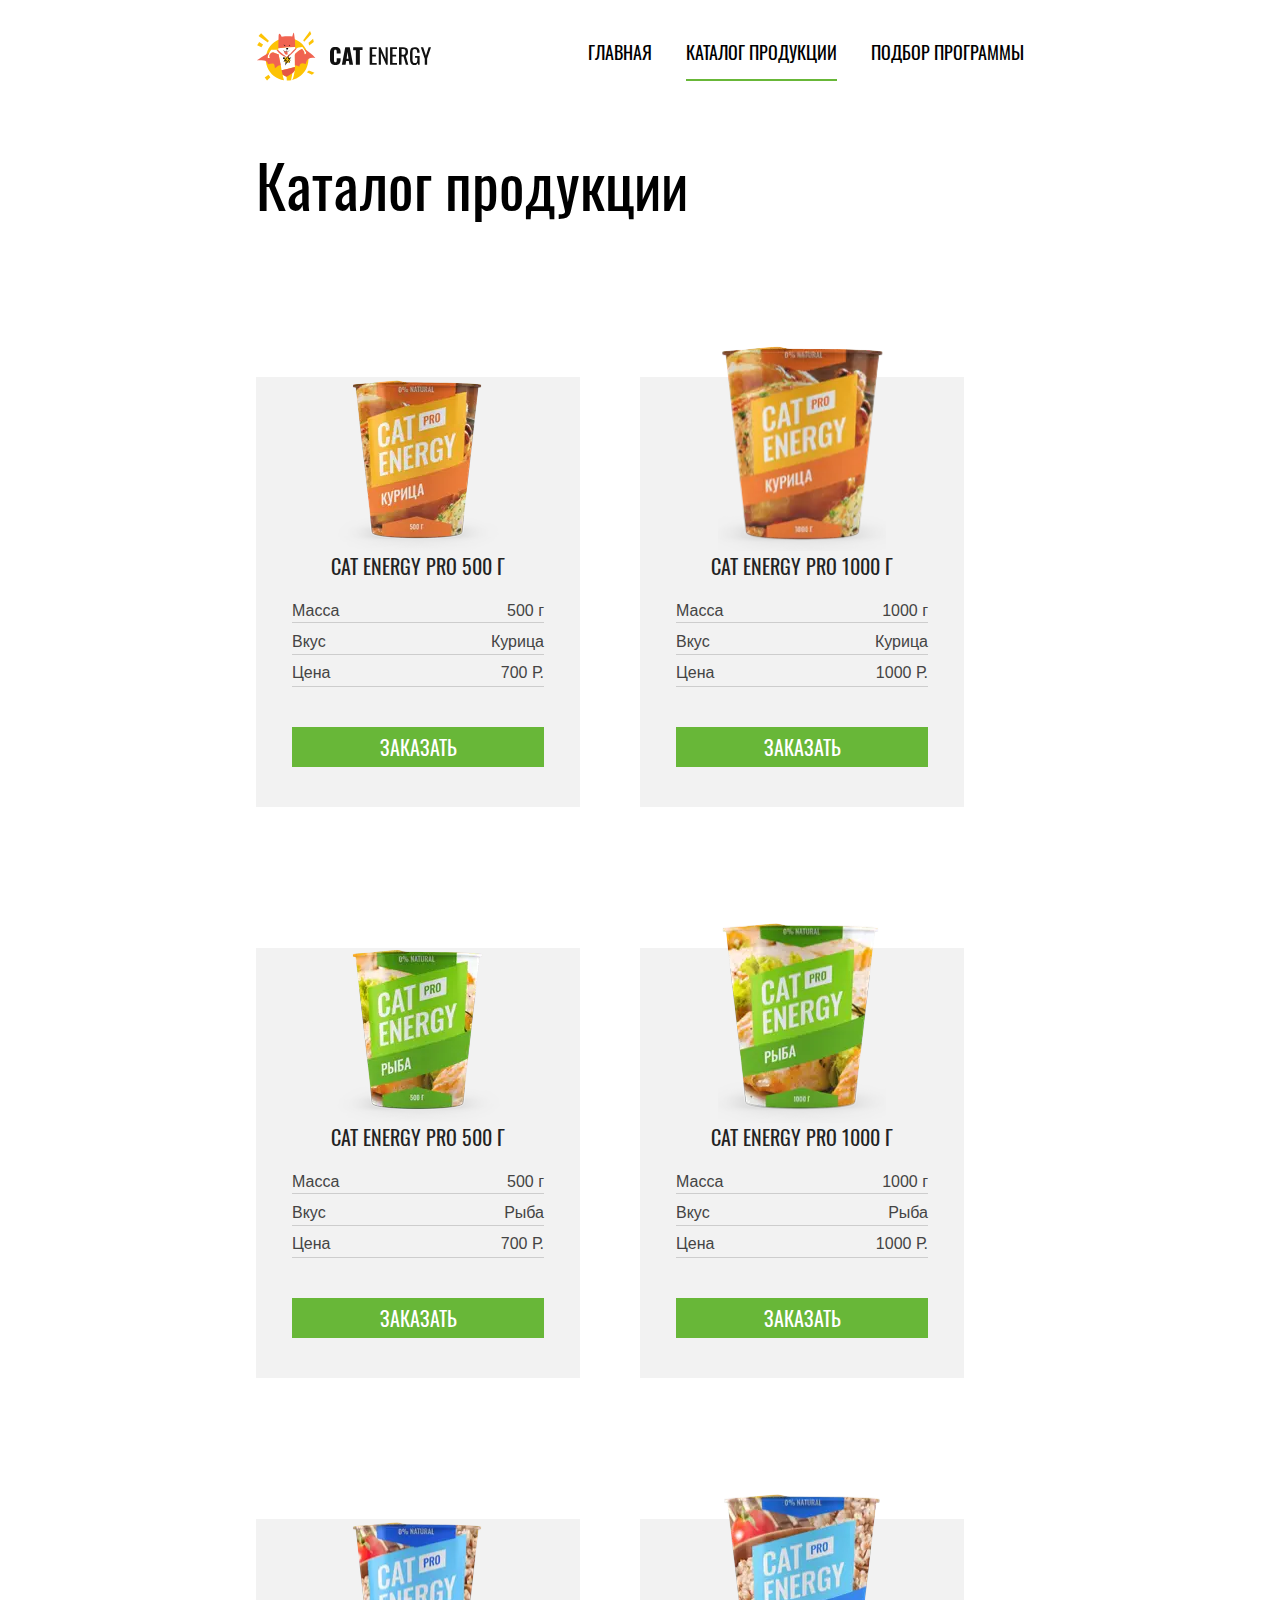
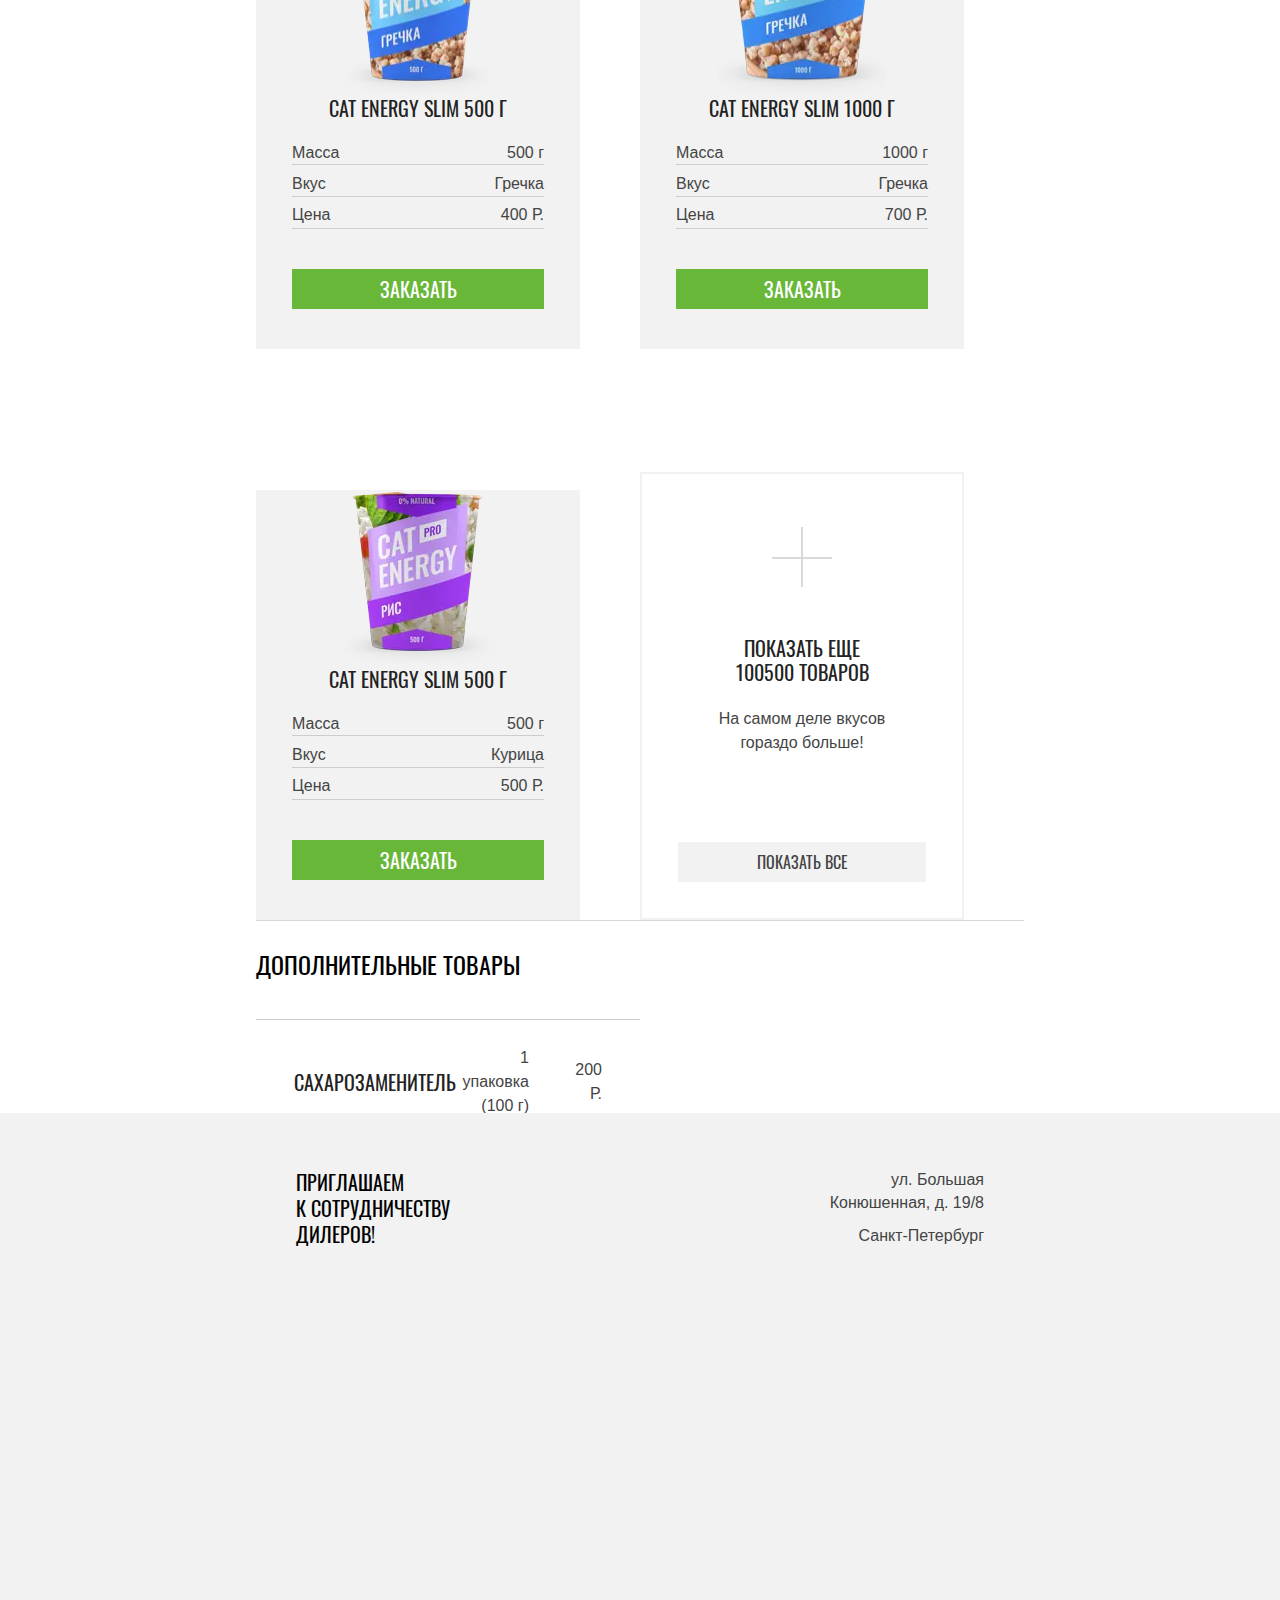
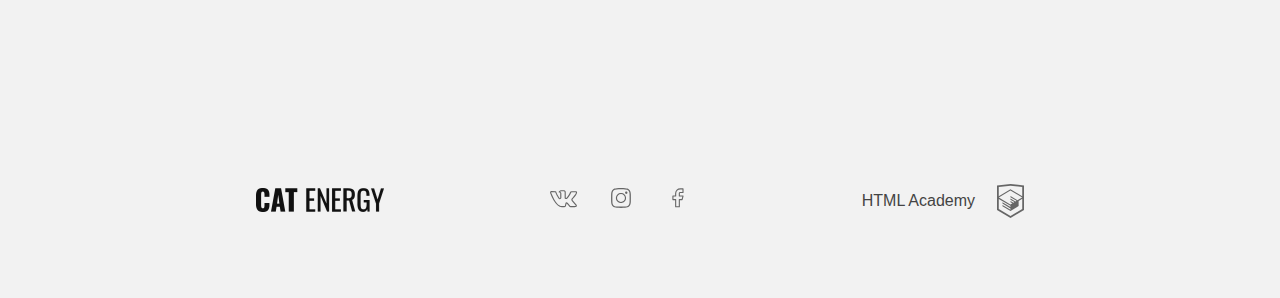
==== commit ceae5af7: "build: more-cards completed" ====
--- a/source/catalog.html
+++ b/source/catalog.html
@@ -238,11 +238,9 @@
             </li>
 
             <li class="catalog__more more">
-              <div class="more__description">
-                <p class="card__title headline">Показать еще 100500 товаров</p>
-                <p class="card__characters more__subtitle text">На самом деле вкусов гораздо больше!</p>
-              </div>
-              <button class="more__button headline headline--grey">Показать все</button>
+              <p class="card__title more__title headline">Показать еще 100500 товаров</p>
+              <p class="more__subtitle text">На самом деле вкусов гораздо больше!</p>
+              <a href="#" class="more__button headline headline--grey">Показать все</a>
             </li>
           </ul>
 
@@ -252,47 +250,56 @@
 
         <section class="main__additional additional">
           <h2 class="additional__title subject">Дополнительные товары</h2>
-          <ul class="additional__cards cards">
-            <li class="additional__card card">
-              <p class="card__title headline">Сахарозаменитель</p>
-              <dl class="card__characters">
-                <dt class="card__components text">1 упаковка (100 г)</dt>
-                <dd class="card__description text">200 Р.</dd>
-              </dl>
-              <button class="card__button button--grey headline headline--white">Заказать</button>
-            </li>
-            <li class="additional__card card">
-              <p class="card__title headline">Питьевая вода</p>
-              <dl class="card__characters">
-                <dt class="card__components text">5 литров</dt>
-                <dd class="card__description text">50 Р.</dd>
-              </dl>
-              <button class="card__button headline headline--white">Заказать</button>
-            </li>
-            <li class="additional__card card">
-              <p class="card__title headline">Молоко</p>
-              <dl class="card__characters">
-                <dt class="card__components text">1 литр</dt>
-                <dd class="card__description text">100 Р.</dd>
-              </dl>
-              <button class="card__button headline headline--white">Заказать</button>
-            </li>
-            <li class="additional__card card">
-              <p class="card__title headline">Витамины</p>
-              <dl class="card__characters">
-                <dt class="card__components text">1 упаковка (30 г)</dt>
-                <dd class="card__description text">300 Р.</dd>
-              </dl>
-              <button class="card__button headline headline--white">Заказать</button>
-            </li>
-          </ul>
+
+          <div class="additional__wrap">
+
+            <ul class="additional__cards">
+              <li class="additional__card">
+                <p class="card__title add__title headline">Сахарозаменитель</p>
+                <dl class="add__characters">
+                  <dt class="card__components text">1 упаковка (100 г)</dt>
+                  <dd class="card__description text">200 Р.</dd>
+                </dl>
+                <button class="card__button add__button button--grey headline headline--white">Заказать</button>
+              </li>
+
+              <li class="additional__card">
+                <p class="card__title add__title headline">Питьевая вода</p>
+                <dl class="add__characters">
+                  <dt class="card__components text">5 литров</dt>
+                  <dd class="card__description text">50 Р.</dd>
+                </dl>
+                <button class="card__button add__button button--grey headline headline--white">Заказать</button>
+              </li>
+
+              <li class="additional__card">
+                <p class="card__title add__title headline">Молоко</p>
+                <dl class="add__characters">
+                  <dt class="card__components text">1 литр</dt>
+                  <dd class="card__description text">100 Р.</dd>
+                </dl>
+                <button class="card__button add__button button--grey headline headline--white">Заказать</button>
+              </li>
+
+              <li class="additional__card">
+                <p class="card__title add__title headline">Витамины</p>
+                <dl class="add__characters">
+                  <dt class="card__components text">1 упаковка (30 г)</dt>
+                  <dd class="card__description text">300 Р.</dd>
+                </dl>
+                <button class="card__button add__button button--grey headline headline--white">Заказать</button>
+              </li>
+            </ul>
+
+            <article class="main__adv adv">
+              <h2 class="visually-hidden">Реклама</h2>
+              <p class="text">Закажите все и получите чехол для кота в подарок!</p>
+            </article>
+
+          </div>
         </section>
 
 
-        <article class="main__adv adv">
-          <h2 class="visually-hidden">Реклама</h2>
-          <p class="text">Закажите все и получите чехол для кота в подарок!</p>
-        </article>
       </div>
 
     </div>
--- a/source/css/style.css
+++ b/source/css/style.css
@@ -2107,39 +2107,6 @@
   }
 }
 
-.additional__title {
-  padding-top: 25px;
-  margin-bottom: 36px;
-  border-top: solid 1px #d9d9d9;
-}
-.additional__cards {
-  display: grid;
-}
-.additional__card {
-  display: grid;
-  grid-template-columns: 1fr;
-  grid-template-rows: auto auto 40px;
-  gap: 13px;
-  padding: 13px 0;
-  margin: 0;
-}
-.additional__card .card__title {
-  grid-row: 1/2;
-  padding-top: 13px;
-  margin: 0;
-  border-top: 1px solid #cdcdcd;
-}
-.additional__card .card__characters {
-  display: flex;
-  justify-content: space-between;
-  margin: 0;
-  padding: 0;
-}
-.additional__card__button {
-  grid-row: 3/4;
-  border: none;
-}
-
 .adv {
   margin-top: 35px;
   height: 290px;
@@ -2178,37 +2145,46 @@
   grid-template-rows: repeat(3, auto);
   grid-template-areas: "img title" "img characters" "button button";
   position: relative;
-  padding: 8px 0 11px;
-}
-.card::before {
-  content: "";
-  position: absolute;
-  width: 100%;
-  bottom: -11px;
-  left: 0;
-  height: 1px;
-  background-color: #d9d9d9;
+  padding: 11px 0 14px;
+  box-sizing: border-box;
+  align-self: end;
 }
 @media (min-width: 768px) {
   .card {
     grid-template-columns: 1fr;
     grid-template-rows: 234px auto auto auto;
     grid-template-areas: "img" "title" "characters" "button";
-    padding: 0 38px 40px;
+    padding: 0 36px 40px;
     row-gap: 0;
   }
+}
+@media (min-width: 1300px) {
+  .card {
+    grid-template-rows: 242px auto auto auto;
+  }
+}
+@media (max-width: 768px) {
   .card::before {
-    top: 80px;
+    content: "";
+    position: absolute;
+    width: 100%;
+    bottom: -11px;
     left: 0;
+    height: 1px;
+    background-color: #d9d9d9;
+  }
+}
+@media (min-width: 768px) {
+  .card::before {
+    content: "";
+    position: absolute;
+    bottom: 0;
+    left: 0;
+    right: 0;
     height: 430px;
     width: 100%;
-    background-color: #d9d9d9;
+    background-color: #f2f2f2;
     z-index: -1;
-  }
-}
-@media (min-width: 1300px) {
-  .card {
-    grid-template-rows: 242px auto auto auto;
   }
 }
 
@@ -2216,9 +2192,10 @@
   font-size: 16px;
   line-height: 125%;
   margin-bottom: 18px;
-  margin-top: 11px;
+  margin-top: 0;
   color: #222222;
   grid-area: title;
+  align-self: end;
 }
 @media (min-width: 768px) {
   .card__title {
@@ -2256,21 +2233,24 @@
   font-size: 12px;
   line-height: 133%;
   margin-bottom: 22px;
+  position: relative;
 }
 @media (min-width: 768px) {
   .card__characters {
     font-size: 16px;
     line-height: 100%;
-    margin-bottom: 34px;
+    margin-bottom: 42px;
+    gap: 7px;
   }
   .card__characters::before {
     position: absolute;
     content: "";
     height: 1px;
     background-color: #cdcdcd;
-    bottom: 0;
+    bottom: 30px;
     left: 0;
     width: 100%;
+    box-shadow: #cdcdcd 0px 32px, #cdcdcd 0px -32px;
   }
 }
 .card__characters .card--mass {
@@ -2293,6 +2273,7 @@
   background-color: #68b738;
   padding-top: 10px;
   padding-bottom: 10px;
+  align-self: end;
 }
 .card__button:hover {
   background-color: #5eaa2f;
@@ -2304,55 +2285,186 @@
 .catalog__more {
   display: grid;
   grid-template-columns: 1fr;
-  grid-template-rows: repeat(2, auto);
+  grid-template-rows: repeat(3, auto);
+  grid-template-areas: "more__title" "more__subtitle" "more__button";
   text-align: center;
   list-style: none;
   margin-top: 25px;
   padding: 0;
-  padding-bottom: 50px;
   position: relative;
-}
-.catalog__more__description {
-  margin: 0;
-  padding: 0;
-}
-.catalog__more .card__title {
+  box-sizing: border-box;
+}
+@media (min-width: 768px) {
+  .catalog__more {
+    padding: 53px 36px 36px 36px;
+    align-self: end;
+    border: 2px solid #f2f2f2;
+    margin-top: 0;
+  }
+}
+@media (min-width: 1300px) {
+  .catalog__more {
+    padding: 51px 36px 41px 36px;
+  }
+}
+@media (max-width: 768px) {
+  .catalog__more::before {
+    content: "";
+    position: absolute;
+    width: 100%;
+    bottom: -25px;
+    left: 0;
+    height: 1px;
+    background-color: #d9d9d9;
+  }
+}
+
+.more__title {
   text-align: center;
   padding-top: 53px;
   margin-bottom: 8px;
-}
-.catalog__more .card__title::before {
+  grid-area: more__title;
+  align-self: end;
+  position: relative;
+}
+.more__title::before {
+  position: absolute;
+  content: "";
+  width: 2px;
+  height: 30px;
+  background-color: #d9d9d9;
+  left: 50%;
+  top: 0;
+  transform: translateX(-50%);
+}
+.more__title::after {
   position: absolute;
   content: "";
   width: 30px;
   height: 2px;
   background-color: #d9d9d9;
-  left: calc(50% - 15px);
+  left: 50%;
   top: 14px;
-}
-.catalog__more .card__title::after {
-  position: absolute;
-  content: "";
-  width: 30px;
-  height: 2px;
-  background-color: #d9d9d9;
-  left: calc(50% - 15px);
-  top: 14px;
-  transform: rotate(90deg);
-}
-.catalog__more .more__subtitle {
+  transform: translateX(-50%);
+}
+@media (min-width: 768px) {
+  .more__title {
+    padding: 109px 54px 0px;
+    margin-bottom: 23px;
+  }
+  .more__title::before {
+    height: 60px;
+  }
+  .more__title::after {
+    width: 60px;
+    top: 30px;
+  }
+}
+@media (min-width: 1300px) {
+  .more__title {
+    padding: 109px 17px 23px;
+    margin-bottom: 0;
+  }
+}
+
+.more__subtitle {
+  grid-area: more__subtitle;
+  margin-top: 0;
   margin-bottom: 21px;
 }
-.catalog__more .headline--grey:hover {
-  background-color: #ebebeb;
-}
-.catalog__more .headline--grey:active {
-  color: rgba(212, 212, 212, 0.3);
-}
-.catalog__more .more__button {
-  grid-row: -1/-2;
+@media (min-width: 768px) {
+  .more__subtitle {
+    padding: 0 40px 0px;
+    margin-bottom: 87px;
+  }
+}
+@media (min-width: 1300px) {
+  .more__subtitle {
+    padding-left: 0;
+    padding-right: 0;
+  }
+}
+
+.more__button {
+  grid-area: more__button;
   padding-top: 10px;
   padding-bottom: 10px;
+  box-sizing: border-box;
+  font-size: 16px;
+  line-height: 125%;
+}
+.more__button:hover {
+  background-color: #ebebeb;
+}
+.more__button:active {
+  color: rgba(212, 212, 212, 0.3);
+}
+
+.additional {
+  background-color: #fff;
+}
+.additional__title {
+  padding-top: 25px;
+  margin-bottom: 36px;
+  border-top: solid 1px #d9d9d9;
+}
+.additional__cards {
+  display: grid;
+  grid-template-columns: 1fr;
+  clear: both;
+}
+.additional__card {
+  display: grid;
+  grid-template-columns: 1fr;
+  row-gap: 14px;
+  padding: 13px 0 20px;
+  margin: 0;
+  border-top: 1px solid #cdcdcd;
+  border-bottom: 1px solid #cdcdcd;
+  grid-template-areas: "add-title" "add-characters" "add-button";
+}
+@media (min-width: 768px) {
+  .additional__card {
+    padding: 26px 38px 28px;
+    row-gap: 25px;
+    grid-template-columns: repeat(2, 1fr);
+    grid-template-areas: "add-title add-characters" "add-button add-button";
+  }
+}
+@media (min-width: 1300px) {
+  .additional__card {
+    grid-template-columns: repeat(3, 1fr);
+    grid-template-areas: "add-title add-characters add-button";
+  }
+}
+.additional__card .add__title {
+  margin: 0;
+  grid-area: add-title;
+  align-self: center;
+  text-align: left;
+}
+.additional__card .add__characters {
+  display: flex;
+  justify-content: space-between;
+  margin: 0;
+  padding: 0;
+  grid-area: add-characters;
+  align-items: center;
+}
+@media (min-width: 768px) {
+  .additional__card .add__characters {
+    display: grid;
+    grid-template-columns: repeat(2, 1fr);
+    row-gap: 48px;
+    text-align: right;
+  }
+}
+.additional__card .add__characters::before {
+  display: none;
+}
+.additional__card .add__button {
+  border: none;
+  grid-area: add-button;
 }
 
 body {
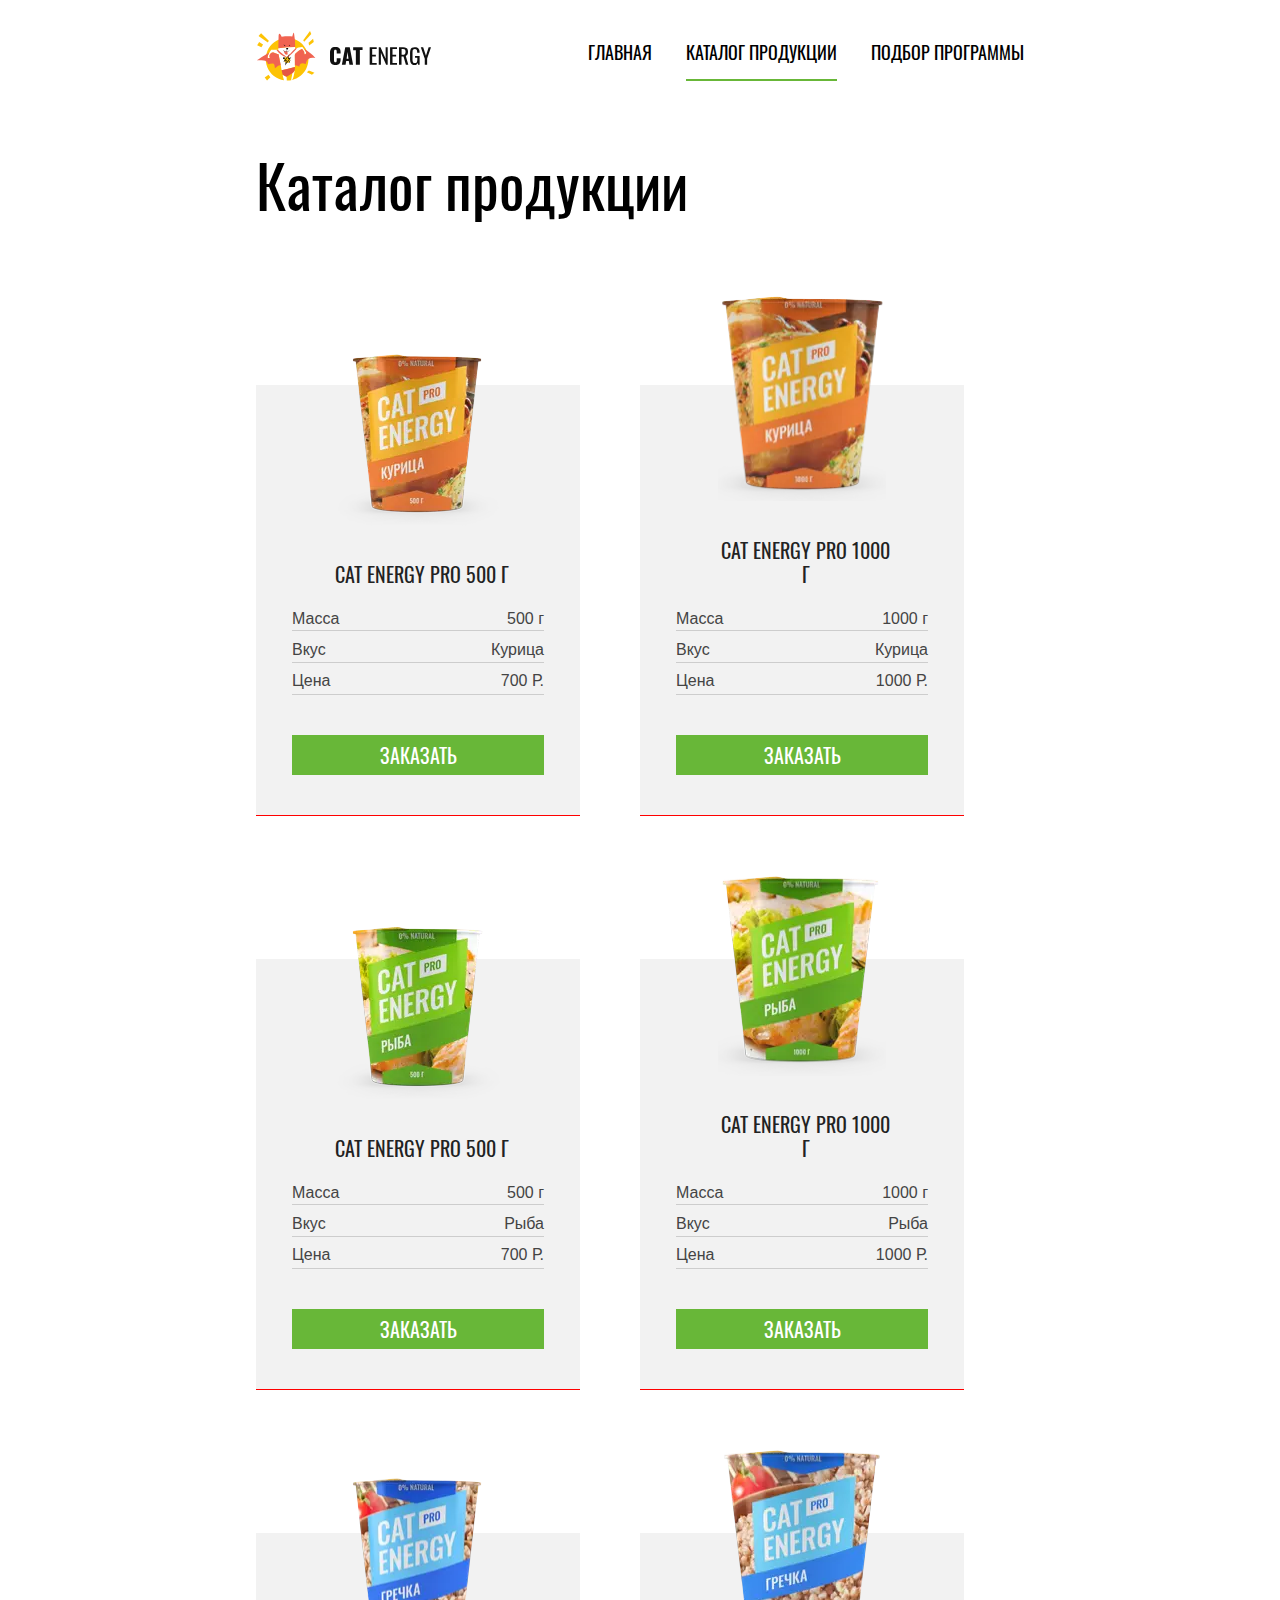
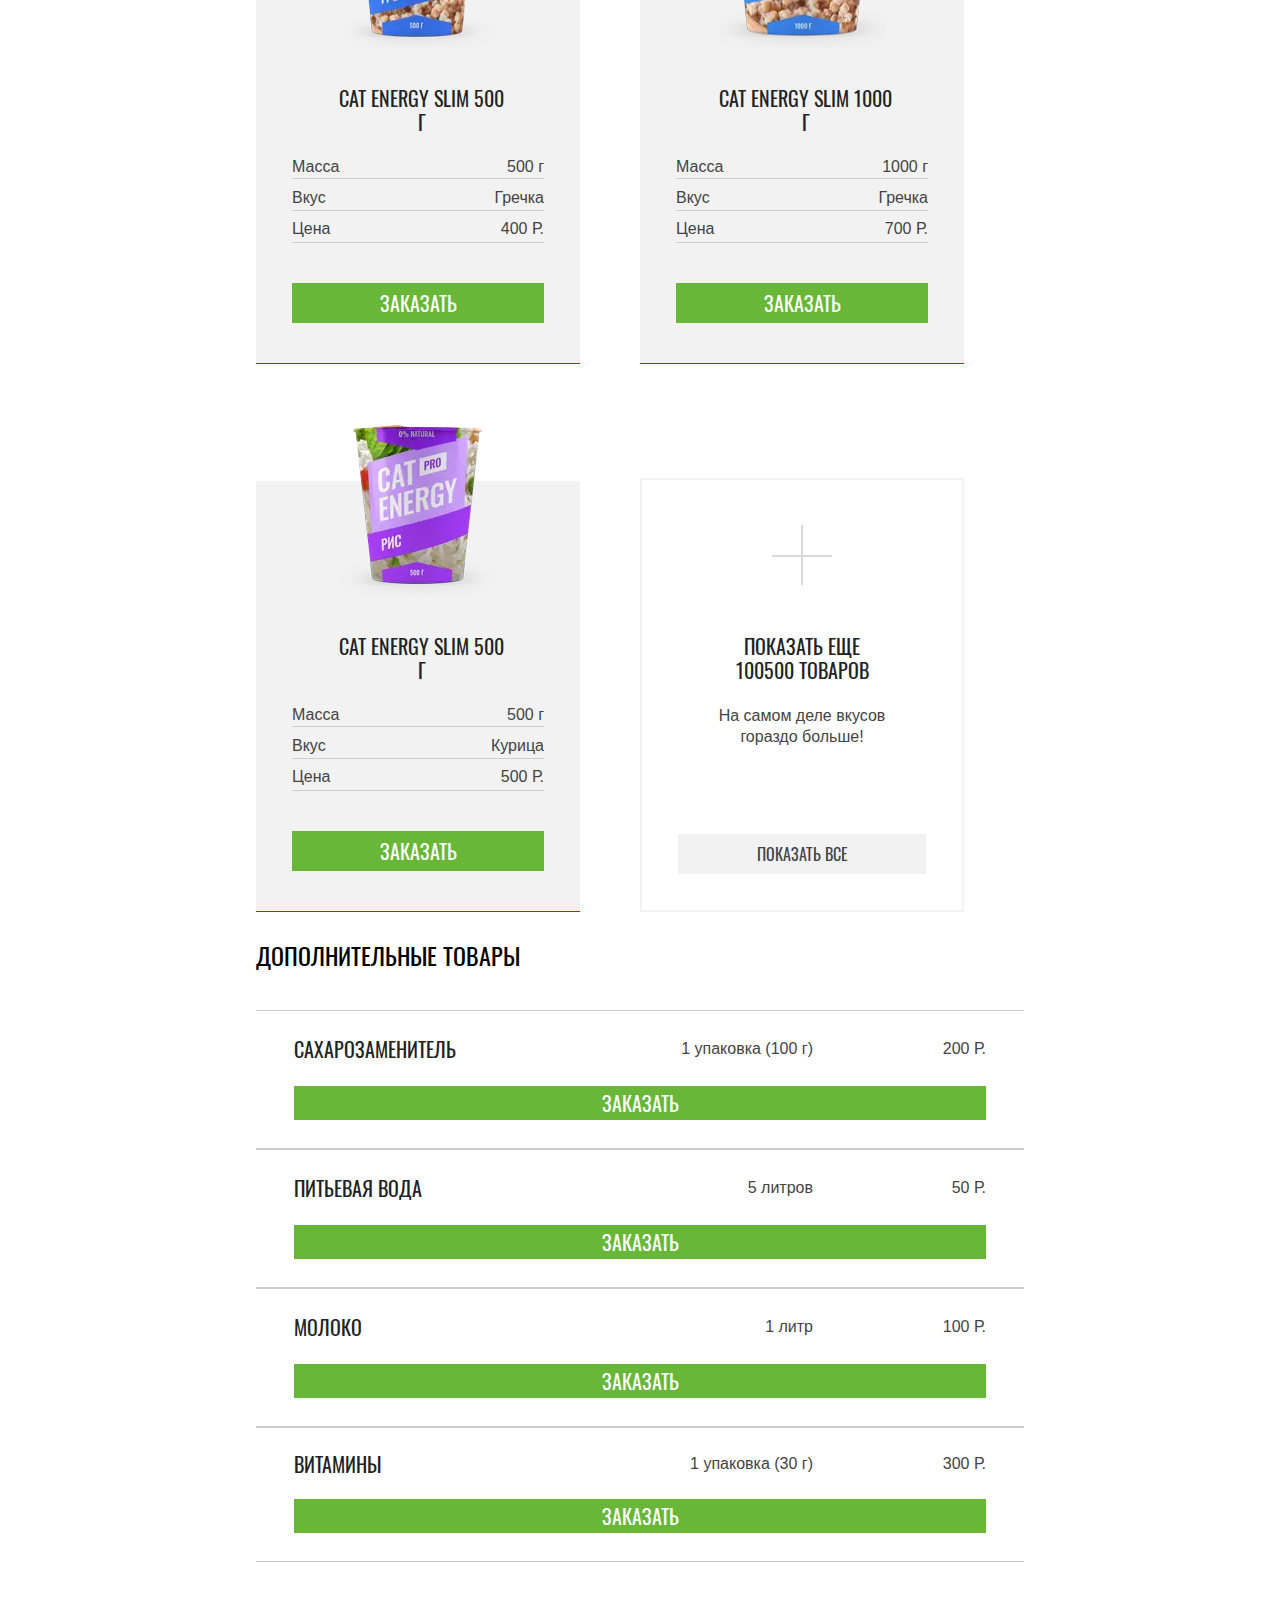
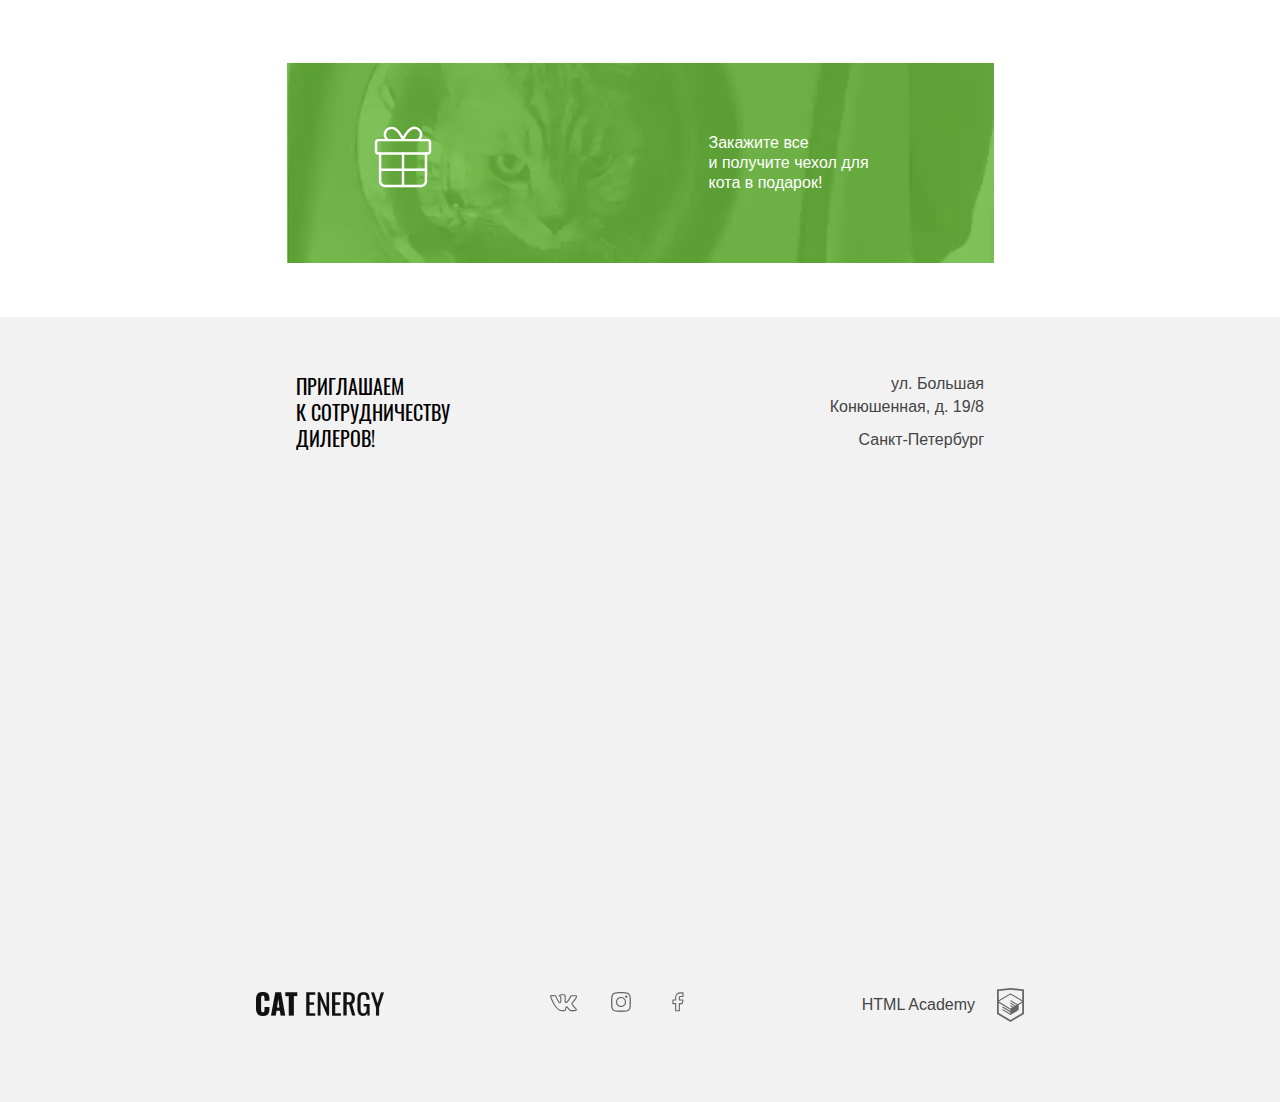
==== commit 1a65fc8f: "build: catalog completed" ====
--- a/source/catalog.html
+++ b/source/catalog.html
@@ -284,24 +284,22 @@
               <li class="additional__card">
                 <p class="card__title add__title headline">Витамины</p>
                 <dl class="add__characters">
-                  <dt class="card__components text">1 упаковка (30 г)</dt>
-                  <dd class="card__description text">300 Р.</dd>
+                  <dt class="text card__components add__components">1 упаковка (30 г)</dt>
+                  <dd class="text card__description add__description">300 Р.</dd>
                 </dl>
                 <button class="card__button add__button button--grey headline headline--white">Заказать</button>
               </li>
             </ul>
 
-            <article class="main__adv adv">
-              <h2 class="visually-hidden">Реклама</h2>
-              <p class="text">Закажите все и получите чехол для кота в подарок!</p>
-            </article>
-
+
+            <div class="banner">
+              <p class="banner__text">Закажите все <br> и получите чехол для <br> кота в
+                подарок!</p>
+            </div>
           </div>
-        </section>
-
-
-      </div>
-
+
+      </div>
+      </section>
     </div>
 
     <section class="main__location location main__location--grey">
--- a/source/css/style.css
+++ b/source/css/style.css
@@ -2068,8 +2068,6 @@
 .catalog__title {
   padding-top: 27px;
   padding-bottom: 41px;
-  border-top: solid 1px #d9d9d9;
-  border-bottom: solid 1px #d9d9d9;
 }
 @media (min-width: 768px) {
   .catalog__title {
@@ -2087,13 +2085,13 @@
 .catalog__cards {
   display: grid;
   grid-template-columns: 1fr;
-  grid-auto-rows: 190px;
-  row-gap: 11px;
+  grid-auto-rows: auto;
+  row-gap: 0px;
 }
 @media (min-width: 768px) {
   .catalog__cards {
     grid-template-columns: 324px 324px;
-    grid-auto-rows: 511px;
+    grid-auto-rows: auto;
     row-gap: 60px;
     column-gap: 60px;
     align-self: end;
@@ -2105,38 +2103,6 @@
     row-gap: 64px;
     column-gap: 80px;
   }
-}
-
-.adv {
-  margin-top: 35px;
-  height: 290px;
-  position: relative;
-}
-.adv::after {
-  position: absolute;
-  content: "";
-  background-image: url(/img/icon/icon_gift.svg);
-  background-repeat: no-repeat;
-  width: 78px;
-  height: 80px;
-  top: 59px;
-  left: calc(50% - 39px);
-}
-.adv::before {
-  position: absolute;
-  content: "";
-  background-image: url(/img/catalog__adv.webp);
-  background-repeat: no-repeat;
-  width: 100%;
-  height: 290px;
-  top: 0;
-  left: 0;
-}
-.adv .text {
-  font-family: "Arial";
-  text-align: center;
-  color: #ffffff;
-  padding: 186px 59px 43px;
 }
 
 .card {
@@ -2145,33 +2111,23 @@
   grid-template-rows: repeat(3, auto);
   grid-template-areas: "img title" "img characters" "button button";
   position: relative;
-  padding: 11px 0 14px;
   box-sizing: border-box;
   align-self: end;
+  border-bottom: 1px solid red;
+  padding: 19px 0 14px;
 }
 @media (min-width: 768px) {
   .card {
     grid-template-columns: 1fr;
-    grid-template-rows: 234px auto auto auto;
+    grid-template-rows: repeat(4, auto);
     grid-template-areas: "img" "title" "characters" "button";
     padding: 0 36px 40px;
-    row-gap: 0;
   }
 }
 @media (min-width: 1300px) {
   .card {
     grid-template-rows: 242px auto auto auto;
-  }
-}
-@media (max-width: 768px) {
-  .card::before {
-    content: "";
-    position: absolute;
-    width: 100%;
-    bottom: -11px;
-    left: 0;
-    height: 1px;
-    background-color: #d9d9d9;
+    padding: 0 38px 40px;
   }
 }
 @media (min-width: 768px) {
@@ -2194,6 +2150,7 @@
   margin-bottom: 18px;
   margin-top: 0;
   color: #222222;
+  padding-right: 64px;
   grid-area: title;
   align-self: end;
 }
@@ -2204,12 +2161,16 @@
     font-size: 20px;
     line-height: 120%;
     margin-bottom: 21px;
+    padding-right: 35px;
+    padding-left: 42px;
   }
 }
 @media (min-width: 1300px) {
   .card__title {
     line-height: 105%;
     margin-bottom: 21px;
+    padding-right: 15px;
+    padding-left: 20px;
   }
 }
 
@@ -2221,6 +2182,12 @@
 @media (min-width: 768px) {
   .card picture {
     align-self: end;
+    margin-bottom: 34px;
+  }
+}
+@media (min-width: 1300px) {
+  .card picture {
+    margin-bottom: 46px;
   }
 }
 .card__characters {
@@ -2296,7 +2263,7 @@
 }
 @media (min-width: 768px) {
   .catalog__more {
-    padding: 53px 36px 36px 36px;
+    padding: 45px 36px 36px 36px;
     align-self: end;
     border: 2px solid #f2f2f2;
     margin-top: 0;
@@ -2304,7 +2271,7 @@
 }
 @media (min-width: 1300px) {
   .catalog__more {
-    padding: 51px 36px 41px 36px;
+    padding: 45px 36px 40px 36px;
   }
 }
 @media (max-width: 768px) {
@@ -2321,11 +2288,12 @@
 
 .more__title {
   text-align: center;
-  padding-top: 53px;
-  margin-bottom: 8px;
+  padding: 53px 0 0;
   grid-area: more__title;
   align-self: end;
   position: relative;
+  text-align: center;
+  margin-bottom: 0;
 }
 .more__title::before {
   position: absolute;
@@ -2350,7 +2318,7 @@
 @media (min-width: 768px) {
   .more__title {
     padding: 109px 54px 0px;
-    margin-bottom: 23px;
+    margin-bottom: 0;
   }
   .more__title::before {
     height: 60px;
@@ -2362,26 +2330,31 @@
 }
 @media (min-width: 1300px) {
   .more__title {
-    padding: 109px 17px 23px;
-    margin-bottom: 0;
+    padding: 109px 17px 0;
+    margin-bottom: 0px;
   }
 }
 
 .more__subtitle {
   grid-area: more__subtitle;
-  margin-top: 0;
   margin-bottom: 21px;
+  margin-top: 8px;
 }
 @media (min-width: 768px) {
   .more__subtitle {
+    margin-top: 23px;
     padding: 0 40px 0px;
     margin-bottom: 87px;
+    font-size: 16px;
+    line-height: 133%;
   }
 }
 @media (min-width: 1300px) {
   .more__subtitle {
     padding-left: 0;
     padding-right: 0;
+    font-size: 16px;
+    line-height: 133%;
   }
 }
 
@@ -2403,10 +2376,19 @@
 .additional {
   background-color: #fff;
 }
+.additional__wrap {
+  grid-template-columns: 1fr;
+  grid-auto-rows: auto;
+}
+@media (min-width: 1300px) {
+  .additional__wrap {
+    grid-template-columns: 896px 245px;
+    column-gap: 79px;
+  }
+}
 .additional__title {
   padding-top: 25px;
   margin-bottom: 36px;
-  border-top: solid 1px #d9d9d9;
 }
 .additional__cards {
   display: grid;
@@ -2435,6 +2417,7 @@
   .additional__card {
     grid-template-columns: repeat(3, 1fr);
     grid-template-areas: "add-title add-characters add-button";
+    padding: 13px 0px 15px;
   }
 }
 .additional__card .add__title {
@@ -2442,6 +2425,13 @@
   grid-area: add-title;
   align-self: center;
   text-align: left;
+  padding: 0;
+  line-height: 100%;
+}
+@media (min-width: 768px) {
+  .additional__card .add__title {
+    font-size: 20px;
+  }
 }
 .additional__card .add__characters {
   display: flex;
@@ -2450,6 +2440,7 @@
   padding: 0;
   grid-area: add-characters;
   align-items: center;
+  line-height: 125%;
 }
 @media (min-width: 768px) {
   .additional__card .add__characters {
@@ -2457,14 +2448,122 @@
     grid-template-columns: repeat(2, 1fr);
     row-gap: 48px;
     text-align: right;
+    align-self: center;
+  }
+}
+@media (min-width: 1300px) {
+  .additional__card .add__characters {
+    text-align: left;
   }
 }
 .additional__card .add__characters::before {
   display: none;
+}
+.additional__card .add__components,
+.additional__card .add__description {
+  font-size: 14px;
+  line-height: 14px;
+}
+@media (min-width: 768px) {
+  .additional__card .add__components,
+.additional__card .add__description {
+    line-height: 125%;
+    font-size: 16px;
+  }
 }
 .additional__card .add__button {
   border: none;
   grid-area: add-button;
+  padding-top: 7px;
+  padding-bottom: 7px;
+}
+@media (min-width: 1300px) {
+  .additional__card .add__button {
+    margin-left: 38px;
+    align-self: center;
+  }
+}
+
+.banner {
+  margin: 0 auto;
+  position: relative;
+  background-color: #68b738;
+  background-image: url(/img/catalog/mobile/Group\ 1.webp);
+  background-repeat: no-repeat;
+  width: 280px;
+  height: auto;
+  align-self: start;
+  margin-top: 35px;
+  box-sizing: border-box;
+}
+@media (-webkit-min-device-pixel-ratio: 2), (min-resolution: 2dppx) {
+  .banner {
+    background-image: url(/img/catalog/mobile/Group\ 1@2x.webp);
+    background-size: 280px auto;
+  }
+}
+@media (min-width: 768px) {
+  .banner {
+    background-image: url(/img/catalog/Group\ 2.webp);
+    margin-top: 69px;
+    width: 707px;
+    height: auto;
+  }
+}
+@media (min-width: 768px) and (-webkit-min-device-pixel-ratio: 2), (min-width: 768px) and (min-resolution: 2dppx) {
+  .banner {
+    background-image: url(/img/catalog/Group\ 2@2x.webp);
+    background-size: 707px auto;
+  }
+}
+@media (min-width: 1300px) {
+  .banner {
+    margin-top: 0;
+    width: 245px;
+    height: 289px;
+    background-image: url(/img/catalog/Group\ 3.jpg);
+    background-repeat: no-repeat;
+  }
+}
+@media (min-width: 1300px) and (-webkit-min-device-pixel-ratio: 2), (min-width: 1300px) and (min-resolution: 2dppx) {
+  .banner {
+    background-image: url(/img/catalog/Group\ 3@2x.jpg);
+    background-size: 245px 289px;
+  }
+}
+.banner::after {
+  position: absolute;
+  content: "";
+  background-image: url(/img/icon/icon_gift.svg);
+  background-repeat: no-repeat;
+  width: 78px;
+  height: 80px;
+  top: 59px;
+  left: 50%;
+  transform: translateX(-50%);
+}
+@media (min-width: 768px) and (max-width: 1300px) {
+  .banner::after {
+    top: 57px;
+    left: 77px;
+    transform: none;
+  }
+}
+
+.banner__text {
+  font-family: "Arial";
+  font-weight: 400;
+  font-size: 16px;
+  line-height: 125%;
+  text-align: center;
+  color: #ffffff;
+  margin: 186px 59px 43px;
+}
+@media (min-width: 768px) and (max-width: 1300px) {
+  .banner__text {
+    text-align: left;
+    margin: 70px 124px 70px 422px;
+  }
 }
 
 body {
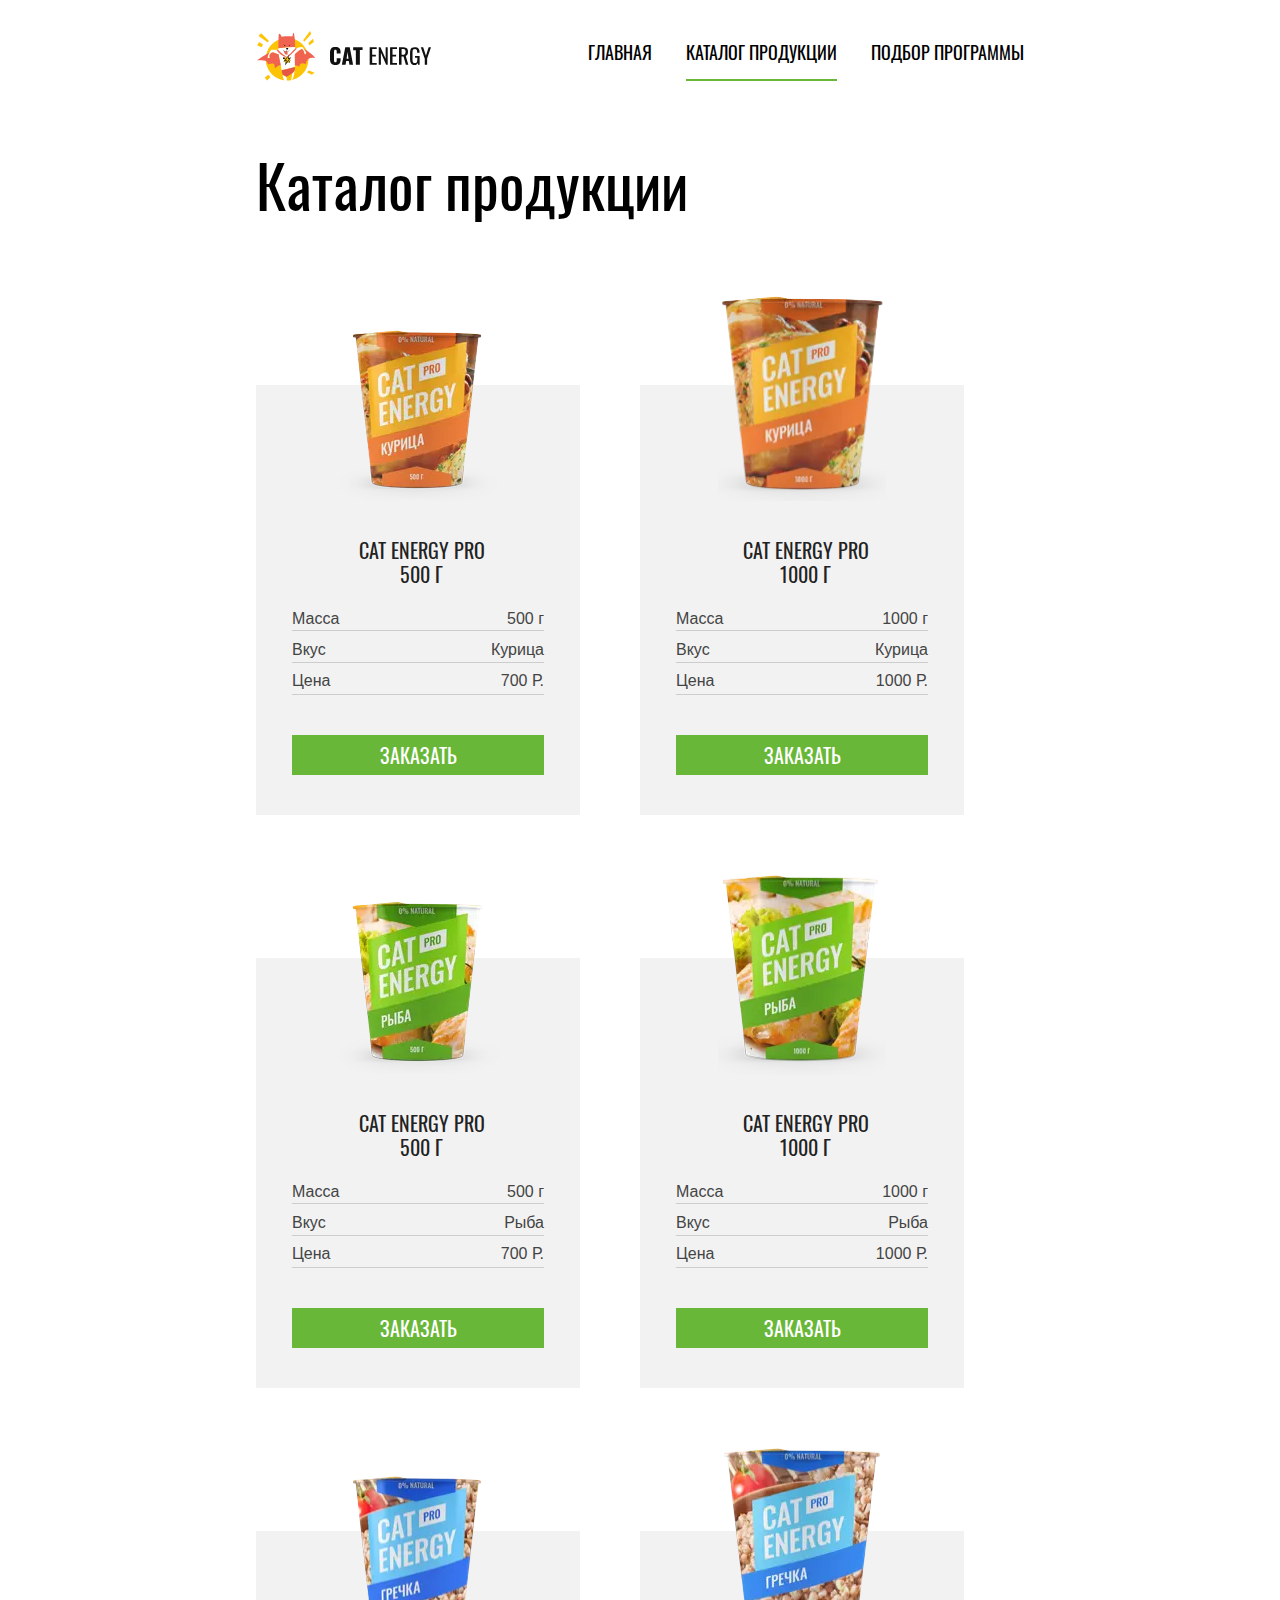
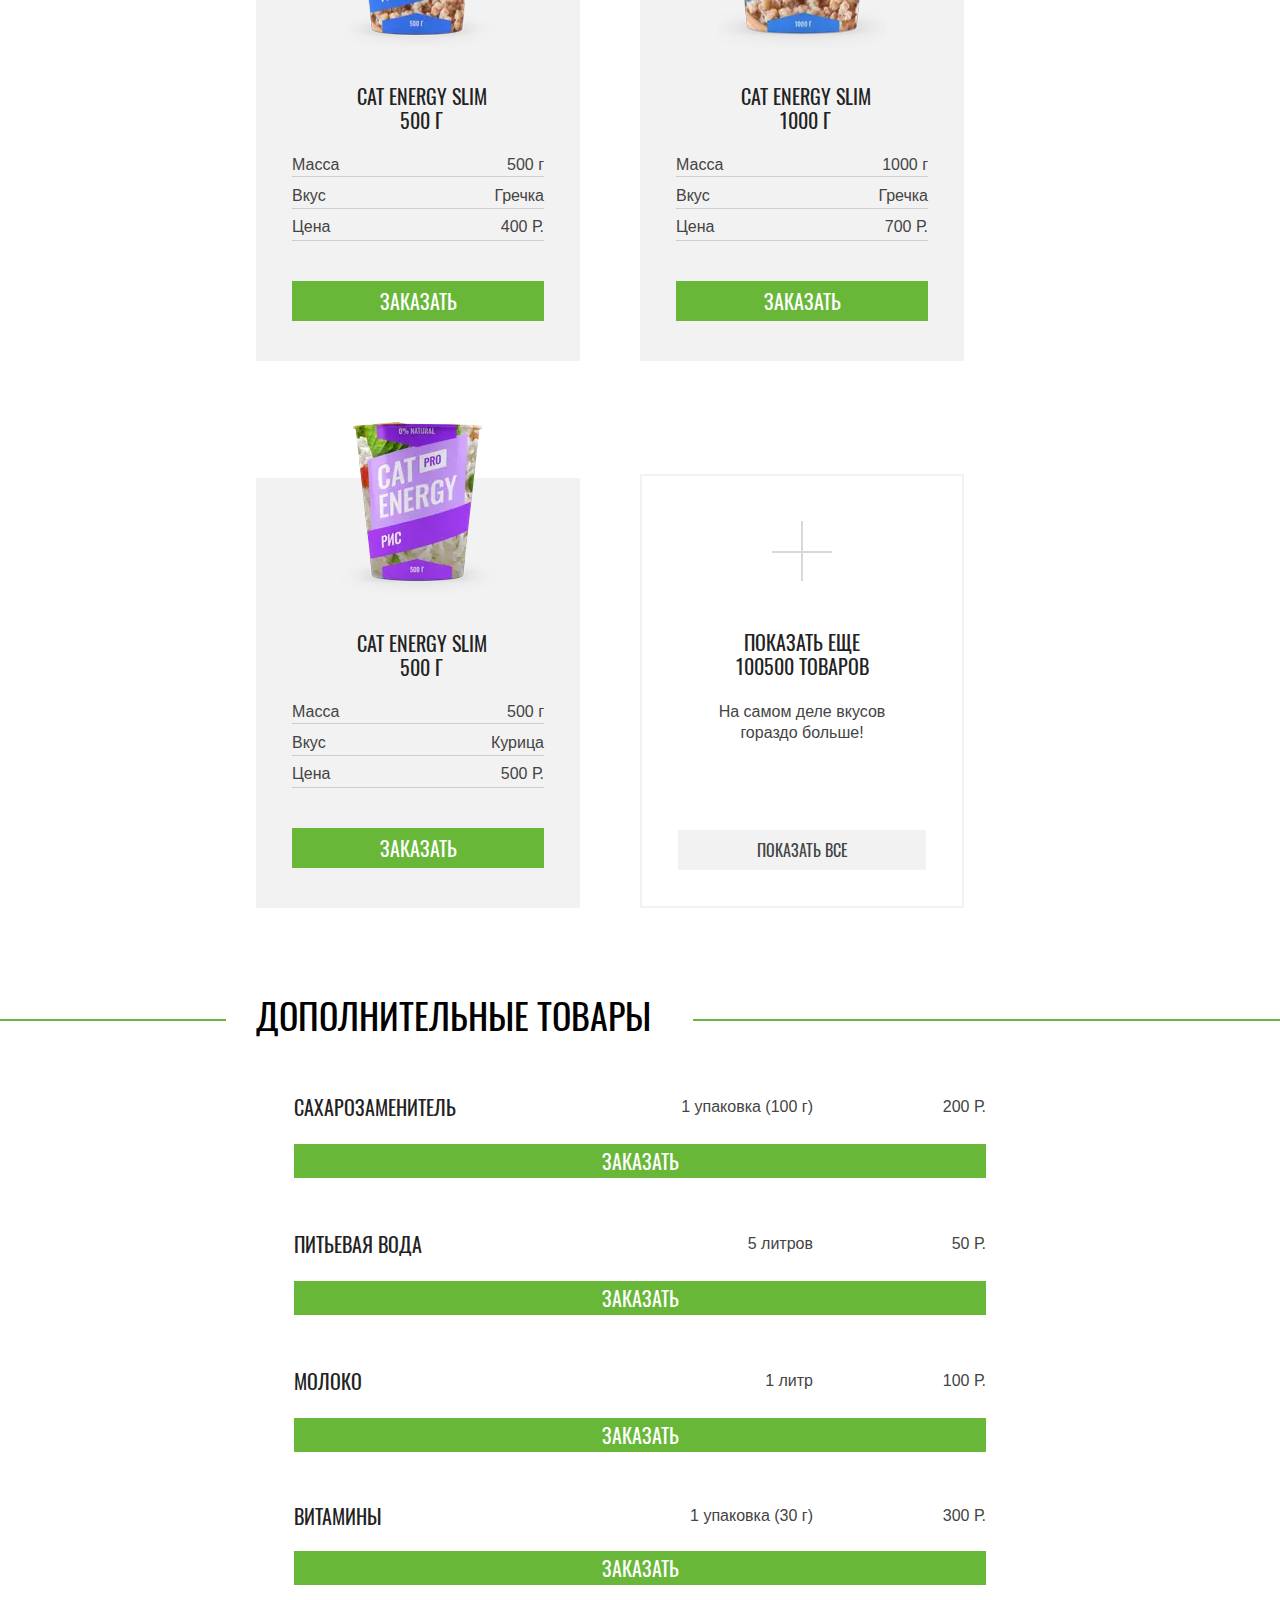
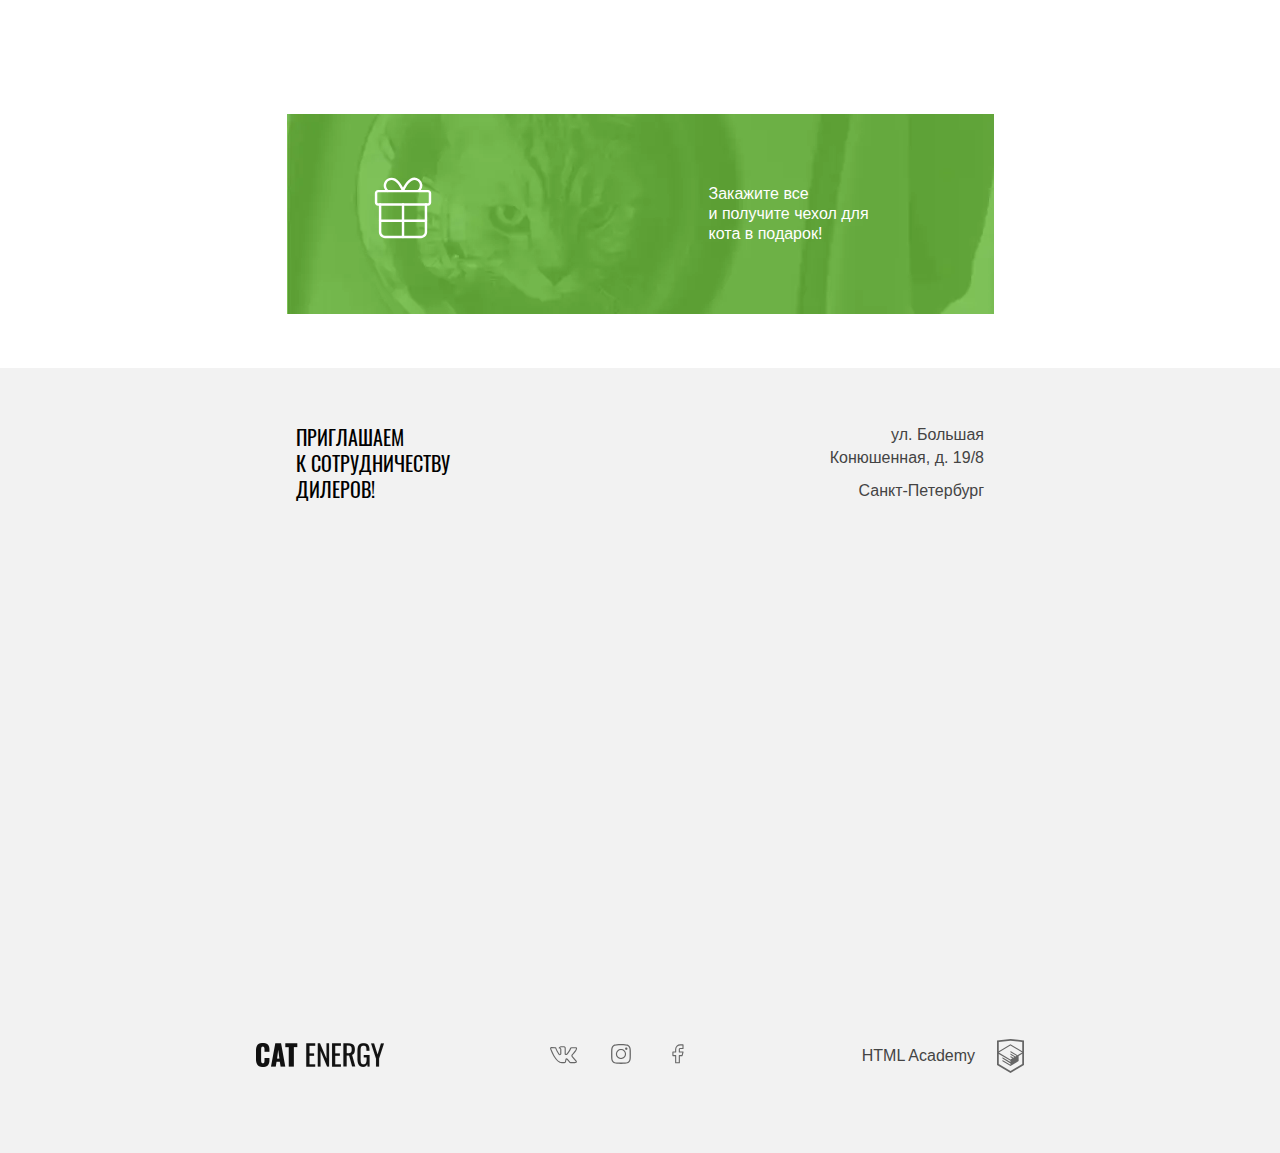
==== commit 257c4e94: "cat energy completed" ====
--- a/source/catalog.html
+++ b/source/catalog.html
@@ -73,7 +73,7 @@
           <ul class="catalog__cards cards">
 
             <li class="catalog__card card">
-              <p class="card__title headline">Cat Energy PRO 500 г</p>
+              <p class="card__title headline">Cat Energy PRO <br> 500 г</p>
 
               <picture>
                 <source media="(min-width: 768px)" srcset="/img/catalog/catalog-1-desktop.webp,
@@ -100,7 +100,7 @@
 
 
             <li class="catalog__card card">
-              <p class="card__title headline">Cat Energy PRO 1000 г</p>
+              <p class="card__title headline">Cat Energy PRO <br>1000 г</p>
 
               <picture>
                 <source media="(min-width: 768px)" srcset="/img/catalog/catalog-2-desktop.webp,
@@ -126,14 +126,14 @@
             </li>
 
             <li class="catalog__card card">
-              <p class="card__title headline">Cat Energy PRO 500 г</p>
+              <p class="card__title headline">Cat Energy PRO <br>500 г</p>
 
               <picture>
                 <source media="(min-width: 768px)" srcset="/img/catalog/catalog-3-desktop.webp,
                   /img/catalog/catalog-3-desktop@2x.webp 2x" width="163" height="174">
                 <img class="card__img" src="/img/catalog/mobile/catalog-3-desktop.webp"
                   srcset="/img/catalog/mobile/catalog-3-desktop@2x.webp 2x" width="68" height="78"
-                  alt="Изображение Cat Energy PRO 500 г. со вкусом курицы.">
+                  alt="Изображение Cat Energy PRO 500 г. со вкусом рыбы.">
               </picture>
 
               <dl class="card__characters">
@@ -148,7 +148,7 @@
             </li>
 
             <li class="catalog__card card">
-              <p class="card__title headline">Cat Energy PRO 1000 г</p>
+              <p class="card__title headline">Cat Energy PRO <br>1000 г</p>
 
 
               <picture>
@@ -156,7 +156,7 @@
                   /img/catalog/catalog-4-desktop@2x.webp 2x" width="168" height="200">
                 <img class="card__img" src="/img/catalog/mobile/catalog-4-desktop.webp"
                   srcset="/img/catalog/mobile/catalog-4-desktop@2x.webp 2x" width="84" height="101"
-                  alt="Изображение Cat Energy PRO 500 г. со вкусом курицы.">
+                  alt="Изображение Cat Energy PRO 1000 г. со вкусом рыбы.">
               </picture>
 
 
@@ -172,14 +172,14 @@
             </li>
 
             <li class="catalog__card card">
-              <p class="card__title headline">Cat Energy Slim 500 г</p>
+              <p class="card__title headline">Cat Energy Slim <br>500 г</p>
 
               <picture>
                 <source media="(min-width: 768px)" srcset="/img/catalog/catalog-5-desktop.webp,
                   /img/catalog/catalog-5-desktop@2x.webp 2x" width="161" height="172">
                 <img class="card__img" src="/img/catalog/mobile/catalog-5-desktop.webp"
                   srcset="/img/catalog/mobile/catalog-5-desktop@2x.webp 2x" width="68" height="78"
-                  alt="Изображение Cat Energy PRO 500 г. со вкусом курицы.">
+                  alt="Изображение Cat Energy PRO 500 г. со вкусом гречи.">
               </picture>
 
               <dl class="card__characters">
@@ -194,14 +194,14 @@
             </li>
 
             <li class="catalog__card card">
-              <p class="card__title headline">Cat Energy Slim 1000 г</p>
+              <p class="card__title headline">Cat Energy Slim <br>1000 г</p>
 
               <picture>
                 <source media="(min-width: 768px)" srcset="/img/catalog/catalog-6-desktop.webp,
                   /img/catalog/catalog-6-desktop@2x.webp 2x" width="168" height="200">
                 <img class="card__img" src="/img/catalog/mobile/catalog-6-desktop.webp"
                   srcset="/img/catalog/mobile/catalog-6-desktop@2x.webp 2x" width="84" height="100"
-                  alt="Изображение Cat Energy PRO 500 г. со вкусом курицы.">
+                  alt="Изображение Cat Energy PRO 1000 г. со вкусом гречи.">
               </picture>
 
               <dl class="card__characters">
@@ -216,14 +216,14 @@
             </li>
 
             <li class="catalog__card card">
-              <p class="card__title headline">Cat Energy Slim 500 г</p>
+              <p class="card__title headline">Cat Energy Slim <br>500 г</p>
 
               <picture>
                 <source media="(min-width: 768px)" srcset="/img/catalog/catalog-7-desktop.webp,
                   /img/catalog/catalog-7-desktop@2x.webp 2x" width="163" height="174">
                 <img class="card__img" src="/img/catalog/mobile/catalog-7-desktop.webp"
                   srcset="/img/catalog/mobile/catalog-7-desktop@2x.webp 2x" width="72" height="84"
-                  alt="Изображение Cat Energy PRO 500 г. со вкусом курицы.">
+                  alt="Изображение Cat Energy PRO 500 г. со вкусом риса.">
               </picture>
 
               <dl class="card__characters">
@@ -249,7 +249,7 @@
 
 
         <section class="main__additional additional">
-          <h2 class="additional__title subject">Дополнительные товары</h2>
+          <h2 class="form__subject additional__title subject"><span>Дополнительные товары</span></h2>
 
           <div class="additional__wrap">
 
--- a/source/css/style.css
+++ b/source/css/style.css
@@ -2113,7 +2113,6 @@
   position: relative;
   box-sizing: border-box;
   align-self: end;
-  border-bottom: 1px solid red;
   padding: 19px 0 14px;
 }
 @media (min-width: 768px) {
@@ -2122,6 +2121,7 @@
     grid-template-rows: repeat(4, auto);
     grid-template-areas: "img" "title" "characters" "button";
     padding: 0 36px 40px;
+    border: none;
   }
 }
 @media (min-width: 1300px) {
@@ -2153,6 +2153,11 @@
   padding-right: 64px;
   grid-area: title;
   align-self: end;
+}
+@media (max-width: 768px) {
+  .card__title br {
+    display: none;
+  }
 }
 @media (min-width: 768px) {
   .card__title {
@@ -2377,6 +2382,8 @@
   background-color: #fff;
 }
 .additional__wrap {
+  clear: both;
+  width: auto;
   grid-template-columns: 1fr;
   grid-auto-rows: auto;
 }
@@ -2401,8 +2408,6 @@
   row-gap: 14px;
   padding: 13px 0 20px;
   margin: 0;
-  border-top: 1px solid #cdcdcd;
-  border-bottom: 1px solid #cdcdcd;
   grid-template-areas: "add-title" "add-characters" "add-button";
 }
 @media (min-width: 768px) {
